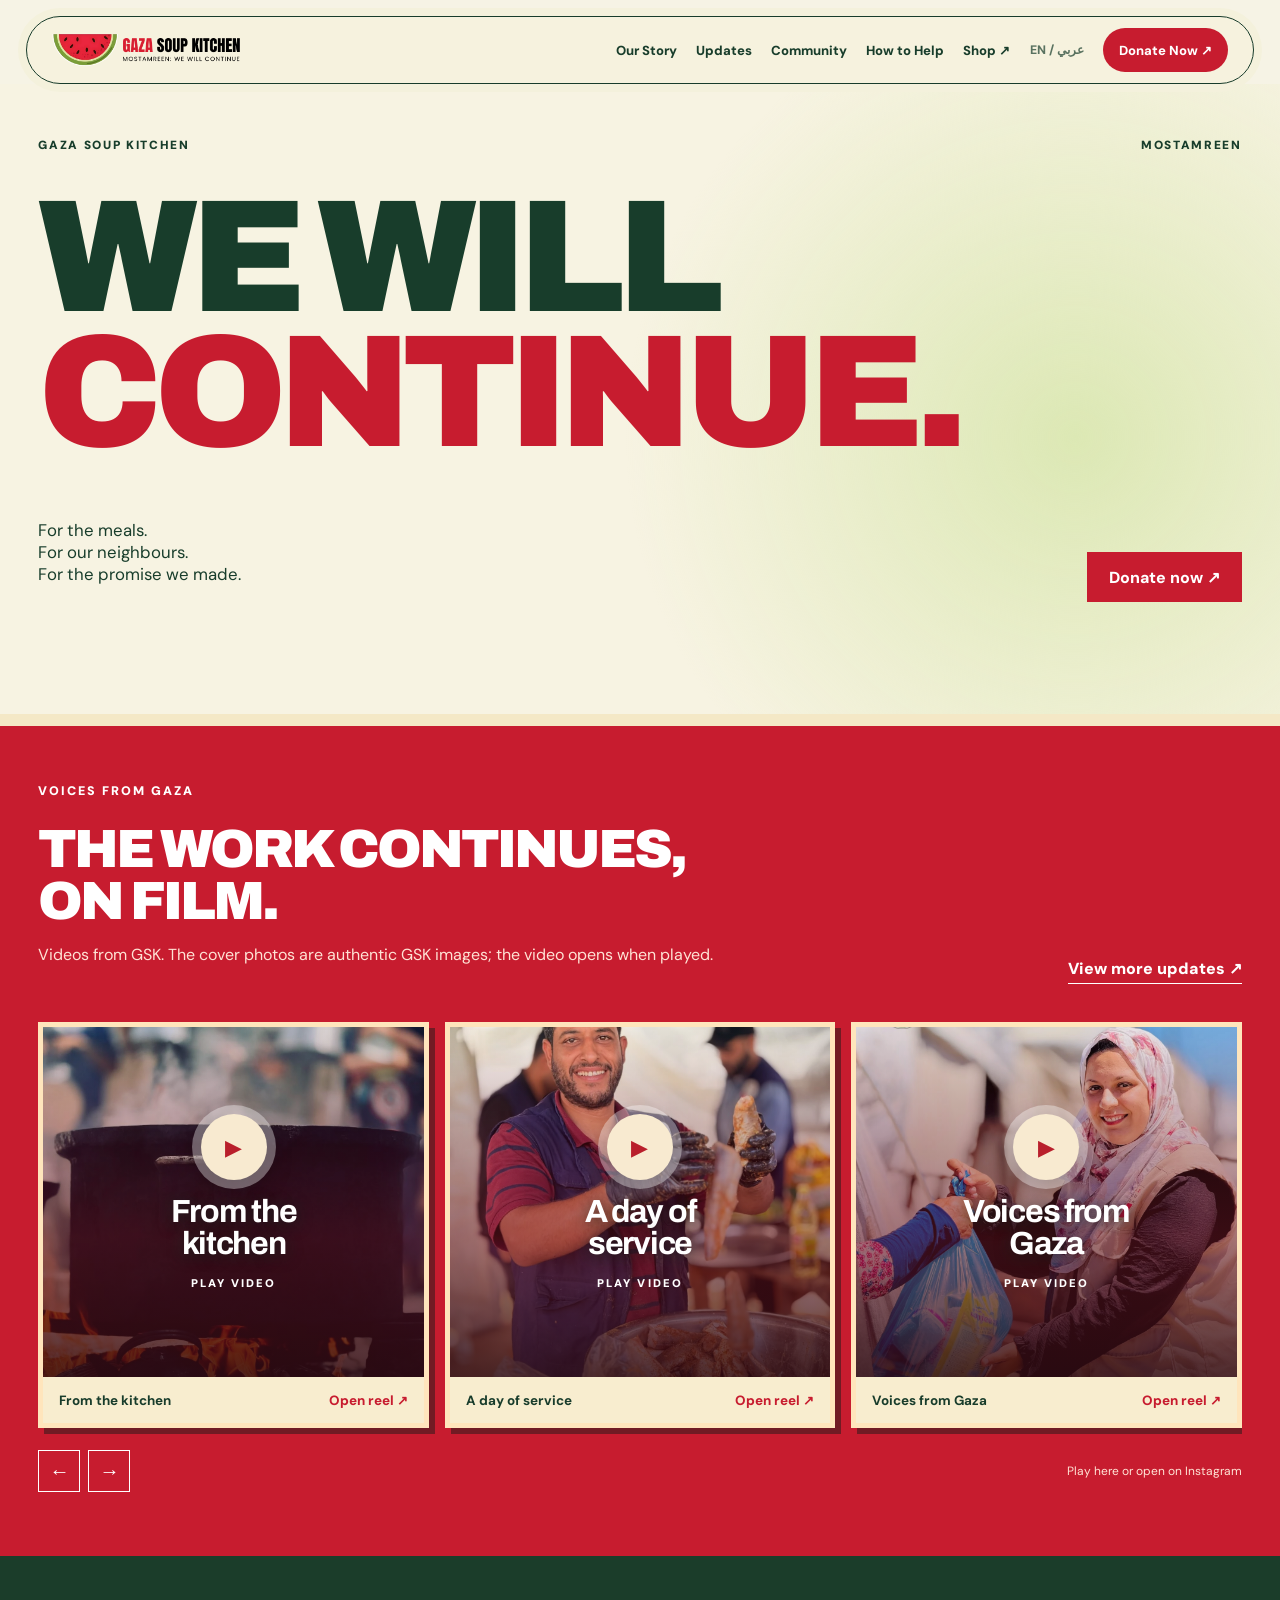
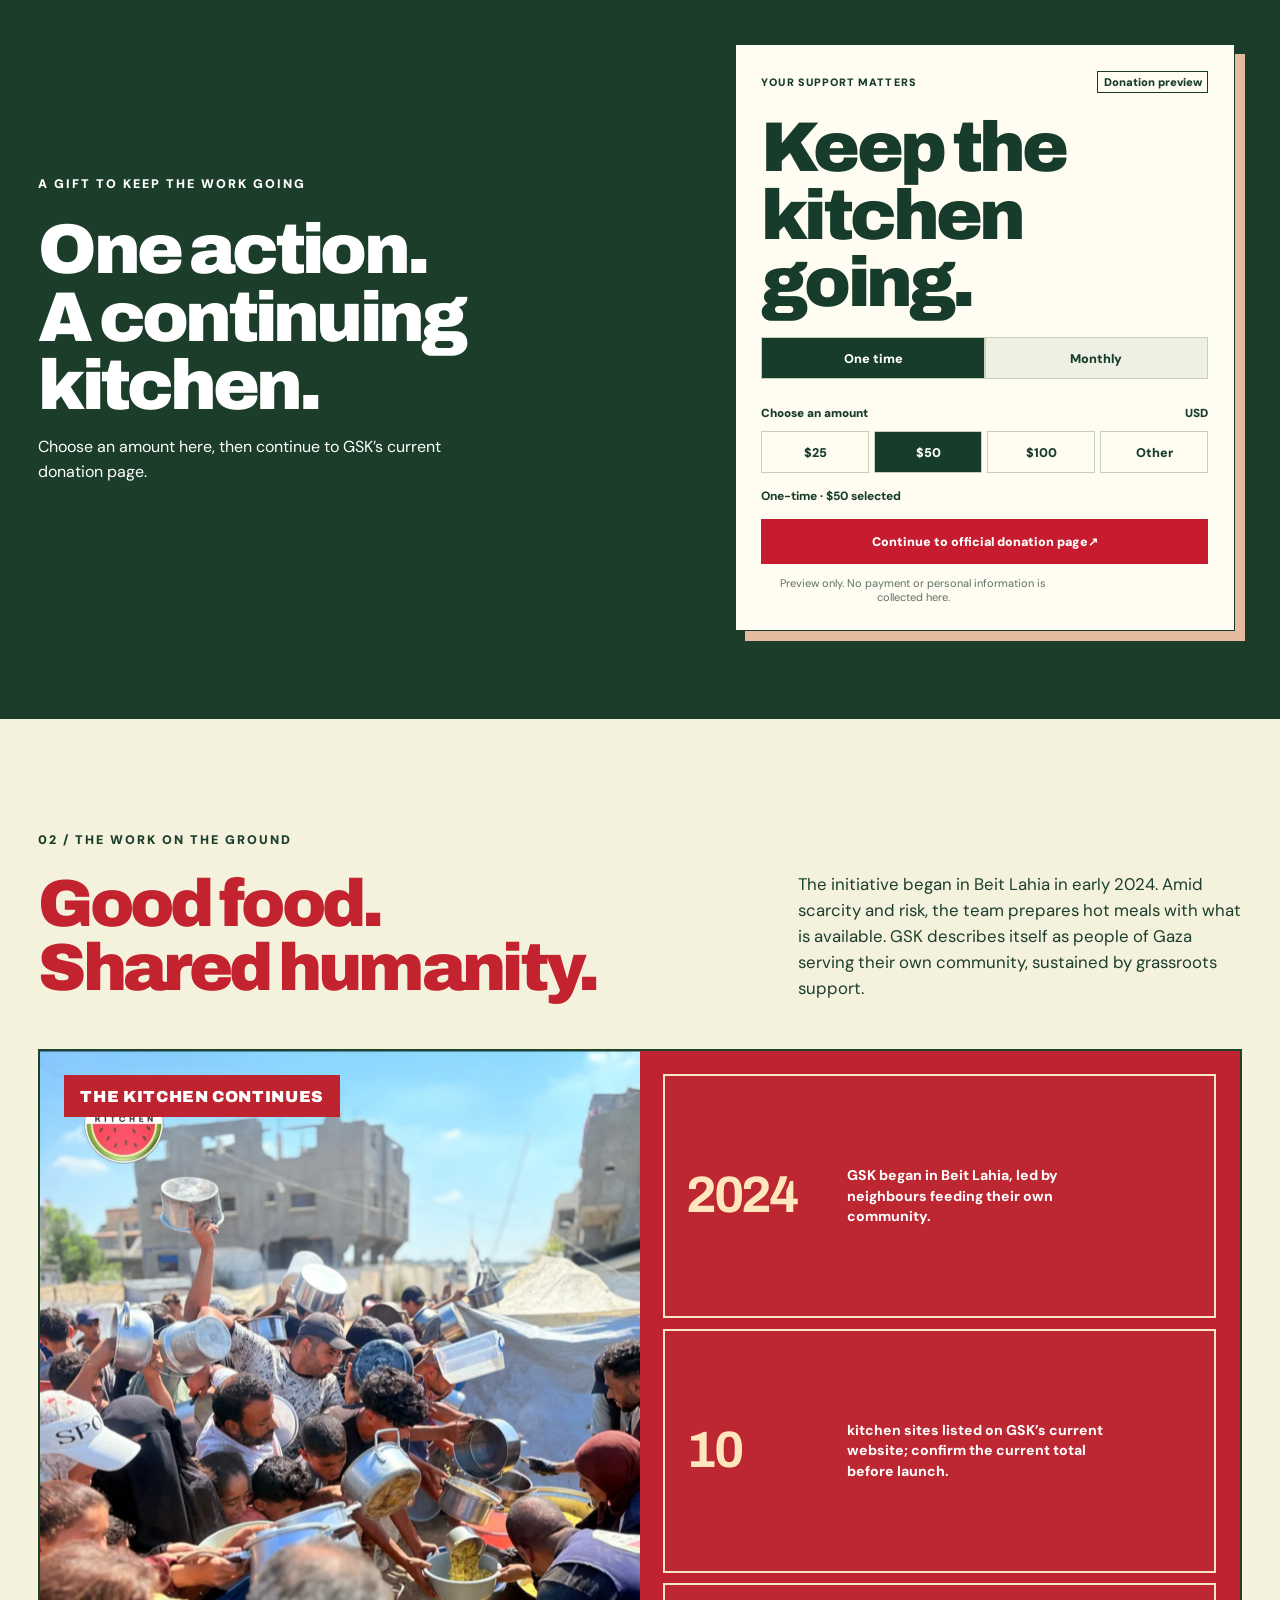
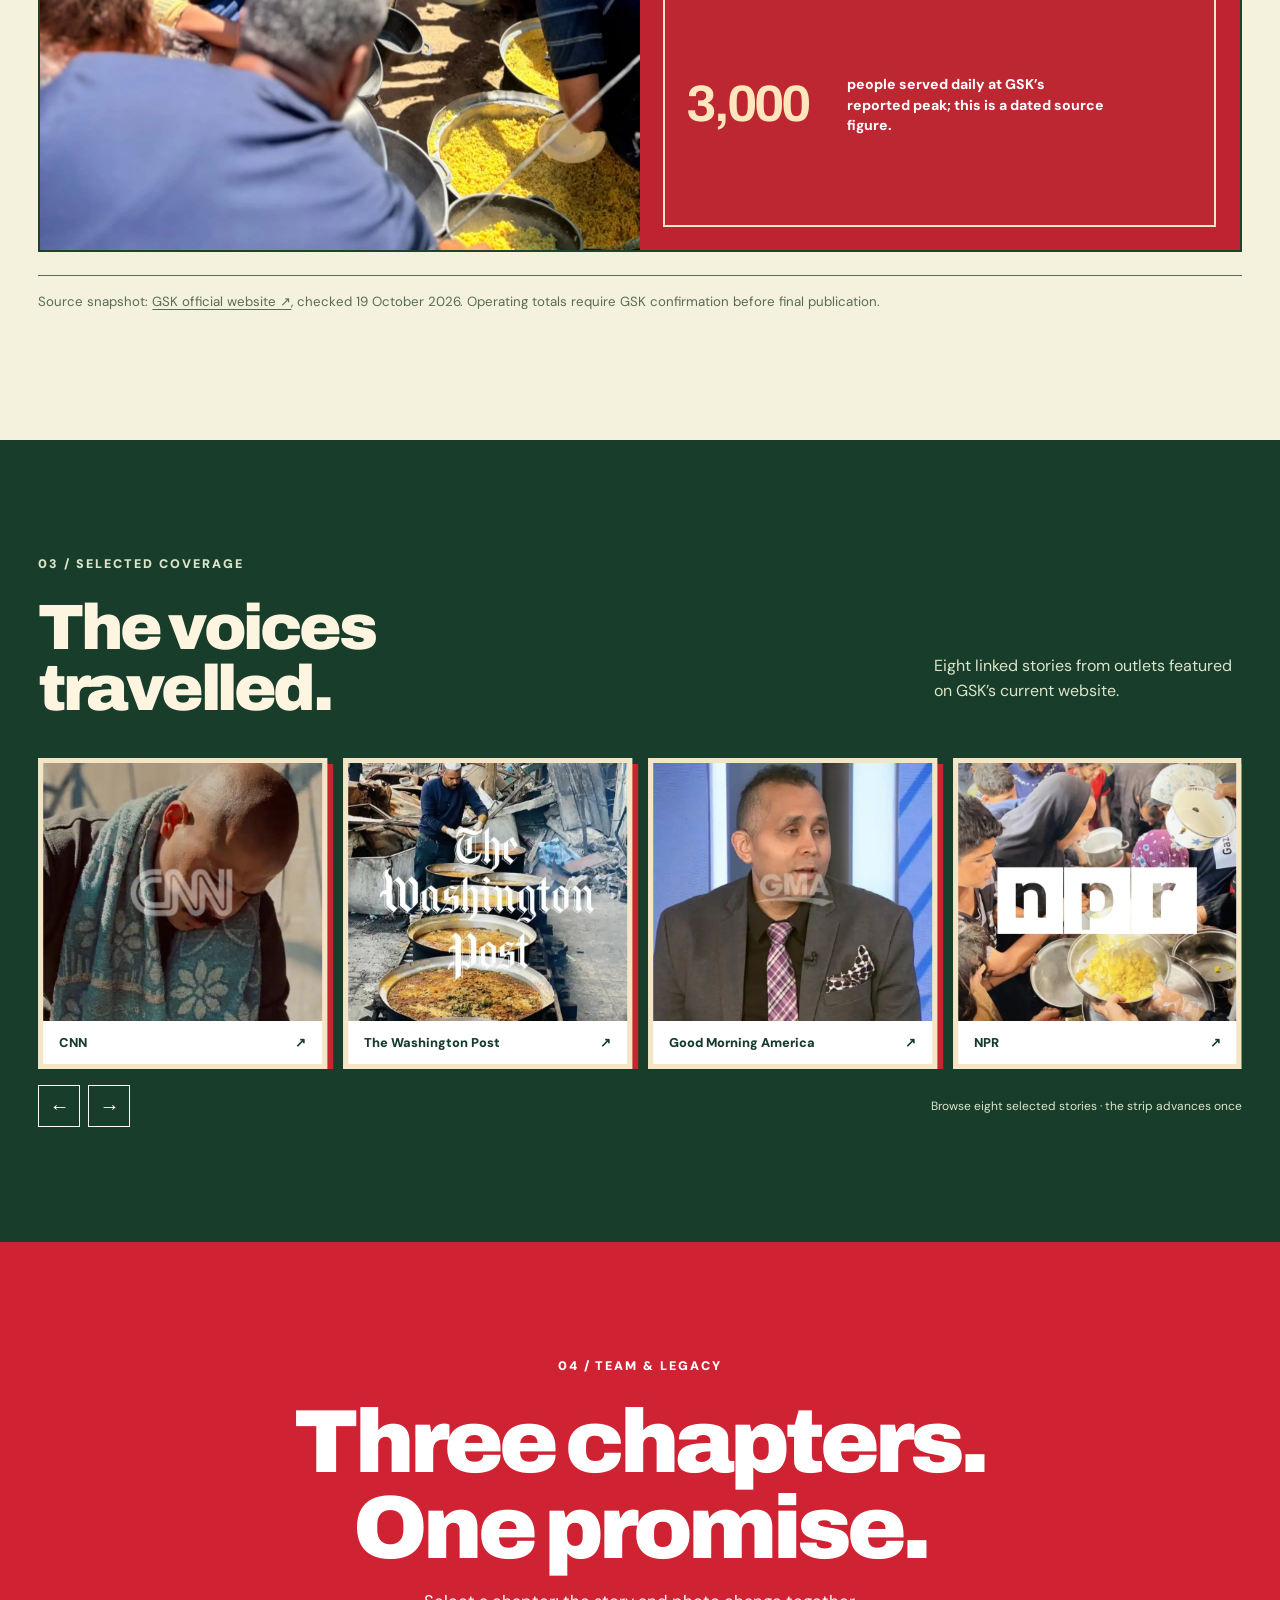
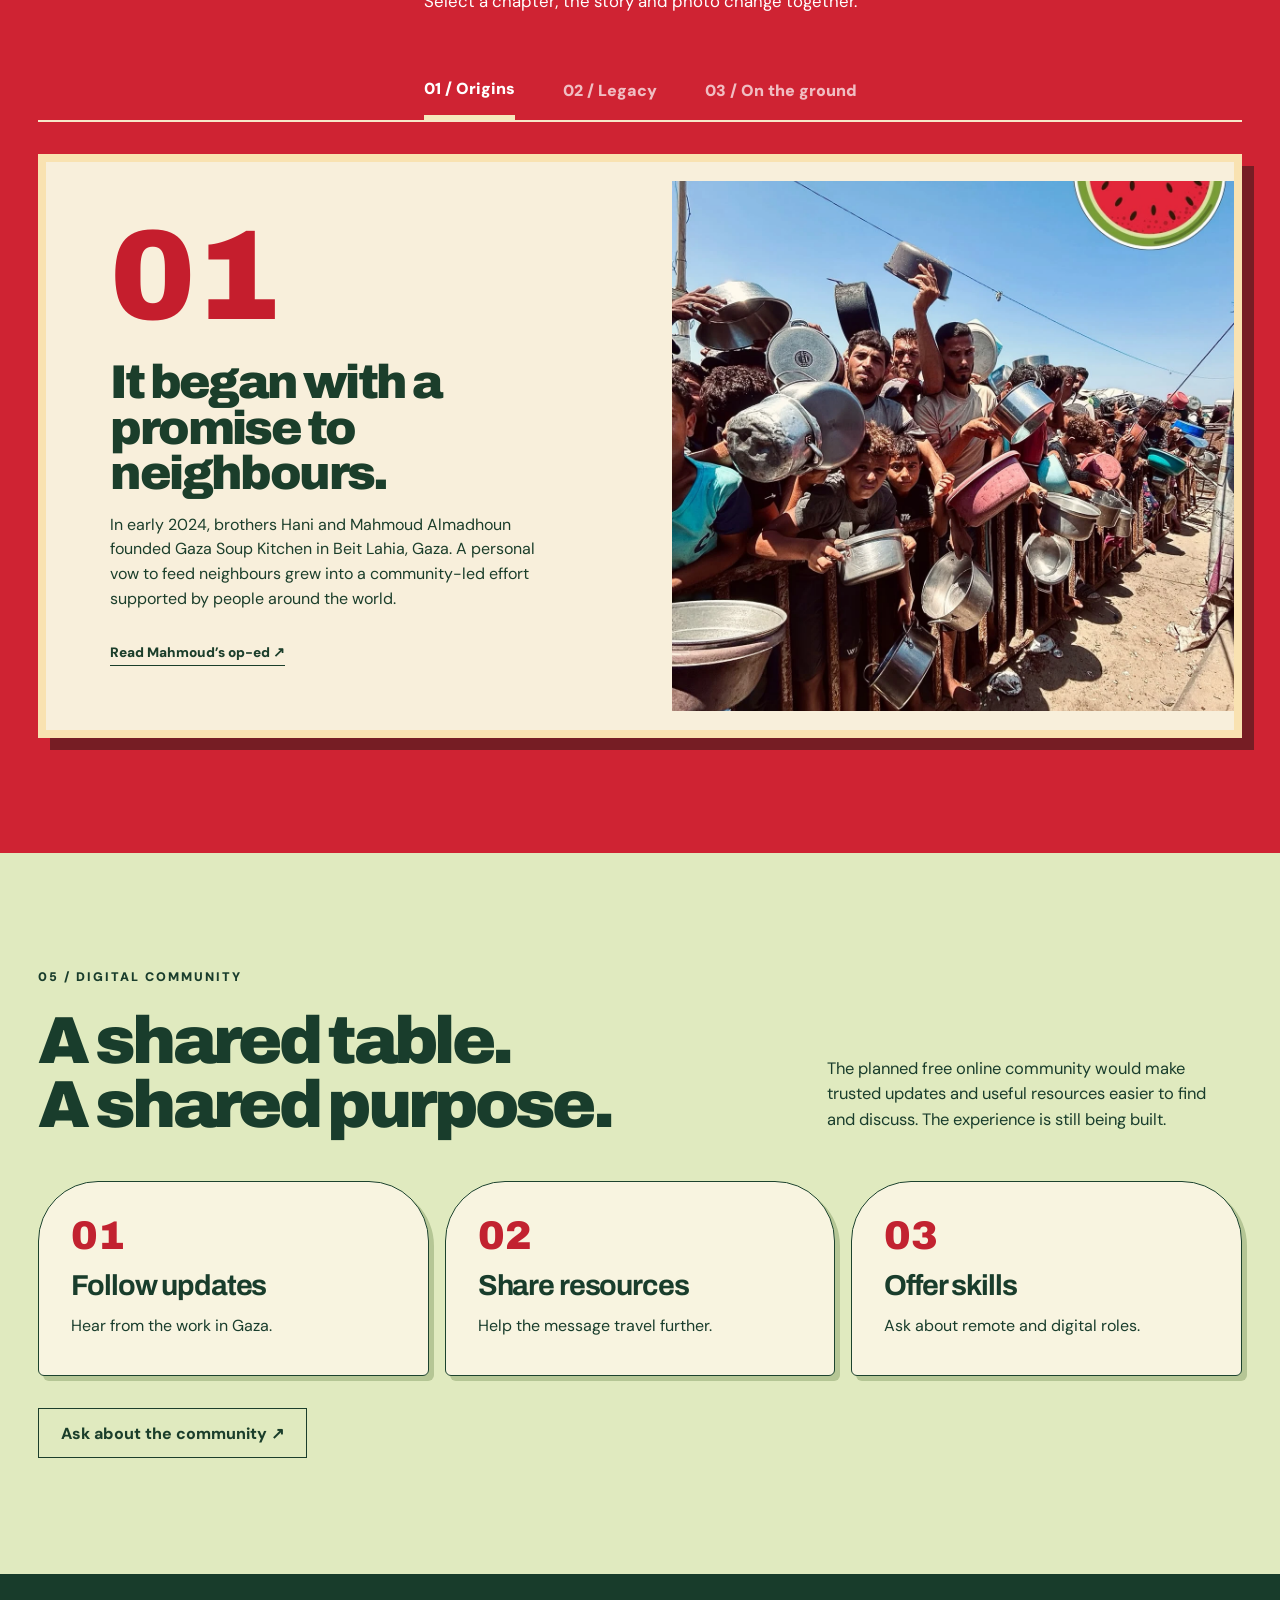
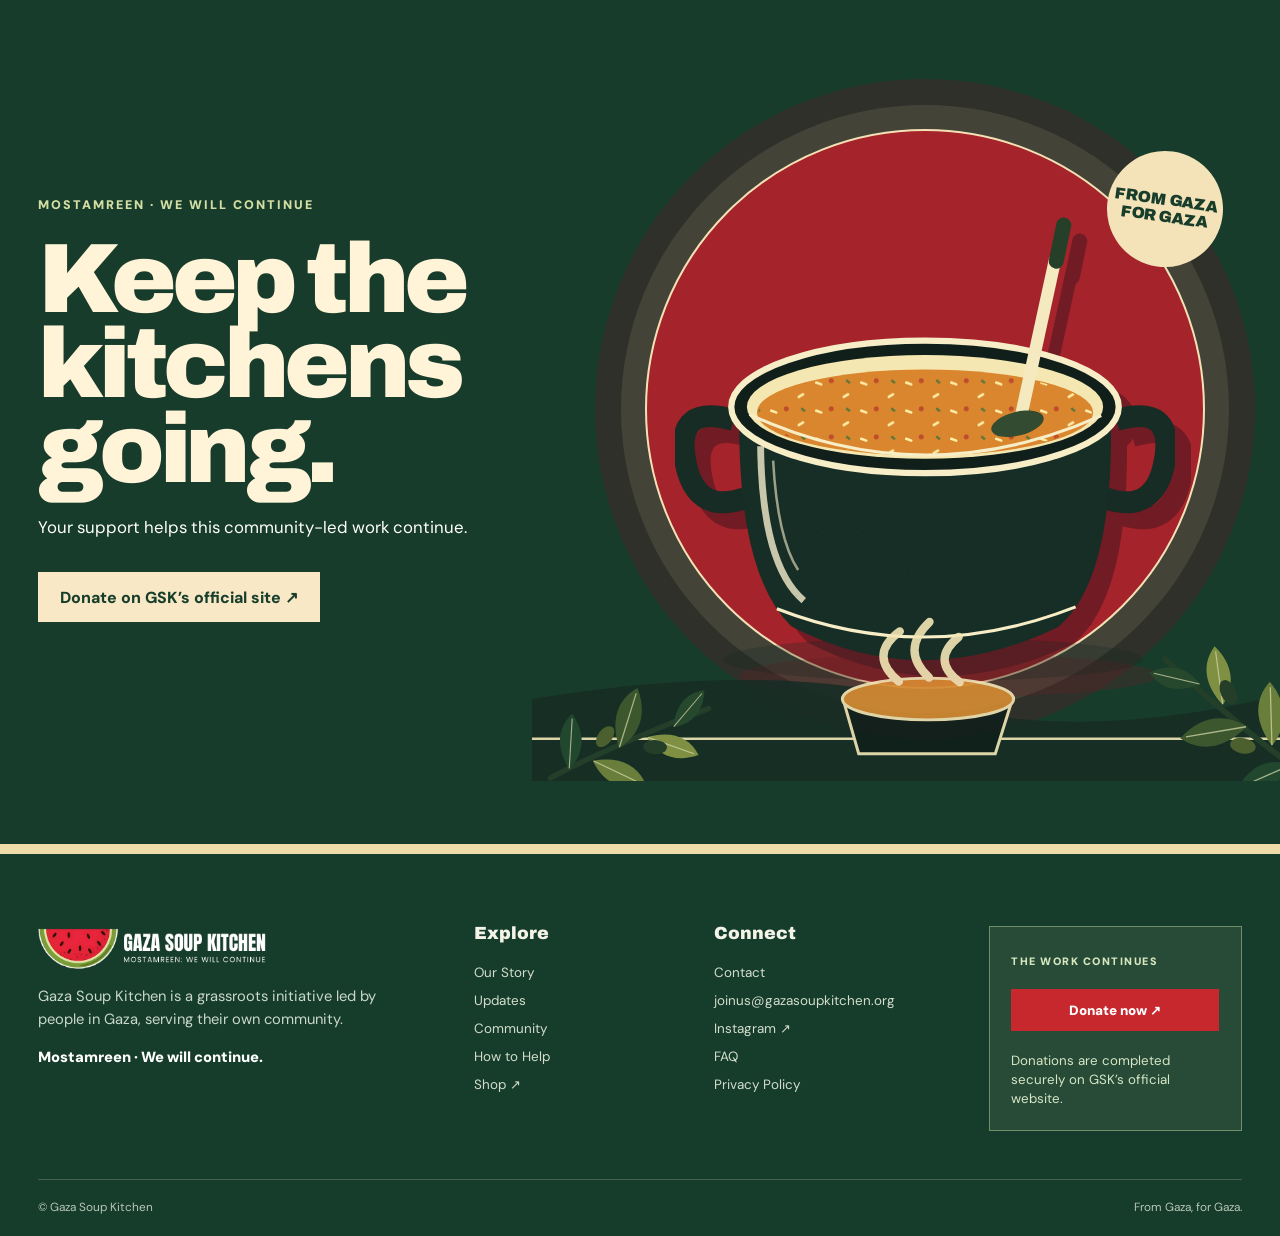
==== continue.html @ 77dda79a "Publish three standalone GSK homepage directions" ====
<!doctype html><html lang="en"><head><meta charset="utf-8"><meta name="viewport" content="width=device-width,initial-scale=1"><meta name="color-scheme" content="light"><meta name="description" content="Gaza Soup Kitchen. From Gaza, for Gaza. Mostamreen: we will continue."><title>Gaza Soup Kitchen | We Will Continue</title><link rel="icon" href="assets/logo.png"><link rel="stylesheet" href="styles.css"><link rel="stylesheet" href="v2.css"><link rel="stylesheet" href="final.css"></head><body class="theme-b"><header class="site-header"><div class="header-inner"><a class="brand" href="#top" aria-label="Gaza Soup Kitchen home"><img src="assets/logo.png" width="190" height="37" alt="Gaza Soup Kitchen"></a><button class="menu-toggle" type="button" aria-expanded="false" aria-controls="main-nav" aria-label="Open menu">Menu <span aria-hidden="true">☰</span></button><nav id="main-nav" aria-label="Main menu"><a href="#story">Our Story</a><a href="#updates">Updates</a><a href="#community">Community</a><a href="https://gazasoupkitchen.org/donate-now/" target="_blank" rel="noopener">How to Help</a><a href="https://safrapparel.com/collections/gaza-soup-kitchen-merch/Gaza" target="_blank" rel="noopener">Shop <span aria-hidden="true">↗</span></a><span class="language" title="Arabic translation is pending review">EN / عربي</span><a class="nav-donate" href="https://gazasoupkitchen.org/donate-now/" target="_blank" rel="noopener">Donate Now <span aria-hidden="true">↗</span></a></nav></div></header><section class="hero hero-b" id="top"><div class="wrap"><div class="hero-topline"><span>GAZA SOUP KITCHEN</span><span>MOSTAMREEN</span></div><h1>WE WILL<br><em>CONTINUE.</em></h1><div class="hero-bottom"><p>For the meals.<br>For our neighbours.<br>For the promise we made.</p><a class="btn red" href="https://gazasoupkitchen.org/donate-now/" target="_blank" rel="noopener">Donate now ↗</a></div></div><section class="reels-section" id="updates"><div class="wrap"><div class="section-head"><div><p class="eyebrow">VOICES FROM GAZA</p><h2>THE WORK CONTINUES, ON FILM.</h2><p>Videos from GSK. The cover photos are authentic GSK images; the video opens when played.</p></div><a class="text-link" href="https://www.instagram.com/gazasoupkitchen/" target="_blank" rel="noopener">View more updates ↗</a></div><div class="reel-window" data-carousel><div class="reel-track"><article class="reel-card"><div class="reel-frame"><iframe title="Gaza Soup Kitchen: From the kitchen" loading="lazy" data-src="https://www.instagram.com/reel/DNBiS_XgvPf/embed/" allow="autoplay; encrypted-media; picture-in-picture" referrerpolicy="strict-origin-when-cross-origin"></iframe><img class="reel-cover" src="assets/reel-cover-kitchen.webp" alt="" loading="lazy"><button class="video-trigger" type="button" aria-label="Play From the kitchen video"><span class="play-symbol">▶</span><strong>From the kitchen</strong><small>PLAY VIDEO</small></button></div><div class="reel-caption"><strong>From the kitchen</strong><a href="https://www.instagram.com/reel/DNBiS_XgvPf/" target="_blank" rel="noopener">Open reel ↗</a></div></article><article class="reel-card"><div class="reel-frame"><iframe title="Gaza Soup Kitchen: A day of service" loading="lazy" data-src="https://www.instagram.com/reel/DNBpszdyCvw/embed/" allow="autoplay; encrypted-media; picture-in-picture" referrerpolicy="strict-origin-when-cross-origin"></iframe><img class="reel-cover" src="assets/reel-cover-service.webp" alt="" loading="lazy"><button class="video-trigger" type="button" aria-label="Play A day of service video"><span class="play-symbol">▶</span><strong>A day of service</strong><small>PLAY VIDEO</small></button></div><div class="reel-caption"><strong>A day of service</strong><a href="https://www.instagram.com/reel/DNBpszdyCvw/" target="_blank" rel="noopener">Open reel ↗</a></div></article><article class="reel-card"><div class="reel-frame"><iframe title="Gaza Soup Kitchen: Voices from Gaza" loading="lazy" data-src="https://www.instagram.com/reel/DNCC_vNOEj0/embed/" allow="autoplay; encrypted-media; picture-in-picture" referrerpolicy="strict-origin-when-cross-origin"></iframe><img class="reel-cover" src="assets/reel-cover-voices.webp" alt="" loading="lazy"><button class="video-trigger" type="button" aria-label="Play Voices from Gaza video"><span class="play-symbol">▶</span><strong>Voices from Gaza</strong><small>PLAY VIDEO</small></button></div><div class="reel-caption"><strong>Voices from Gaza</strong><a href="https://www.instagram.com/reel/DNCC_vNOEj0/" target="_blank" rel="noopener">Open reel ↗</a></div></article></div></div><div class="carousel-actions"><button type="button" data-prev aria-label="Previous videos">←</button><button type="button" data-next aria-label="Next videos">→</button><span>Play here or open on Instagram</span></div></div></section></section><section class="giving-b"><div class="wrap"><div><p class="eyebrow">A GIFT TO KEEP THE WORK GOING</p><h2>One action.<br>A continuing kitchen.</h2><p>Choose an amount here, then continue to GSK’s current donation page.</p></div><div class="gift-card" aria-label="Donation design preview"><div class="gift-eyebrow"><span>YOUR SUPPORT MATTERS</span><span class="demo-chip">Donation preview</span></div><h2>Keep the<br>kitchen going.</h2><div class="frequency" role="group" aria-label="Donation frequency"><button class="selected" data-freq="One-time" type="button">One time</button><button data-freq="Monthly" type="button">Monthly</button></div><span class="amount-label">Choose an amount <small>USD</small></span><div class="amounts" role="group" aria-label="Donation amount"><button type="button" data-amount="25">$25</button><button type="button" class="selected" data-amount="50">$50</button><button type="button" data-amount="100">$100</button><button type="button" data-amount="other">Other</button></div><p class="gift-selection" aria-live="polite">One-time · $50 selected</p><a class="gift-cta" href="https://gazasoupkitchen.org/donate-now/" target="_blank" rel="noopener">Continue to official donation page <span aria-hidden="true">↗</span></a><p class="gift-note">Preview only. No payment or personal information is collected here.</p></div></div></section><section class="impact-section impact-b" id="impact"><div class="wrap"><div class="impact-b-intro"><div><p class="eyebrow">02 / THE WORK ON THE GROUND</p><h2>Good food.<br>Shared humanity.</h2></div><p>The initiative began in Beit Lahia in early 2024. Amid scarcity and risk, the team prepares hot meals with what is available. GSK describes itself as people of Gaza serving their own community, sustained by grassroots support.</p></div><div class="impact-b-stage"><div class="impact-b-photo"><img src="assets/impact-b-service.webp" alt="People gathered around a GSK meal service" loading="lazy"><span>THE KITCHEN CONTINUES</span></div><div class="impact-b-facts"><div class="fact-grid"><div><strong>2024</strong><span>GSK began in Beit Lahia, led by neighbours feeding their own community.</span></div><div><strong>10</strong><span>kitchen sites listed on GSK’s current website; confirm the current total before launch.</span></div><div><strong>3,000</strong><span>people served daily at GSK’s reported peak; this is a dated source figure.</span></div></div></div></div><p class="source-line">Source snapshot: <a href="https://gazasoupkitchen.org/" target="_blank" rel="noopener">GSK official website ↗</a>, checked 19 October 2026. Operating totals require GSK confirmation before final publication.</p></div></section><section class="media-section media-b" id="media"><div class="wrap"><div class="section-head"><div><p class="eyebrow">03 / SELECTED COVERAGE</p><h2>The voices travelled.</h2></div><p>Eight linked stories from outlets featured on GSK’s current website.</p></div><div class="media-window" data-carousel><div class="media-track"><a class="media-card" href="https://abcnews.go.com/International/video/gaza-soup-kitchens-hani-almadhoun-reflects-aid-efforts-126312441" target="_blank" rel="noopener" aria-label="Open ABC News coverage"><img src="assets/abc.webp" alt="ABC News coverage graphic" loading="lazy"><span>ABC News <b>↗</b></span></a><a class="media-card" href="https://edition.cnn.com/2024/12/04/middleeast/gaza-soup-chef-killed-israel-intl" target="_blank" rel="noopener" aria-label="Open CNN coverage"><img src="assets/cnn.webp" alt="CNN coverage graphic" loading="lazy"><span>CNN <b>↗</b></span></a><a class="media-card" href="https://www.washingtonpost.com/opinions/2024/04/03/gaza-famine-family-soupkitchen/" target="_blank" rel="noopener" aria-label="Open The Washington Post coverage"><img src="assets/wapo.webp" alt="The Washington Post coverage graphic" loading="lazy"><span>The Washington Post <b>↗</b></span></a><a class="media-card" href="https://www.goodmorningamerica.com/video/125943066" target="_blank" rel="noopener" aria-label="Open Good Morning America coverage"><img src="assets/gma.webp" alt="Good Morning America coverage graphic" loading="lazy"><span>Good Morning America <b>↗</b></span></a><a class="media-card" href="https://www.npr.org/2024/03/03/1235606468/in-north-gaza-a-local-soup-kitchen-tries-to-compensate-for-hunger-amid-dwindling" target="_blank" rel="noopener" aria-label="Open NPR coverage"><img src="assets/npr.webp" alt="NPR coverage graphic" loading="lazy"><span>NPR <b>↗</b></span></a><a class="media-card" href="https://www.pbs.org/newshour/show/gazans-struggle-with-starvation-and-displacement-this-ramadan" target="_blank" rel="noopener" aria-label="Open PBS NewsHour coverage"><img src="assets/pbs.webp" alt="PBS NewsHour coverage graphic" loading="lazy"><span>PBS NewsHour <b>↗</b></span></a><a class="media-card" href="https://www.ft.com/content/07081b5e-edbc-4e61-93f1-390e14cf6f09" target="_blank" rel="noopener" aria-label="Open Financial Times coverage"><img src="assets/ft.webp" alt="Financial Times coverage graphic" loading="lazy"><span>Financial Times <b>↗</b></span></a><a class="media-card" href="https://www.cbc.ca/listen/live-radio/1-14-day-6/clip/16051274-a-local-soup-kitchen-gaza-helps-people-facing" target="_blank" rel="noopener" aria-label="Open CBC coverage"><img src="assets/cbc.webp" alt="CBC coverage graphic" loading="lazy"><span>CBC <b>↗</b></span></a></div></div><div class="carousel-actions"><button type="button" data-prev aria-label="Previous media stories">←</button><button type="button" data-next aria-label="Next media stories">→</button><span>Browse eight selected stories · the strip advances once</span></div></div></section><section class="team-section team-b" id="story"><div class="wrap"><div class="team-b-header"><p class="eyebrow">04 / TEAM & LEGACY</p><h2>Three chapters.<br>One promise.</h2><p>Select a chapter; the story and photo change together.</p></div><div class="team-tabs" role="tablist" aria-label="Team and legacy"><button type="button" role="tab" aria-selected="true" data-tab="origins">01 / Origins</button><button type="button" role="tab" aria-selected="false" data-tab="legacy">02 / Legacy</button><button type="button" role="tab" aria-selected="false" data-tab="team">03 / On the ground</button></div><div class="team-tab-panel" id="team-panel" role="tabpanel"><div><span class="panel-numeral">01</span><h3>It began with a promise to neighbours.</h3><p>In early 2024, brothers Hani and Mahmoud Almadhoun founded Gaza Soup Kitchen in Beit Lahia, Gaza. A personal vow to feed neighbours grew into a community-led effort supported by people around the world.</p><a class="text-link" href="https://www.washingtonpost.com/opinions/2024/04/03/gaza-famine-family-soupkitchen/" target="_blank" rel="noopener">Read Mahmoud’s op-ed ↗</a></div><img src="assets/kitchen-team.webp" alt="Gaza Soup Kitchen volunteers together at a meal service site" loading="lazy"></div></div></section><section class="community-section community-b" id="community"><div class="wrap"><p class="eyebrow">05 / DIGITAL COMMUNITY</p><div class="community-b-top"><h2>A shared table.<br>A shared purpose.</h2><p>The planned free online community would make trusted updates and useful resources easier to find and discuss. The experience is still being built.</p></div><div class="community-b-grid"><div><span>01</span><strong>Follow updates</strong><p>Hear from the work in Gaza.</p></div><div><span>02</span><strong>Share resources</strong><p>Help the message travel further.</p></div><div><span>03</span><strong>Offer skills</strong><p>Ask about remote and digital roles.</p></div></div><a class="btn outline" href="mailto:joinus@gazasoupkitchen.org?subject=GSK%20digital%20community">Ask about the community ↗</a></div></section><section class="closing closing-b" id="donate"><div class="wrap"><div class="closing-b-copy"><p class="eyebrow">MOSTAMREEN · WE WILL CONTINUE</p><h2>Keep the<br>kitchens<br>going.</h2><p>Your support helps this community-led work continue.</p><a class="btn" href="https://gazasoupkitchen.org/donate-now/" target="_blank" rel="noopener">Donate on GSK’s official site ↗</a></div><div class="closing-b-art" aria-hidden="true"><span class="closing-b-halo"></span><img class="closing-b-pot" src="assets/pot.svg" alt=""><img class="closing-b-leaves" src="assets/red-footer.svg" alt=""><span class="closing-b-caption">FROM GAZA<br>FOR GAZA</span></div></div></section><footer class="site-footer"><div class="wrap footer-grid"><div><a class="brand" href="#top" aria-label="Gaza Soup Kitchen home"><img src="assets/logo-white.png" width="190" height="37" alt="Gaza Soup Kitchen"></a><p>Gaza Soup Kitchen is a grassroots initiative led by people in Gaza, serving their own community.</p><p class="motto">Mostamreen · We will continue.</p></div><div><h3>Explore</h3><a href="#story">Our Story</a><a href="#updates">Updates</a><a href="#community">Community</a><a href="https://gazasoupkitchen.org/donate-now/" target="_blank" rel="noopener">How to Help</a><a href="https://safrapparel.com/collections/gaza-soup-kitchen-merch/Gaza" target="_blank" rel="noopener">Shop ↗</a></div><div><h3>Connect</h3><a href="https://gazasoupkitchen.org/contact-us/" target="_blank" rel="noopener">Contact</a><a href="mailto:joinus@gazasoupkitchen.org">joinus@gazasoupkitchen.org</a><a href="https://www.instagram.com/gazasoupkitchen/" target="_blank" rel="noopener">Instagram ↗</a><a href="https://gazasoupkitchen.org/faqs/" target="_blank" rel="noopener">FAQ</a><a href="https://gazasoupkitchen.org/privacypolicy/" target="_blank" rel="noopener">Privacy Policy</a></div><div class="footer-donate"><span>THE WORK CONTINUES</span><a href="https://gazasoupkitchen.org/donate-now/" target="_blank" rel="noopener">Donate now ↗</a><small>Donations are completed securely on GSK’s official website.</small></div></div><div class="wrap footer-bottom"><span>© Gaza Soup Kitchen</span><span>From Gaza, for Gaza.</span></div></footer><script src="app.js" defer></script></body></html>
---- styles.css ----
@font-face{font-family:Archivo;src:url('assets/archivo.woff2') format('woff2');font-display:swap}@font-face{font-family:DM;src:url('assets/dm-sans.woff2') format('woff2');font-display:swap}
:root{--green:#183d2b;--deep:#18241b;--cream:#f6f3e5;--paper:#fcfaf1;--red:#bd2728;--olive:#cdd99b;--ink:#183d2b;--muted:#617068;--line:#d4d9c7;font-family:DM,Arial,sans-serif;color:var(--ink);background:var(--cream)}*{box-sizing:border-box}html{scroll-behavior:smooth}body{margin:0;min-width:320px}button,a{font:inherit}button{cursor:pointer}a{color:inherit;text-decoration:none}img{display:block;max-width:100%}p{line-height:1.55}h1,h2,h3{font-family:Archivo,Arial,sans-serif;letter-spacing:-.055em;line-height:.96;margin:0;font-weight:900}h1{font-size:clamp(3.4rem,6.9vw,7.8rem)}h2{font-size:clamp(2.6rem,5vw,5.6rem)}h3{font-size:clamp(1.55rem,2.6vw,2.8rem)}.wrap{width:min(1320px,calc(100% - 6vw));margin-inline:auto}.eyebrow{font-size:.78rem;font-weight:900;letter-spacing:.16em;text-transform:uppercase;margin:0 0 1.4rem}.eyebrow.light{color:#d2dcbc}.btn{display:inline-flex;justify-content:center;align-items:center;gap:1rem;min-height:50px;padding:.86rem 1.35rem;background:var(--green);color:#fff;font-weight:800;transition:transform .2s,background .2s}.btn:hover,.gift-cta:hover{transform:translateY(-2px)}.btn.red{background:var(--red);color:#fff}.btn.outline{background:transparent;color:inherit;border:1px solid currentColor}.text-link{display:inline-block;font-weight:850;border-bottom:1px solid currentColor;padding-bottom:.25rem}.text-link:hover{color:var(--red)}.review-ribbon{min-height:32px;padding:6px 3vw;display:flex;justify-content:space-between;align-items:center;gap:1rem;background:var(--red);color:#fff;font-size:.73rem;font-weight:800;letter-spacing:.06em;text-transform:uppercase}.review-ribbon a{text-decoration:underline;text-underline-offset:3px}.site-header{position:sticky;top:0;z-index:20;background:var(--paper);border-bottom:1px solid var(--line)}.header-inner{width:min(1450px,calc(100% - 4vw));margin:auto;min-height:74px;display:flex;align-items:center;justify-content:space-between;gap:2rem}.brand img{width:190px;height:auto;max-height:50px;object-fit:contain}.site-header nav{display:flex;align-items:center;gap:clamp(.8rem,1.5vw,1.8rem);font-size:.82rem;font-weight:800}.site-header nav>a:not(.nav-donate):hover{color:var(--red)}.language{white-space:nowrap;font-size:.77rem;opacity:.7}.nav-donate{background:var(--red);color:#fff;padding:.85rem 1rem;white-space:nowrap}.menu-toggle{display:none;background:none;border:1px solid var(--line);padding:.65rem 1rem;color:var(--green);font-weight:900}.version-switch{display:flex;align-items:center;justify-content:center;gap:.7rem;padding:.55rem 3vw;background:#e7ebd7;border-bottom:1px solid var(--line);font-size:.78rem;font-weight:800}.version-switch>a{padding:.4rem .65rem;border:1px solid transparent}.version-switch>a.active{background:var(--green);color:#fff;border-color:var(--green)}.version-switch span:first-child{margin-right:.4rem}.hero{overflow:hidden}.hero-a{background:#1b261e;color:var(--paper);padding:5.5rem 0 6rem}.hero-grid{display:grid;grid-template-columns:minmax(0,1.55fr) minmax(320px,.85fr);gap:4vw}.hero-a h1{font-size:clamp(3.2rem,5.4vw,6.9rem);line-height:.98}.hero-a h1 em{font-style:normal;color:#e8b7aa}.hero-photo{margin:3.2rem 0 0;position:relative}.hero-photo img{width:100%;height:clamp(330px,41vw,570px);object-fit:cover;object-position:center}.hero-photo figcaption{position:absolute;bottom:0;left:0;background:var(--red);font-size:.78rem;font-weight:900;letter-spacing:.13em;text-transform:uppercase;padding:.8rem 1.2rem}.hero-aside{padding-top:clamp(3rem,6vw,7rem)}.hero-aside>p{font-size:clamp(1rem,1.3vw,1.35rem);max-width:33ch;margin:0 0 2rem}.gift-card{background:var(--paper);color:var(--green);padding:clamp(1.35rem,2vw,2.4rem);border:1px solid var(--green);box-shadow:8px 8px 0 #e7b4a8}.gift-eyebrow{display:flex;justify-content:space-between;align-items:center;gap:.7rem;font-size:.67rem;letter-spacing:.1em;font-weight:900}.demo-chip{font-size:.7rem;letter-spacing:0;border:1px solid var(--green);padding:.2rem .35rem}.gift-card h2{font-size:clamp(2rem,3vw,3.3rem);margin:1.3rem 0}.frequency,.amounts{display:grid;grid-template-columns:repeat(2,1fr);gap:0}.frequency button,.amounts button{min-height:42px;border:1px solid #c8d0ba;background:#eef0e3;color:var(--green);font-size:.79rem;font-weight:850}.frequency button.selected,.amounts button.selected{background:var(--green);color:white}.amount-label{display:block;font-size:.73rem;font-weight:900;margin:1.6rem 0 .65rem}.amount-label small{float:right;font-size:inherit}.amounts{grid-template-columns:repeat(4,1fr);gap:.3rem}.amounts button{background:transparent}.gift-selection{font-size:.75rem;font-weight:800;margin:.85rem 0}.gift-cta{display:flex;justify-content:center;align-items:center;background:var(--red);color:#fff;padding:.9rem;font-size:.78rem;font-weight:900;transition:transform .2s}.gift-note{text-align:center;font-size:.69rem;color:var(--muted);line-height:1.3;margin:.75rem 0 0}.ticker{background:var(--red);color:var(--paper);overflow:hidden;white-space:nowrap;padding:1rem 0;font-family:Archivo,sans-serif;font-size:clamp(1.1rem,2.7vw,2.7rem);font-weight:900}.ticker div{width:max-content;animation:ticker 18s linear infinite}@keyframes ticker{to{transform:translateX(-45%)}}.section-head{display:flex;justify-content:space-between;align-items:end;gap:2rem;margin-bottom:2.4rem}.section-head h2{max-width:14ch}.section-head>p{max-width:28ch}.section-head p:not(.eyebrow){color:var(--muted)}.reels-section,.media-section,.impact-section,.team-section,.community-section,.closing{padding:clamp(5rem,9vw,9rem) 0}.reels-section{background:var(--cream)}.reel-window,.media-window{overflow:hidden}.reel-track,.media-track{display:flex;gap:1rem;transition:transform .5s ease}.reel-card{flex:0 0 calc((100% - 2rem)/3);min-width:0;background:var(--paper);border:1px solid var(--line)}.reel-frame{height:clamp(320px,32vw,460px);background:#dfe8db}.reel-frame iframe{width:100%;height:100%;border:0}.reel-caption{display:flex;justify-content:space-between;gap:1rem;align-items:center;padding:.9rem 1rem;font-size:.84rem}.reel-caption a{color:var(--red);font-weight:800}.carousel-actions{display:flex;align-items:center;gap:.5rem;margin-top:1rem}.carousel-actions button{width:42px;height:42px;background:transparent;border:1px solid var(--green);color:var(--green);font-size:1.25rem}.carousel-actions button:hover{background:var(--green);color:white}.carousel-actions span{margin-left:auto;font-size:.75rem;color:var(--muted)}.impact-section{background:#e6ebda}.impact-grid{display:grid;grid-template-columns:1fr 1fr;gap:clamp(2rem,6vw,7rem);align-items:center}.impact-photo{position:relative}.impact-photo img{height:clamp(440px,55vw,690px);width:100%;object-fit:cover}.impact-photo span{position:absolute;bottom:1rem;left:1rem;right:1rem;background:var(--paper);padding:1rem;font-size:.68rem;letter-spacing:.08em;font-weight:900}.impact-copy h2{margin:0 0 2rem}.impact-copy h2 em{font-style:normal;color:var(--red)}.impact-copy>p:not(.eyebrow){max-width:56ch;font-size:1.07rem}.impact-note{display:grid;grid-template-columns:1fr 2fr;gap:1.2rem;border-top:1px solid var(--green);border-bottom:1px solid var(--green);padding:1.25rem 0;margin:2rem 0;font-size:.9rem;line-height:1.45}.impact-note strong{font-family:Archivo;font-size:1.1rem}.media-section{background:var(--paper)}.media-card{flex:0 0 calc((100% - 3rem)/4);min-width:0;display:block;border:1px solid var(--line);background:#fff}.media-card img{width:100%;aspect-ratio:1.08;object-fit:cover}.media-card span{padding:.8rem 1rem;display:flex;justify-content:space-between;font-weight:850;font-size:.8rem}.media-card:hover b{color:var(--red)}.team-section{background:var(--green);color:var(--paper)}.team-editorial{display:grid;grid-template-columns:1.2fr 1fr .75fr;gap:2rem;align-items:start}.team-heading h2{margin:0 0 2rem}.team-heading>p:not(.eyebrow){max-width:33ch;font-size:1.05rem}.team-story-card{background:var(--paper);color:var(--green);border:1px solid var(--paper);box-shadow:8px 8px 0 var(--red)}.team-story-card img{height:300px;width:100%;object-fit:cover}.team-story-card>div{padding:1.4rem}.team-story-card span,.team-legacy-card>span{font-size:.7rem;font-weight:900;letter-spacing:.1em}.team-story-card h3,.team-legacy-card h3{margin:1rem 0;font-size:2rem}.team-story-card p,.team-legacy-card p{font-size:.92rem}.team-legacy-card{padding:1.4rem;border:1px solid #819885;min-height:330px}.team-legacy-card h3{font-size:2.4rem}.team-legacy-card a{font-size:.85rem}.community-section{background:var(--red);color:#fff}.community-grid{display:grid;grid-template-columns:1fr 1fr;gap:5vw;align-items:center}.community-grid h2{margin-bottom:2rem}.community-grid p:not(.eyebrow){font-size:1.08rem;max-width:52ch;margin-bottom:2rem}.community-art{min-height:370px;position:relative;border:1px solid #ffffff5c;border-radius:50%;background:radial-gradient(circle at center,#d65e55 0,#a91b24 70%);display:flex;align-items:center;justify-content:center}.chat-card{position:absolute;display:flex;align-items:center;gap:.6rem;background:var(--paper);color:var(--green);padding:1rem 1.2rem;box-shadow:7px 7px 0 #521b1d55;font-weight:850;white-space:nowrap}.chat-card i{width:18px;height:8px;border-radius:10px;background:var(--olive)}.chat-card i:last-child{width:28px}.chat-dot{width:25px;height:25px;background:var(--red);border-radius:50%}.card-one{top:17%;left:6%;transform:rotate(-4deg)}.card-two{top:46%;right:5%;transform:rotate(4deg)}.card-three{bottom:15%;left:14%;transform:rotate(-2deg)}.closing{text-align:center;background:var(--paper)}.closing h2{font-size:clamp(3.4rem,7vw,8rem)}.closing p:not(.eyebrow){font-size:1.05rem;margin:1.4rem 0 2rem}.site-footer{background:#18291d;color:#f4f3e8;padding:5rem 0 1.3rem}.footer-grid{display:grid;grid-template-columns:2fr repeat(3,1fr);gap:3vw}.site-footer .brand img{background:var(--paper);padding:.35rem;width:200px}.footer-grid p{max-width:32ch;color:#cbd8cc;font-size:.92rem}.motto{font-weight:900;color:#fff!important}.footer-grid h3{font-size:1.1rem;letter-spacing:0;margin-bottom:1.3rem}.footer-grid a:not(.brand){display:block;margin:.7rem 0;color:#d4ddcc;font-size:.84rem}.footer-grid a:hover{color:#fff;text-decoration:underline}.footer-grid small{display:block;margin-top:1rem;color:#9dab9c;line-height:1.4}.footer-bottom{display:flex;justify-content:space-between;border-top:1px solid #476050;padding-top:1.2rem;margin-top:3rem;font-size:.74rem;color:#b7c5b7}
.theme-b{--cream:#f7f5e7;--paper:#fffdf1;--green:#173c2b;--red:#be1e31}.theme-b .site-header{border-radius:60px;margin:1rem auto 0;width:min(1400px,calc(100% - 4vw));border:1px solid var(--green);box-shadow:0 0 0 8px var(--cream)}.theme-b .header-inner{min-height:66px}.theme-b .nav-donate{border-radius:40px}.theme-b .hero-b{background:radial-gradient(circle at 80% 35%,#e3e8bc,transparent 34%),var(--cream);padding:5.4rem 0 0;min-height:630px}.hero-topline{display:flex;justify-content:space-between;font-size:.74rem;letter-spacing:.14em;font-weight:900}.hero-b h1{font-size:clamp(5.3rem,12.5vw,12.8rem);line-height:.84;margin:3rem 0}.hero-b h1 em{font-style:normal;color:var(--red)}.hero-bottom{display:flex;justify-content:space-between;align-items:end;padding:0 0 4rem}.hero-bottom p{font-size:1.05rem;line-height:1.3}.theme-b .reels-section{background:var(--green);color:#fff;padding-top:6rem}.theme-b .reels-section .section-head p:not(.eyebrow),.theme-b .reels-section .carousel-actions span{color:#cbd8cc}.theme-b .reel-caption{color:var(--green)}.theme-b .reels-section .carousel-actions button{border-color:#fff;color:#fff}.theme-b .impact-section{background:var(--cream)}.theme-b .impact-copy h2 em{color:var(--red)}.theme-b .media-section{background:var(--red);color:#fff}.theme-b .media-section .section-head p,.theme-b .media-section .carousel-actions span{color:#ffe1df}.theme-b .media-card{color:var(--green)}.theme-b .media-section .carousel-actions button{border-color:#fff;color:#fff}.theme-b .team-section{background:var(--cream);color:var(--green)}.theme-b .team-tabs{display:flex;border-bottom:2px solid var(--green);gap:2rem;margin-top:3rem}.team-tabs button{border:0;background:none;padding:1rem 0;font-weight:900;color:var(--green);opacity:.55}.team-tabs button[aria-selected=true]{opacity:1;border-bottom:5px solid var(--red)}.team-tab-panel{display:grid;grid-template-columns:1fr 1fr;gap:5vw;align-items:center;margin-top:2rem;background:#e9ebd1}.team-tab-panel>div{padding:clamp(2rem,5vw,5rem)}.panel-numeral{font-family:Archivo;font-size:clamp(4rem,10vw,10rem);font-weight:900;line-height:.8;color:var(--red)}.team-tab-panel h3{margin:2rem 0 1rem;font-size:clamp(2rem,3.7vw,4rem)}.team-tab-panel p{max-width:52ch}.team-tab-panel img{width:100%;height:450px;object-fit:cover}.theme-b .community-section{background:#d9e4bd;color:var(--green)}.theme-b .community-art{background:radial-gradient(circle at center,#aec777,#759c53);border-color:#89a563}.theme-b .closing{background:var(--green);color:#fff}.theme-b .closing .eyebrow{color:#d3dea4}
.theme-c{--cream:#f7f5de;--paper:#fffced;--green:#133d29;--red:#c52632}.theme-c .site-header{background:#fbf9e5}.theme-c .hero-c{position:relative;min-height:640px;background:linear-gradient(#f7f5da 0%,#e9ebbf 65%,#c8d89c 100%);text-align:center}.hero-c-content{position:relative;z-index:3;padding:5rem 0 10rem}.hero-c h1{font-size:clamp(4.2rem,9.5vw,10rem);line-height:.91}.hero-c-content>p:not(.eyebrow){font-size:1.08rem}.hero-actions{display:flex;justify-content:center;align-items:center;gap:1.5rem;margin-top:2rem}.sun{position:absolute;width:150px;height:150px;border-radius:50%;background:#d1df97;top:17%;right:22%}.landscape{position:absolute;width:130%;height:220px;left:-15%;bottom:-95px;border-radius:50% 50% 0 0}.landscape-one{background:#bbd084;bottom:-50px;transform:rotate(-4deg)}.landscape-two{background:#9dbb69;left:-5%;bottom:-95px;transform:rotate(4deg)}.landscape-three{background:#648a4b;left:-28%;bottom:-150px;transform:rotate(-3deg)}.theme-c .reels-section{padding-top:7rem}.theme-c .impact-section{background:var(--paper)}.theme-c .impact-photo img{height:560px;border-radius:46% 46% 2px 2px}.theme-c .impact-photo span{border-radius:0 0 20px 20px}.theme-c .media-section{background:#e6edcf}.theme-c .team-section{background:#e5ebc7;color:var(--green)}.team-simple{display:grid;grid-template-columns:.95fr 1fr;gap:8vw;align-items:center}.team-simple h2{margin-bottom:2rem}.team-simple p:not(.eyebrow){font-size:1.1rem;max-width:50ch}.team-simple img{height:530px;width:100%;object-fit:cover;border-radius:240px 240px 0 0}.theme-c .community-section{background:#2e5b3c}.theme-c .community-art{background:radial-gradient(circle at center,#8cb770,#4c7a50)}.theme-c .closing{background:#f8f5de}.theme-c .site-footer{position:relative;background:#173d2b}.theme-c .site-footer:before{content:'';position:absolute;left:0;right:0;height:45px;top:-44px;background:#173d2b;border-radius:50% 50% 0 0}
.theme-index{background:var(--cream)}.review-header{background:var(--paper);padding:1rem 0}.review-header .wrap,.index-footer .wrap{display:flex;align-items:center;justify-content:space-between;gap:1rem}.review-header span{font-size:.73rem;letter-spacing:.13em;font-weight:900}.index-hero{background:#1b281e;color:var(--paper);padding:clamp(5rem,10vw,10rem) 0 4rem}.index-hero h1{font-size:clamp(3.8rem,8vw,9rem)}.index-hero h1 em{font-style:normal;color:#e8b7aa}.index-hero .wrap>p:not(.eyebrow){font-size:clamp(1rem,1.3vw,1.3rem);max-width:60ch;margin:2rem 0 4rem}.index-step{display:flex;gap:2rem;border-top:1px solid #839888;padding-top:1.2rem;font-size:.74rem;letter-spacing:.1em;font-weight:900}.index-choices{padding:6rem 0 8rem}.choice-grid{display:grid;grid-template-columns:repeat(3,1fr);gap:1.25rem}.choice-card{background:var(--paper);border:1px solid #ccd4c8;transition:transform .2s,box-shadow .2s}.choice-card:hover{transform:translateY(-5px);box-shadow:8px 8px 0 var(--red)}.choice-preview{height:300px;position:relative;overflow:hidden;padding:1.5rem;background:#1b281e;color:var(--paper)}.choice-preview strong{font-family:Archivo;font-size:clamp(1.8rem,3vw,3.4rem);line-height:.97;letter-spacing:-.05em;position:relative;z-index:1;display:block;margin-top:2rem}.mini-label{font-size:.7rem;font-weight:900;letter-spacing:.15em}.preview-image{position:absolute;left:1.5rem;right:1.5rem;bottom:-2rem;height:120px;background:url('assets/hero-kitchen.webp') center/cover}.choice-b .choice-preview{background:#f4f1db;color:var(--green)}.choice-b .choice-preview strong{font-size:clamp(2.7rem,4vw,4.7rem)}.choice-b .choice-preview strong::first-line{color:var(--green)}.choice-b .preview-image{background:var(--red);height:17px;bottom:0;left:0;right:0}.choice-c .choice-preview{background:linear-gradient(#f5f3d9,#dce9b2);color:var(--green);text-align:center}.choice-c .preview-image{background:#a9c474;border-radius:50% 50% 0 0;height:90px;bottom:-20px;left:-10%;right:-10%}.choice-description{padding:1.5rem}.choice-description span{font-family:Archivo;font-weight:900;font-size:1.4rem;letter-spacing:-.04em}.choice-description p{min-height:75px;font-size:.91rem}.choice-description b{color:var(--red);font-size:.82rem}.feedback-section{background:#dfe8d2;padding:6rem 0}.feedback-grid{display:grid;grid-template-columns:1fr 1fr;gap:5rem}.feedback-grid h2{font-size:clamp(3rem,5vw,6rem)}.feedback-grid p{font-size:1.06rem}.feedback-prompts{display:flex;flex-wrap:wrap;gap:.6rem;margin:2rem 0}.feedback-prompts span{padding:.65rem .85rem;border:1px solid #65816a;border-radius:50px;font-size:.77rem;font-weight:800}.feedback-grid .small-note{font-size:.82rem;border-top:1px solid #93aa96;padding-top:1rem}.index-footer{background:var(--green);color:#fff;padding:2rem 0}.index-footer .brand img{background:var(--paper);padding:.3rem}.index-footer a:not(.brand){font-weight:800;font-size:.83rem}
@media(max-width:1100px){.site-header nav{gap:.8rem;font-size:.73rem}.brand img{width:155px}.header-inner{gap:.9rem}.team-editorial{grid-template-columns:1fr 1fr}.team-heading{grid-column:1/-1}.footer-grid{grid-template-columns:2fr 1fr 1fr}.footer-grid>div:last-child{grid-column:2/-1}.choice-preview{height:260px}}@media(max-width:760px){html{scroll-behavior:auto}.wrap{width:calc(100% - 34px)}.review-ribbon{font-size:.6rem}.header-inner{min-height:64px}.menu-toggle{display:block}.site-header nav{display:none;position:absolute;top:100%;left:0;right:0;background:var(--paper);padding:1rem 17px 1.5rem;box-shadow:0 16px 20px #0002;flex-direction:column;align-items:stretch;font-size:1rem;gap:0}.site-header nav.open{display:flex}.site-header nav>a,.site-header nav .language{padding:.8rem .4rem;border-bottom:1px solid var(--line)}.site-header nav>.nav-donate{text-align:center;margin-top:.7rem}.version-switch{justify-content:start;overflow:auto;white-space:nowrap;font-size:.68rem}.version-switch>a span{display:none}.hero-a{padding:3.5rem 0}.hero-grid,.impact-grid,.community-grid,.team-simple,.feedback-grid{grid-template-columns:1fr}.hero-a h1{font-size:clamp(3.2rem,12vw,5rem)}.hero-aside{padding-top:0}.hero-aside>p{max-width:unset}.hero-photo img{height:350px}.hero-photo{margin:2rem 0 1rem}.section-head{display:block}.section-head>p{max-width:unset}.section-head .text-link{margin-top:1rem}.reels-section,.media-section,.impact-section,.team-section,.community-section,.closing{padding:5rem 0}.reel-card{flex-basis:82%}.reel-frame{height:400px}.media-card{flex-basis:60%}.impact-photo img{height:420px}.impact-copy{margin-top:1rem}.impact-note{grid-template-columns:1fr}.team-editorial{grid-template-columns:1fr}.team-heading{grid-column:auto}.community-art{min-height:320px}.chat-card{font-size:.73rem;padding:.7rem}.chat-card i{display:none}.footer-grid{grid-template-columns:1fr 1fr;gap:2rem}.footer-grid>div:first-child{grid-column:1/-1}.footer-grid>div:last-child{grid-column:1/-1}.theme-b .site-header{margin:0;width:100%;border-radius:0}.theme-b .hero-b{min-height:0;padding:3.5rem 0 1rem}.hero-b h1{font-size:clamp(4rem,14vw,7rem);margin:3rem 0}.hero-bottom{padding-bottom:3rem}.team-tabs{gap:1rem!important;overflow-x:auto}.team-tabs button{font-size:.75rem;white-space:nowrap}.team-tab-panel{grid-template-columns:1fr}.team-tab-panel img{height:300px;order:-1}.theme-c .hero-c{min-height:610px}.hero-c-content{padding-top:4rem}.hero-c h1{font-size:clamp(4.1rem,14vw,7rem)}.sun{width:100px;height:100px;right:5%}.team-simple img{height:400px}.choice-grid{grid-template-columns:1fr}.choice-preview{height:300px}.index-hero{padding:5rem 0 3rem}.index-step{gap:.8rem;flex-wrap:wrap}.review-header span{font-size:.58rem;text-align:right}.feedback-grid{gap:1rem}}@media(max-width:430px){.review-ribbon{font-size:.56rem}.brand img{width:145px}.reel-card{flex-basis:94%}.reel-frame{height:360px}.media-card{flex-basis:78%}.hero-actions{flex-direction:column}.hero-bottom{align-items:start;gap:1rem}.choice-preview strong{font-size:2.7rem}.carousel-actions span{display:none}.footer-grid{grid-template-columns:1fr 1fr}}
@media(prefers-reduced-motion:reduce){*,*:before,*:after{scroll-behavior:auto!important;animation:none!important;transition:none!important}}
.reel-frame{position:relative;background:#d7e3d2}.video-trigger{position:absolute;inset:0;width:100%;border:0;color:#fff;display:flex;flex-direction:column;align-items:center;justify-content:center;gap:1rem;background:radial-gradient(circle at 70% 20%,#6a936b 0,#26543c 42%,#153324 100%);text-align:center}.video-trigger:before,.video-trigger:after{content:'';position:absolute;width:150px;height:150px;border:1px solid #ffffff2b;border-radius:50%;transform:translate(-85px,-95px)}.video-trigger:after{width:200px;height:200px;transform:translate(95px,105px)}.video-trigger .play-symbol{display:grid;place-items:center;width:66px;height:66px;border-radius:50%;background:var(--red);font-size:1.4rem;box-shadow:0 0 0 12px #ffffff25;z-index:1}.video-trigger strong{font-family:Archivo;font-size:clamp(1.6rem,2.5vw,2.7rem);letter-spacing:-.04em;max-width:10ch;line-height:1;z-index:1}.video-trigger small{font-size:.7rem;font-weight:900;letter-spacing:.18em;z-index:1}.video-trigger:hover .play-symbol{transform:scale(1.08)}.video-trigger[hidden]{display:none}
---- v2.css ----
/* Revision 2: each page has its own section grammar, while content stays comparable. */
.source-line{font-size:.83rem!important;line-height:1.5;color:#5d705d;border-top:1px solid currentColor;padding-top:1rem;margin-top:1.4rem}.source-line a{text-decoration:underline;text-underline-offset:3px}.chapter-heading h2{max-width:18ch}.chapter-heading h2 em{font-style:normal}.fact-grid{display:grid;grid-template-columns:repeat(3,1fr);gap:.6rem}.fact-grid>div{border:1px solid currentColor;padding:1.05rem;min-height:130px;display:flex;flex-direction:column;justify-content:space-between}.fact-grid strong{font-family:Archivo,sans-serif;font-size:clamp(2rem,3.2vw,3.6rem);letter-spacing:-.06em;line-height:1}.fact-grid span{font-size:.77rem;font-weight:750;line-height:1.35;max-width:15ch}.theme-a .ticker{font-size:clamp(1.1rem,2vw,2rem);padding:.86rem 0;border-block:5px solid #f7f1e2}.theme-a .reels-section{background:#f5f0dc}.theme-a .reel-card{border:2px solid #1c432f;box-shadow:7px 7px 0 #bb3432;margin-bottom:8px}.theme-a .reels-section .section-head h2{max-width:18ch}.theme-a .impact-a{background:#f6f2e6}.impact-a .chapter-heading{display:grid;grid-template-columns:.55fr 1.45fr;border-top:2px solid #214831;padding-top:1rem;margin-bottom:3rem}.impact-a h2{font-size:clamp(3.4rem,5.7vw,6.5rem)}.impact-a h2 em{color:#ba2c2a}.impact-a-grid{display:grid;grid-template-columns:.92fr 1.08fr;gap:5vw;align-items:start}.impact-a figure{margin:0;background:#e9ede0;border:1px solid #1b432f;padding:1rem;box-shadow:10px 10px 0 #bd2a2c}.impact-a figure img{width:100%;height:clamp(420px,52vw,720px);object-fit:cover}.impact-a figcaption{font-size:.8rem;font-weight:800;margin-top:.8rem}.impact-a-copy>p:first-child{font-size:clamp(1.06rem,1.45vw,1.3rem);max-width:50ch;margin:0 0 2rem}.impact-a .fact-grid{margin:2rem 0}.impact-a .fact-grid>div:nth-child(2){background:#e0eac9}.impact-a .fact-grid>div:nth-child(3){background:#bd2b2c;color:#fff}.red-rule{background:#bc2b2b;color:#fff;font-family:Archivo,sans-serif;font-size:clamp(1rem,1.4vw,1.5rem);font-weight:900;padding:.9rem 1rem}.theme-a .media-a{background:#b9272d;color:#fff;position:relative}.theme-a .media-a:before{content:'';position:absolute;right:3vw;top:3rem;width:140px;height:140px;border-radius:50%;border:1px solid #ffffff38}.theme-a .media-a .section-head p{color:#ffe4db}.theme-a .media-a .media-card{box-shadow:5px 5px 0 #741b1e}.theme-a .media-a .carousel-actions button{border-color:#fff;color:#fff}.theme-a .media-a .carousel-actions span{color:#ffe4db}.theme-a .team-a{background:#e1eacb;color:#183d2b}.team-a-grid{display:grid;grid-template-columns:1fr 1fr;gap:4vw}.legacy-line{border-top:2px solid #183d2b}.legacy-line article{display:grid;grid-template-columns:110px 1fr;gap:0 1.5rem;border-bottom:1px solid #8da88b;padding:1.6rem 0}.legacy-line article>span{grid-row:1/4;font-weight:900;font-size:.72rem;letter-spacing:.08em;color:#b92b2a;padding-top:.3rem}.legacy-line h3{font-size:clamp(1.5rem,2.8vw,2.9rem)}.legacy-line p{max-width:51ch;margin:.65rem 0}.legacy-line a{width:max-content;font-size:.83rem}.team-a-photo{position:relative;align-self:stretch;min-height:600px}.team-a-photo img{width:100%;height:100%;min-height:600px;object-fit:cover}.team-a-photo span{position:absolute;bottom:1.2rem;left:-1rem;right:3rem;background:#b92929;color:#fff;font-family:Archivo,sans-serif;font-size:clamp(1.25rem,2.2vw,2.5rem);font-weight:900;padding:1rem;line-height:1}.community-a{background:#21422e;color:#fff}.community-a-grid{display:grid;grid-template-columns:.9fr 1.1fr;gap:6vw;align-items:center}.community-a-grid h2{font-size:clamp(3.5rem,5.7vw,6.8rem)}.community-a-grid p:not(.eyebrow){max-width:50ch;font-size:1.05rem}.community-a-card{position:relative;border:10px solid #f7f4e4;box-shadow:10px 10px 0 #ad322e;transform:rotate(1deg)}.community-a-card img{height:490px;width:100%;object-fit:cover}.community-a-card>div{position:absolute;bottom:0;left:0;right:0;background:#fbf8e9;color:#193e2c;padding:1.2rem}.community-a-card span{font-size:.69rem;letter-spacing:.12em;font-weight:900}.community-a-card strong{font-family:Archivo;font-size:clamp(1.2rem,2.1vw,2.3rem);line-height:1;letter-spacing:-.04em;display:block;margin-top:.5rem}.theme-a .closing-a{background:#f7f4e7;color:#1b402e;position:relative;padding:7rem 0}.closing-a:before{content:'';position:absolute;top:0;left:0;right:0;height:18px;background:#ba2b2a}.closing-a h2{font-size:clamp(3.5rem,6.7vw,8rem);line-height:.91;color:#b82c29}.closing-a p:not(.eyebrow){font-size:1.12rem}.theme-a .site-footer{background:#192f21}
.theme-b{--red:#c71c2f;--green:#183c2b;--cream:#f4f1dc}.theme-b .site-header{background:#f6f2de}.theme-b .hero-b{background:radial-gradient(circle at 84% 24%,#dce8b4,transparent 29%),#f7f3e2;min-height:0;padding:3.3rem 0 0}.theme-b .hero-b h1{font-size:clamp(5.4rem,12.5vw,13rem);margin:2.4rem 0 2.7rem}.theme-b .hero-b>.wrap{padding-bottom:3rem}.theme-b .hero-b .reels-section{background:#c71c2f;border-top:12px solid #f4e8c6;color:#fff;padding:3.5rem 0 4rem;margin:0}.theme-b .hero-b .reels-section h2{font-size:clamp(2.5rem,4.2vw,5rem);max-width:19ch}.theme-b .hero-b .reels-section .section-head p:not(.eyebrow),.theme-b .hero-b .reels-section .carousel-actions span{color:#ffe3d5}.theme-b .hero-b .reels-section .reel-card{background:#f8edcf;border:5px solid #ffe5bc;box-shadow:6px 6px 0 #711b24;margin-bottom:6px}.theme-b .hero-b .reels-section .reel-frame{height:350px}.theme-b .hero-b .reels-section .video-trigger{background:radial-gradient(circle at 72% 18%,#d9484a,#a01128 60%,#6f1720)}.theme-b .hero-b .reels-section .video-trigger .play-symbol{background:#f8ead0;color:#b91f2b}.giving-b{padding:5.5rem 0;background:#1b3d2a;color:#fff}.giving-b>.wrap{display:grid;grid-template-columns:1.1fr .9fr;gap:6vw;align-items:center}.giving-b h2{font-size:clamp(3.4rem,5.5vw,6.5rem)}.giving-b p:not(.eyebrow){max-width:38ch}.giving-b .gift-card{max-width:500px;box-shadow:10px 10px 0 #e6ba9f}.impact-b{background:#f6ecd7;color:#1b3e2d;padding-top:7rem}.impact-b-intro{display:grid;grid-template-columns:1fr 1fr;gap:4vw;align-items:end;margin-bottom:3rem}.impact-b-intro h2{font-size:clamp(3.5rem,6vw,7rem);color:#c2232f}.impact-b-intro>p{font-size:1.1rem;max-width:50ch}.impact-b-stage{display:grid;grid-template-columns:1fr 1fr;min-height:580px;border:2px solid #1d432c}.impact-b-photo{position:relative;background:#a62730}.impact-b-photo img{width:100%;height:100%;min-height:580px;object-fit:cover}.impact-b-photo span{position:absolute;top:1.5rem;left:1.5rem;background:#be2430;color:#fff;font-family:Archivo;font-weight:900;padding:.8rem 1rem;letter-spacing:.04em}.impact-b-facts{position:relative;background:#bf2331;color:#fff;overflow:hidden;padding:2rem}.impact-b-facts .fact-grid{position:relative;z-index:2;grid-template-columns:1fr;gap:.6rem;max-width:430px}.impact-b-facts .fact-grid>div{min-height:105px;display:grid;grid-template-columns:150px 1fr;align-items:center;border-color:#f8e4c6;padding:1rem}.impact-b-facts .fact-grid strong{color:#ffe6bd}.impact-b-facts .fact-grid span{max-width:unset}.impact-b-facts>img{position:absolute;width:330px;bottom:-120px;right:-60px;opacity:.35}.impact-b .source-line{color:#596c57}.theme-b .media-b{background:#193d2b;color:#fdf5df}.media-b .section-head p{color:#dae5c9!important}.media-b .media-card{border:5px solid #f4e5c4;box-shadow:6px 6px 0 #c6262d}.media-b .carousel-actions button{border-color:#fff!important;color:#fff!important}.media-b .carousel-actions span{color:#d9e6cc!important}.theme-b .team-b{background:#cf2333;color:#fff}.team-b-header{text-align:center;max-width:900px;margin:0 auto}.team-b-header h2{font-size:clamp(4rem,7vw,8rem)}.team-b-header p:not(.eyebrow){font-size:1.05rem}.theme-b .team-tabs{border-color:#f7e8c9;justify-content:center;gap:3rem}.theme-b .team-tabs button{color:#fff;opacity:.7;font-size:1rem}.theme-b .team-tabs button[aria-selected=true]{opacity:1;border-color:#f6e8bd}.theme-b .team-tab-panel{background:#f8efdb;color:#1b3e2b;border:8px solid #f9e2b1;box-shadow:12px 12px 0 #761d24}.theme-b .team-tab-panel>div{position:relative}.theme-b .panel-numeral{color:#c51e2d}.theme-b .team-tab-panel img{height:530px}.theme-b .team-tab-panel .text-link{font-size:.85rem;margin-top:1rem}.theme-b .community-b{background:#e0eabf;color:#193d2c}.community-b-top{display:grid;grid-template-columns:1fr 1.6fr 1fr;gap:2rem;align-items:end}.community-b-top h2{font-size:clamp(3.5rem,5.4vw,6.2rem)}.community-b-grid{display:grid;grid-template-columns:repeat(3,1fr);gap:1rem;margin:3rem 0}.community-b-grid>div{background:#f8f4e0;border:1px solid #1c432e;border-radius:60px 60px 6px 6px;padding:2rem;min-height:210px;box-shadow:5px 5px 0 #b5c695}.community-b-grid span{font-family:Archivo;font-size:2.5rem;font-weight:900;color:#c22230}.community-b-grid strong{display:block;font-family:Archivo;font-size:1.8rem;letter-spacing:-.04em;margin:.8rem 0}.community-b-grid p{margin:0}.theme-b .community-b .btn{color:#1b3e2b}.closing-b{background:#c91f30;color:#fff;text-align:left;overflow:hidden}.closing-b>.wrap{display:grid;grid-template-columns:1fr 1fr;gap:4vw;align-items:center}.closing-b h2{font-size:clamp(4.5rem,9vw,10rem);line-height:.86;color:#fff3d8}.closing-b .btn{background:#f8e8c6;color:#173d2b}.closing-b img{width:min(100%,580px);filter:drop-shadow(16px 16px 0 #711b24)}.theme-b .site-footer{background:#163d2b;border-top:18px solid #f4e5c3}
.theme-c{--cream:#f5f1d4;--paper:#fcf8e5;--green:#193d2b;--red:#cc3030}.theme-c .hero-c{height:min(780px,76vw);min-height:650px;background:#f3f0cd;isolation:isolate}.theme-c .hero-c:before{content:'';position:absolute;inset:0;background:radial-gradient(circle at 82% 33%,#d7e39d,transparent 16%),linear-gradient(#f7f3d2,#dce6b6);z-index:-2}.theme-c .hero-c-content{padding:6rem 0 0;position:relative;z-index:3}.theme-c .hero-c h1{font-size:clamp(4.6rem,9.5vw,10rem)}.theme-c .hero-c-content>p:not(.eyebrow){font-size:1.1rem;margin-top:1.5rem}.olive-hero-far,.olive-hero-near{position:absolute;left:0;width:100%;pointer-events:none}.olive-hero-far{bottom:0;z-index:0}.olive-hero-near{bottom:-3px;z-index:2}.olive-hero-near img{width:100%;height:auto}.theme-c .hero-c .sun,.theme-c .hero-c .landscape{display:none}.olive-gift-preview{position:relative;z-index:4;margin-top:-105px;padding-bottom:4rem}.olive-gift-preview>.wrap{display:flex;justify-content:center}.olive-gift-preview .gift-card{width:min(390px,100%);box-shadow:0 6px 12px #1f3e2a30;border-radius:8px;padding:1.4rem}.olive-gift-preview .gift-card h2{font-size:2.3rem}.olive-gift-preview .gift-cta{border-radius:50px}.mission-band{background:#f6f1d8;padding:2rem 0 5rem}.mission-band>.wrap{display:grid;grid-template-columns:repeat(3,1fr);border-top:1px solid #98ac78;border-bottom:1px solid #98ac78}.mission-band .wrap>div{padding:1.5rem 2rem;text-align:center;border-right:1px solid #98ac78}.mission-band .wrap>div:last-child{border-right:0}.mission-band span{display:block;font-size:.7rem;letter-spacing:.1em;font-weight:900;color:#a42d2d}.mission-band strong{font-family:Archivo;font-size:1.6rem;letter-spacing:-.04em}.mission-band p{font-size:.84rem;margin:.5rem 0 0}.theme-c .reels-section{background:#dce9b9;padding:6rem 0}.theme-c .reels-section .section-head h2{max-width:18ch}.theme-c .reel-card{border:8px solid #f9f5de;border-radius:160px 160px 8px 8px;overflow:hidden}.theme-c .reel-frame{height:390px}.theme-c .video-trigger{background:radial-gradient(circle at 50% 25%,#9bbb77 0,#467952 58%,#254e38 100%)}.impact-c{background:#f8f4dc;color:#193d2b}.impact-c-head{text-align:center;max-width:850px;margin:0 auto}.impact-c-head h2{font-size:clamp(3.8rem,6vw,7rem)}.impact-c-head>p:not(.eyebrow){font-size:1.08rem}.process-list{display:flex;align-items:center;justify-content:space-around;gap:1rem;margin:3.5rem 0 4rem}.process-list>div{display:flex;align-items:center;flex-direction:column;text-align:center;gap:.5rem;min-width:150px}.process-list img{height:110px;width:110px}.process-list strong{font-family:Archivo;font-size:1.5rem;letter-spacing:-.04em}.process-list span{font-size:.84rem}.process-list i{height:2px;flex:1;max-width:130px;background:#8da565}.impact-c-story{display:grid;grid-template-columns:.85fr 1.15fr;gap:5vw;align-items:center;background:#e8edcf;padding:2rem;border-radius:180px 12px 12px 12px}.impact-c-story>img{width:100%;height:560px;object-fit:cover;border-radius:180px 180px 4px 4px}.impact-c-story h3{font-size:clamp(2.4rem,4.3vw,5rem);margin-bottom:1.5rem}.impact-c-story>div>p:not(.source-line){font-size:1.05rem}.impact-c .fact-grid{margin:2rem 0}.impact-c .fact-grid>div{border-color:#789568;min-height:125px;background:#f9f5e5}.theme-c .media-c{background:#234d34;color:#f6f2df}.theme-c .media-c .section-head p{color:#d7e5c9}.media-c .media-card{border:5px solid #dbe8c4;border-radius:8px;overflow:hidden}.media-c .carousel-actions button{border-color:#f6f2df;color:#f6f2df}.media-c .carousel-actions span{color:#d7e5c9}.theme-c .team-c{background:#dbe7bc;color:#193d2b}.team-c-heading{display:flex;align-items:end;justify-content:space-between;gap:2rem;margin-bottom:3rem}.team-c-heading h2{font-size:clamp(3.8rem,6vw,7rem)}.team-c-layout{display:grid;grid-template-columns:1fr 1fr;gap:5vw;align-items:center}.team-c-illustration{position:relative;min-height:560px;background:#eef0c9;overflow:hidden;border-radius:260px 260px 10px 10px}.team-c-illustration>img{position:absolute;width:130%;max-width:none;left:-15%;bottom:-25px}.legacy-seal{position:absolute;top:3rem;left:50%;transform:translateX(-50%);height:180px;width:180px;border-radius:50%;display:flex;flex-direction:column;justify-content:center;align-items:center;text-align:center;background:#bd2d30;color:#fff;font-family:Archivo;font-weight:900;line-height:1;font-size:1.15rem;box-shadow:8px 8px 0 #f9f5df}.legacy-seal span{font:800 .6rem DM,Arial,sans-serif;letter-spacing:.12em;margin-top:.5rem}.team-c-timeline{border-left:3px solid #7fa15f;padding-left:2rem}.team-c-timeline article{position:relative;padding:0 0 1.5rem;margin-bottom:1.2rem;border-bottom:1px solid #91aa76}.team-c-timeline article:before{content:'';position:absolute;width:16px;height:16px;border-radius:50%;background:#bb3030;left:-41px;top:3px}.team-c-timeline b{font-size:.7rem;letter-spacing:.12em;color:#a52b2c}.team-c-timeline h3{font-size:2.3rem;margin:.4rem 0}.team-c-timeline p{max-width:50ch;margin:.5rem 0}.community-c{background:#f7f3de;color:#193d2b}.community-c-grid{display:grid;grid-template-columns:.85fr 1.15fr;gap:6vw;align-items:center}.community-c-image{position:relative}.community-c-image img{height:500px;width:100%;object-fit:cover;border-radius:250px 250px 4px 4px}.community-c-image span{position:absolute;bottom:1rem;left:1rem;right:1rem;padding:.8rem;background:#f9f6e8;font-weight:900;font-size:.7rem;letter-spacing:.1em;text-align:center}.community-c-grid h2{font-size:clamp(3.8rem,6vw,7rem)}.community-c-grid p:not(.eyebrow){font-size:1.07rem;max-width:50ch}.closing-c{background:#dce9b9;position:relative;overflow:hidden;padding-bottom:11rem}.closing-c h2{font-size:clamp(4rem,7vw,8rem)}.closing-c>.wrap>img{position:absolute;left:0;right:0;bottom:-22%;width:100%;max-width:none;pointer-events:none}.closing-c>.wrap>a{position:relative;z-index:2}.theme-c .site-footer{background:#193e2b;border-top:0}.theme-c .site-footer:before{display:none}
@media(max-width:1050px){.fact-grid{grid-template-columns:1fr 1fr}.impact-b-facts .fact-grid{grid-template-columns:1fr}.community-b-top{grid-template-columns:1fr 1fr}.community-b-top .eyebrow{grid-column:1/-1}.team-a-grid{grid-template-columns:1fr 1fr}.community-a-card img{height:390px}}
@media(max-width:760px){.chapter-heading h2{max-width:unset}.impact-a .chapter-heading{grid-template-columns:1fr;gap:0}.impact-a-grid,.impact-b-intro,.impact-b-stage,.impact-c-story,.team-a-grid,.team-c-layout,.community-a-grid,.community-b-top,.community-c-grid,.closing-b>.wrap,.giving-b>.wrap{grid-template-columns:1fr}.impact-a figure img{height:360px}.impact-a .fact-grid{grid-template-columns:repeat(3,1fr)}.fact-grid>div{padding:.7rem;min-height:120px}.fact-grid strong{font-size:clamp(1.6rem,7vw,2.5rem)}.fact-grid span{font-size:.68rem}.impact-b-intro h2{font-size:3.9rem}.impact-b-photo img{min-height:350px;height:350px}.impact-b-facts{padding:1.3rem}.impact-b-facts .fact-grid>div{grid-template-columns:110px 1fr;min-height:85px}.impact-b-facts .fact-grid span{font-size:.8rem}.theme-b .hero-b .reels-section{padding:3rem 0}.theme-b .hero-b .reels-section .reel-frame{height:340px}.giving-b{padding:4rem 0}.giving-b h2{margin-bottom:1rem}.giving-b .gift-card{max-width:unset}.theme-b .team-b .team-tabs{gap:1rem;justify-content:start}.theme-b .team-b .team-tab-panel{box-shadow:6px 6px 0 #761d24}.theme-b .team-b .team-tab-panel img{height:310px}.community-b-grid{grid-template-columns:1fr}.community-b-grid>div{min-height:0;border-radius:70px;padding:1.4rem}.community-b-grid strong{font-size:1.5rem}.closing-b>.wrap{gap:0}.closing-b img{max-width:330px;margin:2rem auto -8rem}.legacy-line article{grid-template-columns:1fr}.legacy-line article>span{grid-row:auto;margin-bottom:.5rem}.team-a-photo,.team-a-photo img{min-height:400px;height:400px}.community-a-card{transform:none;margin:1rem 0 0}.community-a-card img{height:340px}.theme-c .hero-c{height:680px;min-height:680px}.theme-c .hero-c-content{padding:4.3rem 0 0}.theme-c .hero-c h1{font-size:clamp(4.1rem,14vw,6rem)}.olive-hero-far{width:190%;max-width:none;left:-45%;bottom:0}.olive-hero-near{bottom:0}.olive-gift-preview{margin-top:-52px;padding-bottom:2rem}.mission-band{padding:1rem 0 4rem}.mission-band>.wrap{grid-template-columns:1fr 1fr}.mission-band .wrap>div{padding:1rem .5rem}.mission-band .wrap>div:last-child{grid-column:1/-1;border-top:1px solid #98ac78}.mission-band strong{font-size:1.2rem}.mission-band p{font-size:.74rem}.theme-c .reel-card{border-radius:110px 110px 6px 6px}.process-list{gap:.2rem;margin:2.5rem 0 3rem}.process-list>div{min-width:0;flex:1}.process-list img{width:66px;height:66px}.process-list strong{font-size:1.05rem}.process-list span{font-size:.68rem}.process-list i{width:15px;flex:0 0 15px}.impact-c-story{padding:1rem;border-radius:120px 8px 8px 8px}.impact-c-story>img{height:310px;border-radius:120px 120px 4px 4px}.impact-c-story>div{padding:1rem .3rem}.impact-c .fact-grid{grid-template-columns:repeat(3,1fr)}.team-c-heading{display:block}.team-c-illustration{min-height:420px}.team-c-timeline{margin-left:1rem}.community-c-image{order:2}.community-c-image img{height:360px}.closing-c{padding-bottom:8rem}.closing-c>.wrap>img{bottom:-12%;width:150%;left:-25%}}
@media(max-width:430px){.impact-a .fact-grid,.impact-c .fact-grid{grid-template-columns:1fr}.fact-grid>div{min-height:75px;display:grid;grid-template-columns:100px 1fr;align-items:center}.fact-grid span{font-size:.75rem;max-width:none}.impact-b-facts .fact-grid>div{grid-template-columns:90px 1fr}.impact-b-facts .fact-grid strong{font-size:2rem}.team-c-illustration{min-height:360px}.legacy-seal{height:140px;width:140px;top:2rem}.community-b-grid>div{border-radius:50px}.closing-b img{max-width:280px}.theme-c .hero-c{height:610px;min-height:610px}.olive-gift-preview{margin-top:-22px}}
@media(prefers-reduced-motion:reduce){.theme-a .ticker div{animation:none!important}}
body{overflow-x:clip}@media(max-width:760px){.theme-b .hero-b h1{font-size:clamp(3rem,13.1vw,7rem);line-height:.9;overflow-wrap:normal;margin:2.5rem 0 3rem}}
html{overflow-x:clip}
.theme-c .community-c{background:#f7f3de;color:#193d2b}
---- final.css ----
/* Client-facing directions: no review ribbon, option switcher, or review footer. */
.site-header{top:0}
.theme-b .site-header{margin-top:16px}

/* The photo covers show genuine supplied GSK imagery; the reel iframe loads on click. */
.reel-frame{isolation:isolate;overflow:hidden}
.reel-frame iframe{position:absolute;inset:0;z-index:1}
.reel-cover{position:absolute;inset:0;width:100%;height:100%;max-width:none;object-fit:cover;z-index:2}
.reel-cover[hidden]{display:none}
.video-trigger,.theme-b .hero-b .reels-section .video-trigger,.theme-c .video-trigger{z-index:3;background:linear-gradient(180deg,#0d231d18 0%,#0d231d7c 55%,#07130dcf 100%)}
.theme-b .hero-b .reels-section .video-trigger{background:linear-gradient(180deg,#50101811 0%,#6514218c 60%,#300b13d8 100%)}
.video-trigger:before,.video-trigger:after{display:none}
.video-trigger strong{text-shadow:0 2px 15px #10251cbd}
.video-trigger .play-symbol{box-shadow:0 0 0 9px #ffffff5a,0 8px 25px #0006}

/* A: move the impact title into the story column beside the unaltered photograph. */
.theme-a .impact-a-grid{grid-template-columns:.95fr 1.05fr;align-items:start;gap:5.5vw}
.impact-a figure img{height:620px;object-position:center}
.impact-a-copy{padding:1rem 0}
.impact-a-copy .eyebrow{margin-bottom:1.2rem}
.impact-a-lead{font:900 .8rem DM,Arial,sans-serif;letter-spacing:.13em;color:#ad302e;margin:0 0 .8rem!important}
.impact-a-copy h2{font-size:clamp(3.8rem,5.1vw,6rem);line-height:.91;margin:0 0 1.6rem;max-width:none}
.impact-a-copy>p:not(.eyebrow):not(.impact-a-lead):not(.source-line){font-size:1.04rem;max-width:58ch}
.impact-a .fact-grid{margin:1.8rem 0 1.2rem}
.impact-a .fact-grid>div{min-height:125px}

/* B: balance the two-line heading and fill the red facts panel. */
.impact-b-intro{grid-template-columns:1.23fr .77fr;align-items:end;gap:4vw}
.impact-b-intro h2{font-size:clamp(3.5rem,5.2vw,5.8rem);line-height:.96;max-width:none}
.impact-b-intro>p{font-size:1.05rem;max-width:48ch;margin:0}
.impact-b-stage{min-height:600px}
.impact-b-photo img{min-height:600px;object-position:center}
.impact-b-facts{display:flex;align-items:stretch;padding:1.45rem}
.impact-b-facts .fact-grid{width:100%;max-width:none;height:auto;grid-template-columns:1fr;grid-template-rows:repeat(3,minmax(0,1fr));gap:.65rem}
.impact-b-facts .fact-grid>div{min-height:0;grid-template-columns:minmax(120px,.42fr) 1fr;gap:1rem;padding:1.3rem;border:2px solid #f8e4c6;background:#bd2732}
.impact-b-facts .fact-grid strong{font-size:clamp(2.5rem,4vw,4.3rem)}
.impact-b-facts .fact-grid span{font-size:.88rem;line-height:1.45;max-width:26ch}
.community-b>.wrap>.eyebrow{margin-bottom:1.4rem}
.community-b-top{grid-template-columns:1.28fr .72fr;gap:4vw;align-items:end}
.community-b-top h2{font-size:clamp(3.4rem,5.2vw,5.6rem);line-height:.96;max-width:none}
.community-b-top>p{max-width:36ch;margin:0 0 .35rem;font-size:1.03rem}
.community-b-grid{margin:2.7rem 0 2rem}
.community-b-grid>div{min-height:195px}
.closing-b{background:#c91f30 url('assets/red-ground.svg') center/cover no-repeat}
.closing-b>.wrap{grid-template-columns:.9fr 1.1fr;min-height:640px}
.closing-b h2{font-size:clamp(4.6rem,7.7vw,8.5rem)}
.closing-b-art{position:relative;min-height:600px;display:grid;place-items:center}
.closing-b-halo{position:absolute;width:min(560px,95%);aspect-ratio:1;border-radius:50%;border:2px solid #f4e1b5;box-shadow:0 0 0 24px #f4e1b51b,0 0 0 50px #6b142648;background:#a5232b}
.closing-b-art .closing-b-pot{position:relative;z-index:2;width:min(500px,86%);margin:2rem 0 0;filter:drop-shadow(16px 16px 0 #711b24)}
.closing-b-art .closing-b-leaves{position:absolute;z-index:3;width:125%;max-width:none;bottom:-12%;left:-12%;pointer-events:none;opacity:.9;filter:none}
.closing-b-caption{position:absolute;z-index:4;right:3%;top:7%;display:grid;place-items:center;text-align:center;border-radius:50%;width:116px;height:116px;background:#f4e3b8;color:#183d2b;font:900 1rem/1.05 Archivo,Arial,sans-serif;transform:rotate(8deg)}

/* C: bring the giving card closer to the illustrated hero and use a real photo in the story. */
.theme-c .hero-c{height:735px;min-height:735px}
.olive-gift-preview{margin-top:-150px;padding-bottom:1.8rem;background:#f6f1d8}
.olive-gift-preview .gift-card{width:min(470px,100%);padding:1.6rem}
.olive-gift-preview .gift-card h2{font-size:2.65rem}
.team-c-illustration{background:#a8bd8d}
.team-c-illustration>img{left:0;bottom:0;width:100%;max-width:100%;height:100%;object-fit:cover;object-position:center}
.legacy-seal{z-index:2;top:auto;bottom:1.5rem;left:auto;right:1.5rem;transform:none;width:155px;height:155px}
.community-c-image img{height:410px}
.closing-c{padding-bottom:7rem}
.closing-c>.wrap>img{width:min(720px,90%);left:50%;right:auto;bottom:-90px;transform:translateX(-50%);max-width:unset}

/* A/B/C: real white transparent logo and a useful dark footer. */
.site-footer{padding:4.5rem 0 1.3rem}
.site-footer .brand img{background:none;padding:0;width:230px;max-height:none}
.footer-grid{grid-template-columns:1.7fr .85fr 1fr 1.1fr;gap:3.5vw}
.footer-grid>div:first-child p{max-width:35ch}
.footer-donate{align-self:start;background:#274b36;border:1px solid #718e6a;padding:1.35rem}
.footer-donate>span{font-size:.67rem;font-weight:900;letter-spacing:.14em;color:#d6e6bf}
.footer-donate>a{display:block!important;margin:1.2rem 0!important;padding:.8rem 1rem;background:#c7282e;color:#fff!important;font-weight:900!important;text-align:center}
.footer-donate>small{color:#d6e6c7!important;line-height:1.45}
.theme-b .site-footer{border-top:10px solid #eedda9}
.theme-a .site-footer{border-top:10px solid #be2c2b}
.theme-c .site-footer{border-top:10px solid #8da663}

@media(max-width:1050px){
  .impact-b-facts .fact-grid>div{grid-template-columns:100px 1fr}
  .impact-b-facts .fact-grid strong{font-size:2.8rem}
  .closing-b>.wrap{min-height:500px}
  .closing-b-art{min-height:500px}
  .footer-grid{grid-template-columns:1.7fr 1fr 1fr}
  .footer-donate{grid-column:1/-1}
}
@media(max-width:760px){
  .theme-b .site-header{margin-top:0}
  .theme-a .impact-a-grid,.impact-b-intro,.community-b-top,.closing-b>.wrap{grid-template-columns:1fr}
  .impact-a figure img{height:360px}
  .impact-a-copy{padding-top:2rem}
  .impact-a-copy h2{font-size:clamp(3.2rem,11vw,4.8rem)}
  .impact-b-intro h2{font-size:clamp(2.7rem,10vw,4rem)}
  .impact-b-intro>p{margin-top:1rem}
  .impact-b-stage{min-height:0}
  .impact-b-photo img{height:360px;min-height:360px}
  .impact-b-facts{min-height:400px}
  .impact-b-facts .fact-grid>div{grid-template-columns:95px 1fr;padding:1rem}
  .impact-b-facts .fact-grid strong{font-size:2.4rem}
  .impact-b-facts .fact-grid span{font-size:.79rem}
  .community-b-top h2{font-size:clamp(3rem,10vw,5rem)}
  .community-b-top>p{margin-top:1rem}
  .theme-b .team-b-header h2{font-size:clamp(2.55rem,9vw,4rem)}
  .team-c-heading h2{font-size:clamp(2.35rem,9vw,4rem)}
  .closing-b>.wrap{min-height:0}
  .closing-b-art{min-height:410px}
  .closing-b-art .closing-b-pot{max-width:310px;margin:0}
  .closing-b-art .closing-b-leaves{bottom:-20%;width:140%;left:-20%}
  .closing-b-halo{max-width:350px}
  .closing-b-caption{right:1%;top:2%;width:85px;height:85px;font-size:.75rem}
  .theme-c .hero-c{height:640px;min-height:640px}
  .olive-gift-preview{margin-top:-60px;padding-bottom:1.3rem}
  .olive-gift-preview .gift-card{width:100%}
  .community-c-image img{height:310px}
  .closing-c>.wrap>img{width:min(550px,105%);bottom:-55px}
  .footer-grid{grid-template-columns:1fr 1fr;gap:2rem}
  .footer-grid>div:first-child,.footer-donate{grid-column:1/-1}
}
@media(max-width:430px){
  .theme-c .hero-c{height:595px;min-height:595px}
  .olive-gift-preview{margin-top:-34px}
  .olive-gift-preview .gift-card h2{font-size:2.25rem}
  .impact-a-copy h2{font-size:3.35rem}
  .impact-b-intro h2{font-size:2.6rem}
  .impact-b-facts .fact-grid>div{grid-template-columns:78px 1fr;gap:.6rem}
  .impact-b-facts .fact-grid strong{font-size:2rem}
  .impact-b-facts .fact-grid span{font-size:.74rem}
  .community-b-top h2{font-size:2.25rem;line-height:1.05}
  .theme-b .team-b-header h2{font-size:2.55rem}
  .team-c-heading h2{font-size:2.35rem;line-height:1.02}
  .closing-b-art{min-height:340px}
  .closing-b-halo{max-width:285px}
  .closing-b-art .closing-b-pot{max-width:260px}
  .footer-grid{grid-template-columns:1fr 1fr}
}
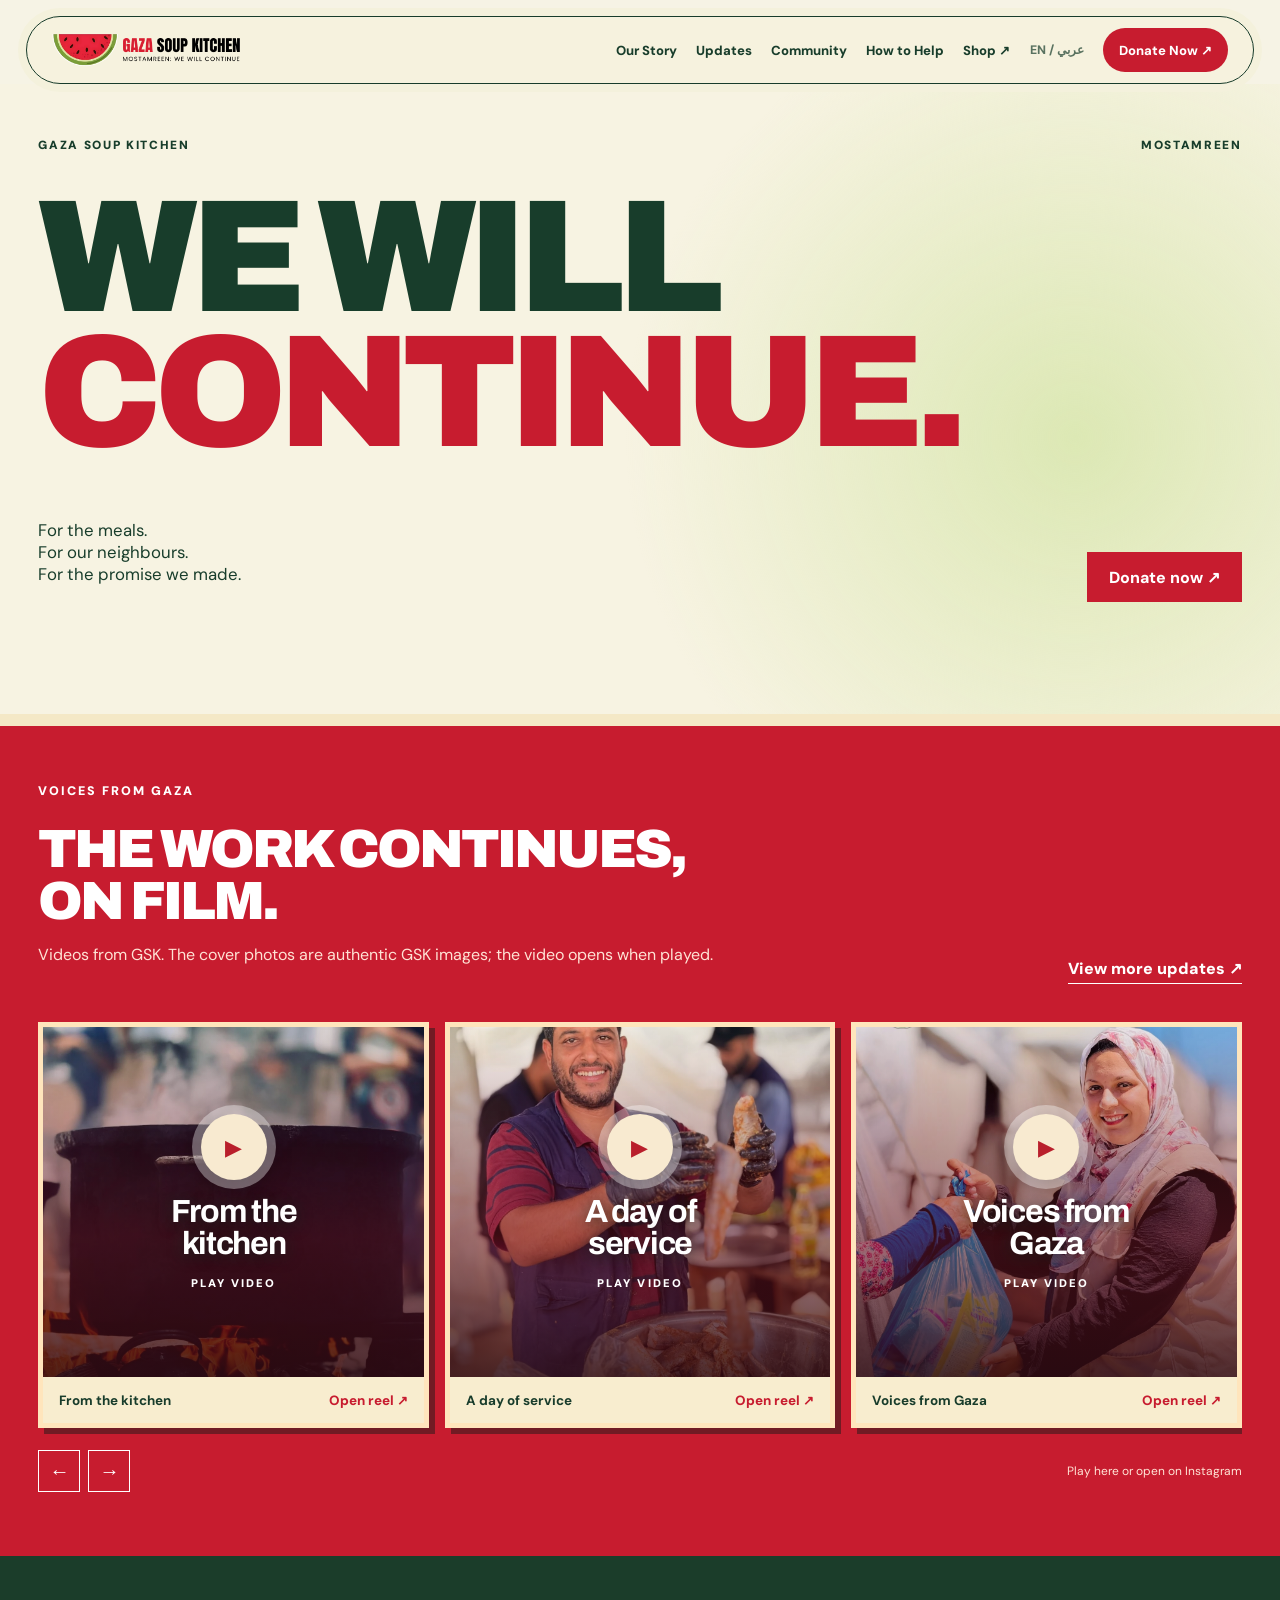
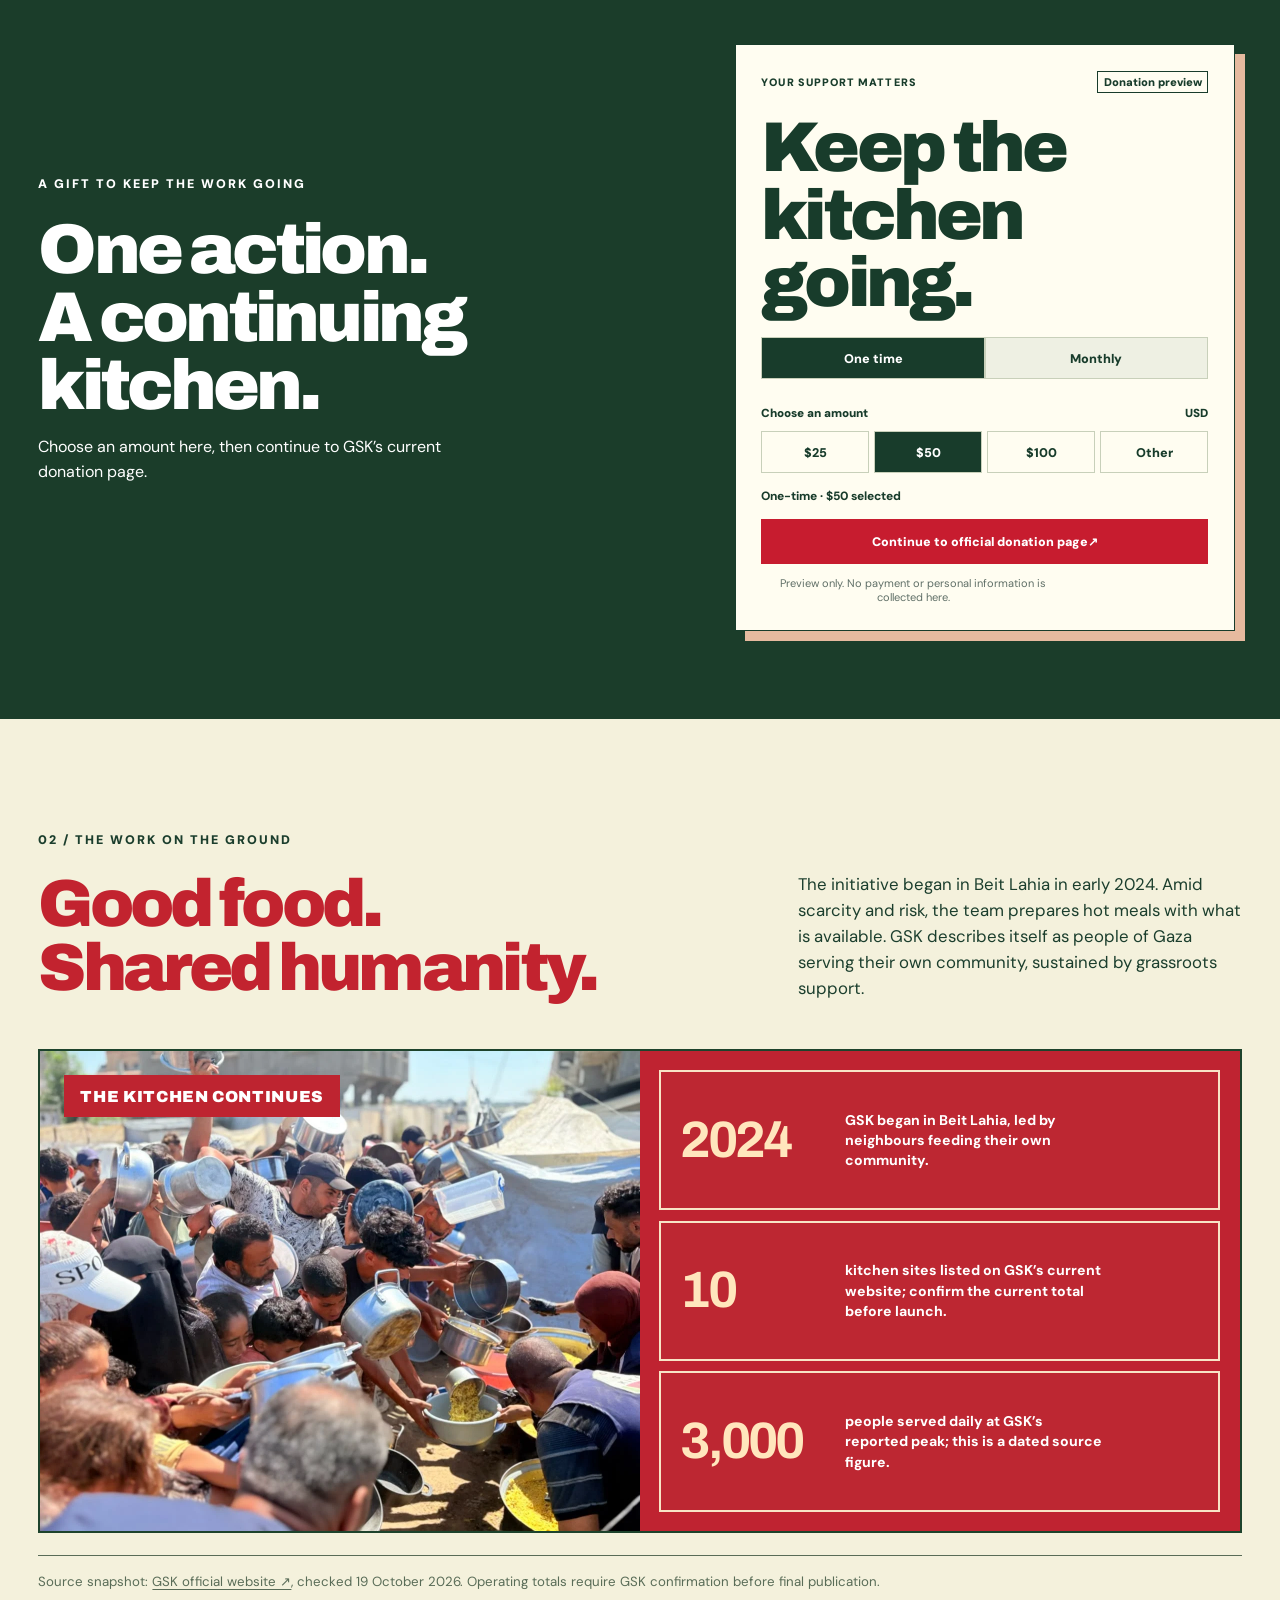
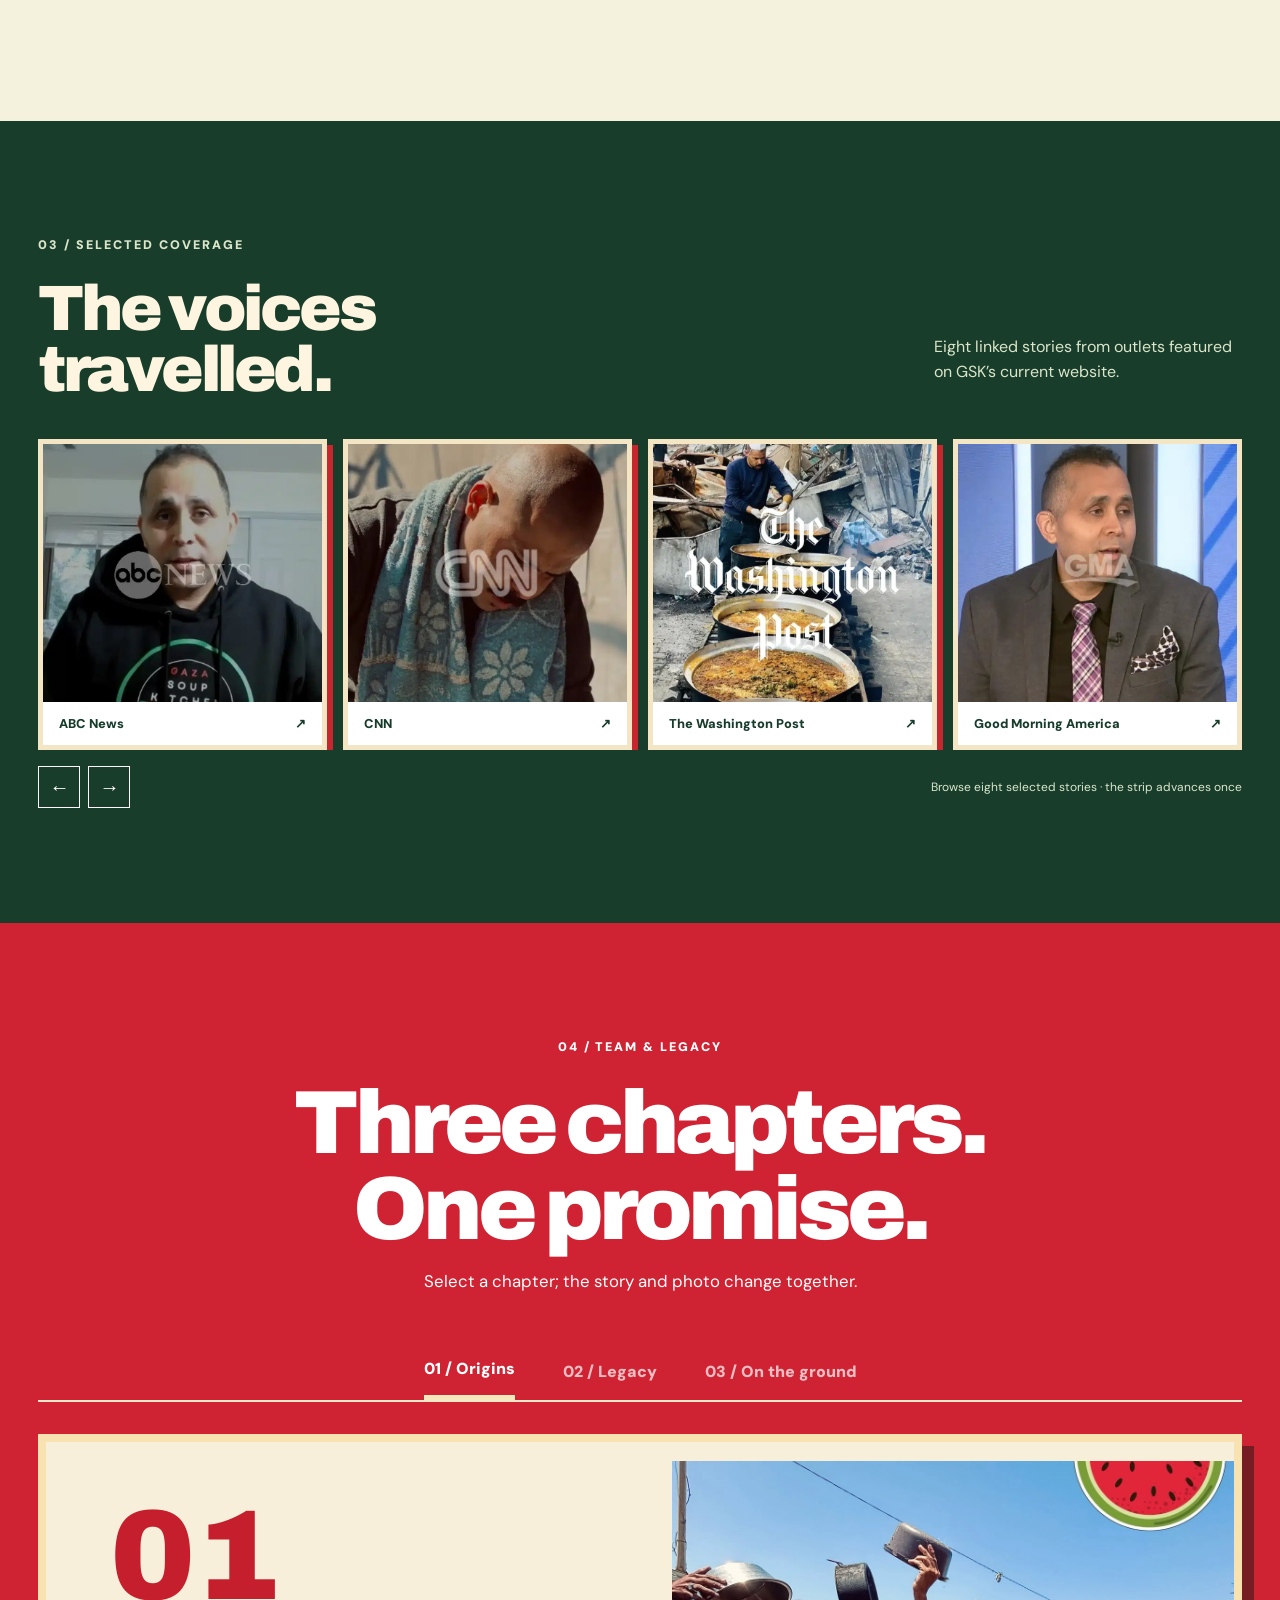
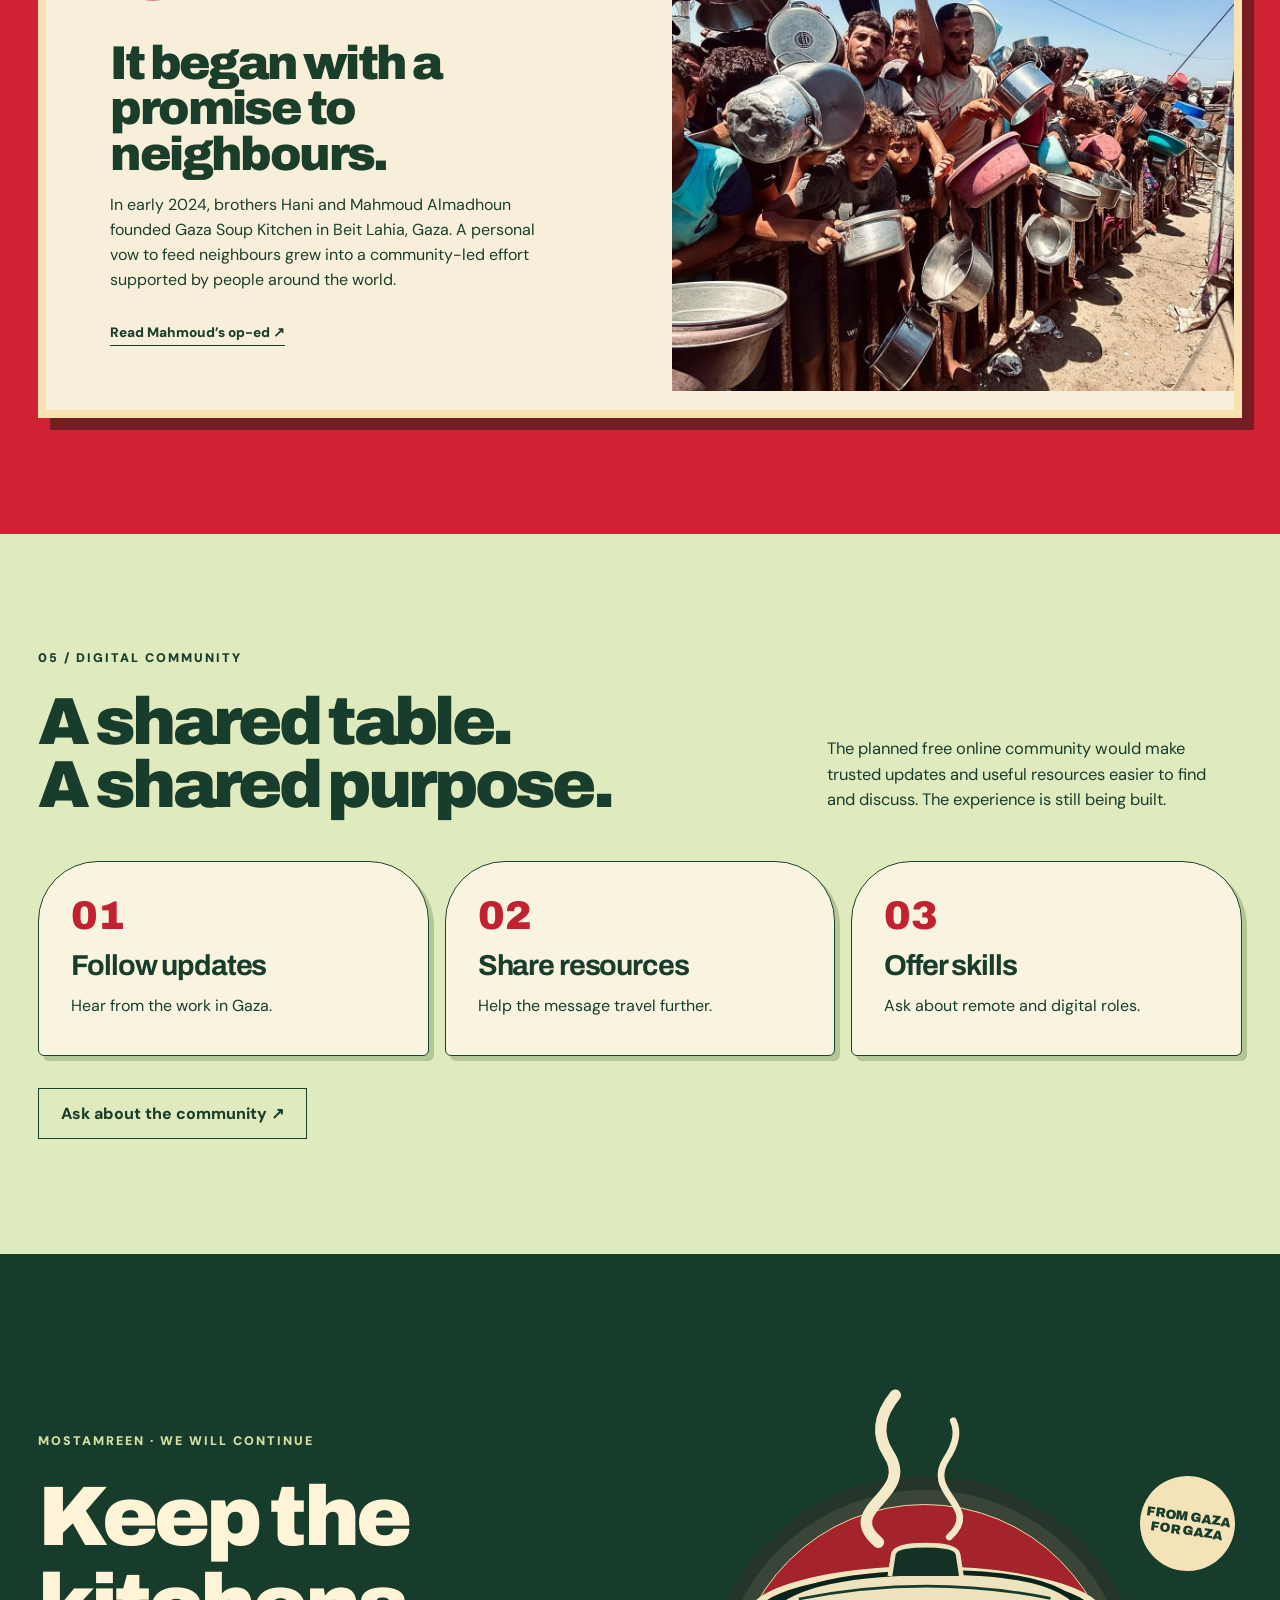
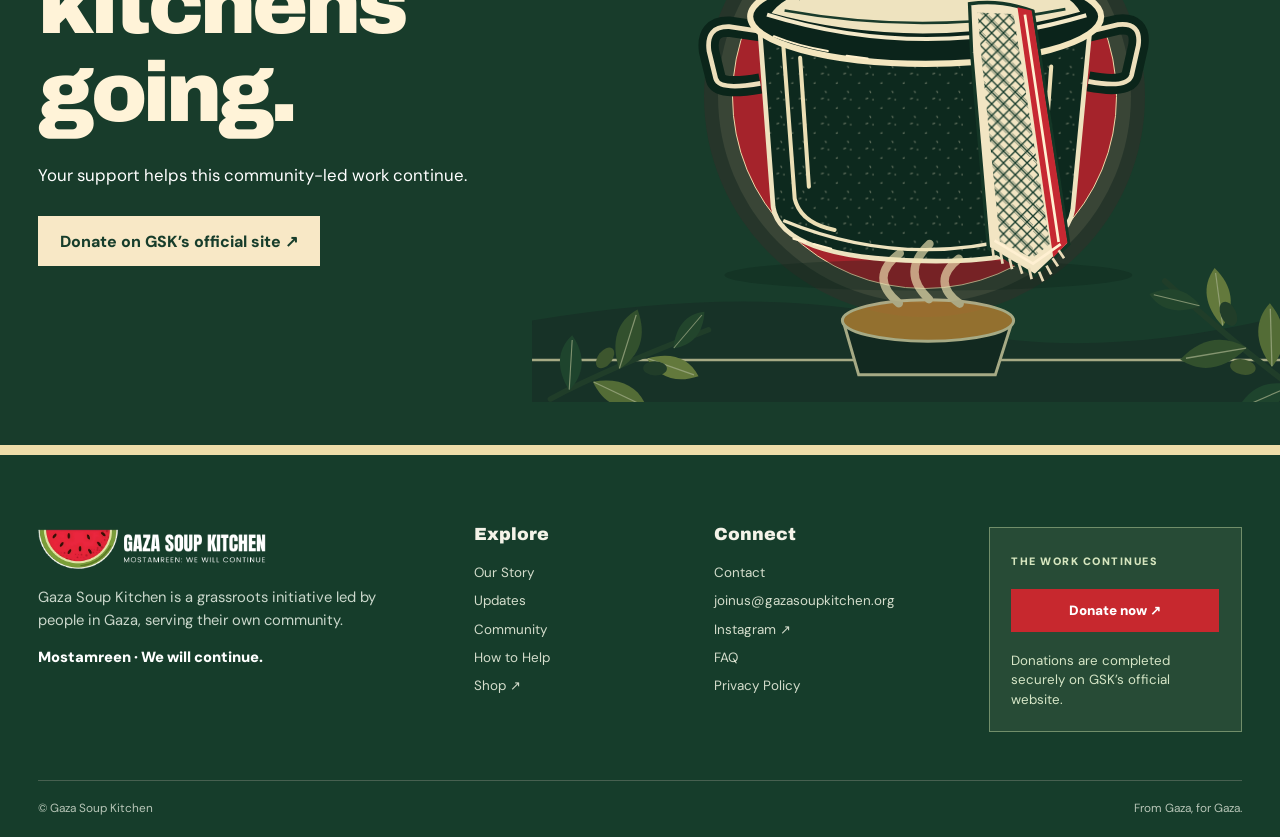
==== commit 668f72a1: "Refine three homepage layouts from final changes 2" ====
--- a/continue.html
+++ b/continue.html
@@ -1 +1 @@
-<!doctype html><html lang="en"><head><meta charset="utf-8"><meta name="viewport" content="width=device-width,initial-scale=1"><meta name="color-scheme" content="light"><meta name="description" content="Gaza Soup Kitchen. From Gaza, for Gaza. Mostamreen: we will continue."><title>Gaza Soup Kitchen | We Will Continue</title><link rel="icon" href="assets/logo.png"><link rel="stylesheet" href="styles.css"><link rel="stylesheet" href="v2.css"><link rel="stylesheet" href="final.css"></head><body class="theme-b"><header class="site-header"><div class="header-inner"><a class="brand" href="#top" aria-label="Gaza Soup Kitchen home"><img src="assets/logo.png" width="190" height="37" alt="Gaza Soup Kitchen"></a><button class="menu-toggle" type="button" aria-expanded="false" aria-controls="main-nav" aria-label="Open menu">Menu <span aria-hidden="true">☰</span></button><nav id="main-nav" aria-label="Main menu"><a href="#story">Our Story</a><a href="#updates">Updates</a><a href="#community">Community</a><a href="https://gazasoupkitchen.org/donate-now/" target="_blank" rel="noopener">How to Help</a><a href="https://safrapparel.com/collections/gaza-soup-kitchen-merch/Gaza" target="_blank" rel="noopener">Shop <span aria-hidden="true">↗</span></a><span class="language" title="Arabic translation is pending review">EN / عربي</span><a class="nav-donate" href="https://gazasoupkitchen.org/donate-now/" target="_blank" rel="noopener">Donate Now <span aria-hidden="true">↗</span></a></nav></div></header><section class="hero hero-b" id="top"><div class="wrap"><div class="hero-topline"><span>GAZA SOUP KITCHEN</span><span>MOSTAMREEN</span></div><h1>WE WILL<br><em>CONTINUE.</em></h1><div class="hero-bottom"><p>For the meals.<br>For our neighbours.<br>For the promise we made.</p><a class="btn red" href="https://gazasoupkitchen.org/donate-now/" target="_blank" rel="noopener">Donate now ↗</a></div></div><section class="reels-section" id="updates"><div class="wrap"><div class="section-head"><div><p class="eyebrow">VOICES FROM GAZA</p><h2>THE WORK CONTINUES, ON FILM.</h2><p>Videos from GSK. The cover photos are authentic GSK images; the video opens when played.</p></div><a class="text-link" href="https://www.instagram.com/gazasoupkitchen/" target="_blank" rel="noopener">View more updates ↗</a></div><div class="reel-window" data-carousel><div class="reel-track"><article class="reel-card"><div class="reel-frame"><iframe title="Gaza Soup Kitchen: From the kitchen" loading="lazy" data-src="https://www.instagram.com/reel/DNBiS_XgvPf/embed/" allow="autoplay; encrypted-media; picture-in-picture" referrerpolicy="strict-origin-when-cross-origin"></iframe><img class="reel-cover" src="assets/reel-cover-kitchen.webp" alt="" loading="lazy"><button class="video-trigger" type="button" aria-label="Play From the kitchen video"><span class="play-symbol">▶</span><strong>From the kitchen</strong><small>PLAY VIDEO</small></button></div><div class="reel-caption"><strong>From the kitchen</strong><a href="https://www.instagram.com/reel/DNBiS_XgvPf/" target="_blank" rel="noopener">Open reel ↗</a></div></article><article class="reel-card"><div class="reel-frame"><iframe title="Gaza Soup Kitchen: A day of service" loading="lazy" data-src="https://www.instagram.com/reel/DNBpszdyCvw/embed/" allow="autoplay; encrypted-media; picture-in-picture" referrerpolicy="strict-origin-when-cross-origin"></iframe><img class="reel-cover" src="assets/reel-cover-service.webp" alt="" loading="lazy"><button class="video-trigger" type="button" aria-label="Play A day of service video"><span class="play-symbol">▶</span><strong>A day of service</strong><small>PLAY VIDEO</small></button></div><div class="reel-caption"><strong>A day of service</strong><a href="https://www.instagram.com/reel/DNBpszdyCvw/" target="_blank" rel="noopener">Open reel ↗</a></div></article><article class="reel-card"><div class="reel-frame"><iframe title="Gaza Soup Kitchen: Voices from Gaza" loading="lazy" data-src="https://www.instagram.com/reel/DNCC_vNOEj0/embed/" allow="autoplay; encrypted-media; picture-in-picture" referrerpolicy="strict-origin-when-cross-origin"></iframe><img class="reel-cover" src="assets/reel-cover-voices.webp" alt="" loading="lazy"><button class="video-trigger" type="button" aria-label="Play Voices from Gaza video"><span class="play-symbol">▶</span><strong>Voices from Gaza</strong><small>PLAY VIDEO</small></button></div><div class="reel-caption"><strong>Voices from Gaza</strong><a href="https://www.instagram.com/reel/DNCC_vNOEj0/" target="_blank" rel="noopener">Open reel ↗</a></div></article></div></div><div class="carousel-actions"><button type="button" data-prev aria-label="Previous videos">←</button><button type="button" data-next aria-label="Next videos">→</button><span>Play here or open on Instagram</span></div></div></section></section><section class="giving-b"><div class="wrap"><div><p class="eyebrow">A GIFT TO KEEP THE WORK GOING</p><h2>One action.<br>A continuing kitchen.</h2><p>Choose an amount here, then continue to GSK’s current donation page.</p></div><div class="gift-card" aria-label="Donation design preview"><div class="gift-eyebrow"><span>YOUR SUPPORT MATTERS</span><span class="demo-chip">Donation preview</span></div><h2>Keep the<br>kitchen going.</h2><div class="frequency" role="group" aria-label="Donation frequency"><button class="selected" data-freq="One-time" type="button">One time</button><button data-freq="Monthly" type="button">Monthly</button></div><span class="amount-label">Choose an amount <small>USD</small></span><div class="amounts" role="group" aria-label="Donation amount"><button type="button" data-amount="25">$25</button><button type="button" class="selected" data-amount="50">$50</button><button type="button" data-amount="100">$100</button><button type="button" data-amount="other">Other</button></div><p class="gift-selection" aria-live="polite">One-time · $50 selected</p><a class="gift-cta" href="https://gazasoupkitchen.org/donate-now/" target="_blank" rel="noopener">Continue to official donation page <span aria-hidden="true">↗</span></a><p class="gift-note">Preview only. No payment or personal information is collected here.</p></div></div></section><section class="impact-section impact-b" id="impact"><div class="wrap"><div class="impact-b-intro"><div><p class="eyebrow">02 / THE WORK ON THE GROUND</p><h2>Good food.<br>Shared humanity.</h2></div><p>The initiative began in Beit Lahia in early 2024. Amid scarcity and risk, the team prepares hot meals with what is available. GSK describes itself as people of Gaza serving their own community, sustained by grassroots support.</p></div><div class="impact-b-stage"><div class="impact-b-photo"><img src="assets/impact-b-service.webp" alt="People gathered around a GSK meal service" loading="lazy"><span>THE KITCHEN CONTINUES</span></div><div class="impact-b-facts"><div class="fact-grid"><div><strong>2024</strong><span>GSK began in Beit Lahia, led by neighbours feeding their own community.</span></div><div><strong>10</strong><span>kitchen sites listed on GSK’s current website; confirm the current total before launch.</span></div><div><strong>3,000</strong><span>people served daily at GSK’s reported peak; this is a dated source figure.</span></div></div></div></div><p class="source-line">Source snapshot: <a href="https://gazasoupkitchen.org/" target="_blank" rel="noopener">GSK official website ↗</a>, checked 19 October 2026. Operating totals require GSK confirmation before final publication.</p></div></section><section class="media-section media-b" id="media"><div class="wrap"><div class="section-head"><div><p class="eyebrow">03 / SELECTED COVERAGE</p><h2>The voices travelled.</h2></div><p>Eight linked stories from outlets featured on GSK’s current website.</p></div><div class="media-window" data-carousel><div class="media-track"><a class="media-card" href="https://abcnews.go.com/International/video/gaza-soup-kitchens-hani-almadhoun-reflects-aid-efforts-126312441" target="_blank" rel="noopener" aria-label="Open ABC News coverage"><img src="assets/abc.webp" alt="ABC News coverage graphic" loading="lazy"><span>ABC News <b>↗</b></span></a><a class="media-card" href="https://edition.cnn.com/2024/12/04/middleeast/gaza-soup-chef-killed-israel-intl" target="_blank" rel="noopener" aria-label="Open CNN coverage"><img src="assets/cnn.webp" alt="CNN coverage graphic" loading="lazy"><span>CNN <b>↗</b></span></a><a class="media-card" href="https://www.washingtonpost.com/opinions/2024/04/03/gaza-famine-family-soupkitchen/" target="_blank" rel="noopener" aria-label="Open The Washington Post coverage"><img src="assets/wapo.webp" alt="The Washington Post coverage graphic" loading="lazy"><span>The Washington Post <b>↗</b></span></a><a class="media-card" href="https://www.goodmorningamerica.com/video/125943066" target="_blank" rel="noopener" aria-label="Open Good Morning America coverage"><img src="assets/gma.webp" alt="Good Morning America coverage graphic" loading="lazy"><span>Good Morning America <b>↗</b></span></a><a class="media-card" href="https://www.npr.org/2024/03/03/1235606468/in-north-gaza-a-local-soup-kitchen-tries-to-compensate-for-hunger-amid-dwindling" target="_blank" rel="noopener" aria-label="Open NPR coverage"><img src="assets/npr.webp" alt="NPR coverage graphic" loading="lazy"><span>NPR <b>↗</b></span></a><a class="media-card" href="https://www.pbs.org/newshour/show/gazans-struggle-with-starvation-and-displacement-this-ramadan" target="_blank" rel="noopener" aria-label="Open PBS NewsHour coverage"><img src="assets/pbs.webp" alt="PBS NewsHour coverage graphic" loading="lazy"><span>PBS NewsHour <b>↗</b></span></a><a class="media-card" href="https://www.ft.com/content/07081b5e-edbc-4e61-93f1-390e14cf6f09" target="_blank" rel="noopener" aria-label="Open Financial Times coverage"><img src="assets/ft.webp" alt="Financial Times coverage graphic" loading="lazy"><span>Financial Times <b>↗</b></span></a><a class="media-card" href="https://www.cbc.ca/listen/live-radio/1-14-day-6/clip/16051274-a-local-soup-kitchen-gaza-helps-people-facing" target="_blank" rel="noopener" aria-label="Open CBC coverage"><img src="assets/cbc.webp" alt="CBC coverage graphic" loading="lazy"><span>CBC <b>↗</b></span></a></div></div><div class="carousel-actions"><button type="button" data-prev aria-label="Previous media stories">←</button><button type="button" data-next aria-label="Next media stories">→</button><span>Browse eight selected stories · the strip advances once</span></div></div></section><section class="team-section team-b" id="story"><div class="wrap"><div class="team-b-header"><p class="eyebrow">04 / TEAM & LEGACY</p><h2>Three chapters.<br>One promise.</h2><p>Select a chapter; the story and photo change together.</p></div><div class="team-tabs" role="tablist" aria-label="Team and legacy"><button type="button" role="tab" aria-selected="true" data-tab="origins">01 / Origins</button><button type="button" role="tab" aria-selected="false" data-tab="legacy">02 / Legacy</button><button type="button" role="tab" aria-selected="false" data-tab="team">03 / On the ground</button></div><div class="team-tab-panel" id="team-panel" role="tabpanel"><div><span class="panel-numeral">01</span><h3>It began with a promise to neighbours.</h3><p>In early 2024, brothers Hani and Mahmoud Almadhoun founded Gaza Soup Kitchen in Beit Lahia, Gaza. A personal vow to feed neighbours grew into a community-led effort supported by people around the world.</p><a class="text-link" href="https://www.washingtonpost.com/opinions/2024/04/03/gaza-famine-family-soupkitchen/" target="_blank" rel="noopener">Read Mahmoud’s op-ed ↗</a></div><img src="assets/kitchen-team.webp" alt="Gaza Soup Kitchen volunteers together at a meal service site" loading="lazy"></div></div></section><section class="community-section community-b" id="community"><div class="wrap"><p class="eyebrow">05 / DIGITAL COMMUNITY</p><div class="community-b-top"><h2>A shared table.<br>A shared purpose.</h2><p>The planned free online community would make trusted updates and useful resources easier to find and discuss. The experience is still being built.</p></div><div class="community-b-grid"><div><span>01</span><strong>Follow updates</strong><p>Hear from the work in Gaza.</p></div><div><span>02</span><strong>Share resources</strong><p>Help the message travel further.</p></div><div><span>03</span><strong>Offer skills</strong><p>Ask about remote and digital roles.</p></div></div><a class="btn outline" href="mailto:joinus@gazasoupkitchen.org?subject=GSK%20digital%20community">Ask about the community ↗</a></div></section><section class="closing closing-b" id="donate"><div class="wrap"><div class="closing-b-copy"><p class="eyebrow">MOSTAMREEN · WE WILL CONTINUE</p><h2>Keep the<br>kitchens<br>going.</h2><p>Your support helps this community-led work continue.</p><a class="btn" href="https://gazasoupkitchen.org/donate-now/" target="_blank" rel="noopener">Donate on GSK’s official site ↗</a></div><div class="closing-b-art" aria-hidden="true"><span class="closing-b-halo"></span><img class="closing-b-pot" src="assets/pot.svg" alt=""><img class="closing-b-leaves" src="assets/red-footer.svg" alt=""><span class="closing-b-caption">FROM GAZA<br>FOR GAZA</span></div></div></section><footer class="site-footer"><div class="wrap footer-grid"><div><a class="brand" href="#top" aria-label="Gaza Soup Kitchen home"><img src="assets/logo-white.png" width="190" height="37" alt="Gaza Soup Kitchen"></a><p>Gaza Soup Kitchen is a grassroots initiative led by people in Gaza, serving their own community.</p><p class="motto">Mostamreen · We will continue.</p></div><div><h3>Explore</h3><a href="#story">Our Story</a><a href="#updates">Updates</a><a href="#community">Community</a><a href="https://gazasoupkitchen.org/donate-now/" target="_blank" rel="noopener">How to Help</a><a href="https://safrapparel.com/collections/gaza-soup-kitchen-merch/Gaza" target="_blank" rel="noopener">Shop ↗</a></div><div><h3>Connect</h3><a href="https://gazasoupkitchen.org/contact-us/" target="_blank" rel="noopener">Contact</a><a href="mailto:joinus@gazasoupkitchen.org">joinus@gazasoupkitchen.org</a><a href="https://www.instagram.com/gazasoupkitchen/" target="_blank" rel="noopener">Instagram ↗</a><a href="https://gazasoupkitchen.org/faqs/" target="_blank" rel="noopener">FAQ</a><a href="https://gazasoupkitchen.org/privacypolicy/" target="_blank" rel="noopener">Privacy Policy</a></div><div class="footer-donate"><span>THE WORK CONTINUES</span><a href="https://gazasoupkitchen.org/donate-now/" target="_blank" rel="noopener">Donate now ↗</a><small>Donations are completed securely on GSK’s official website.</small></div></div><div class="wrap footer-bottom"><span>© Gaza Soup Kitchen</span><span>From Gaza, for Gaza.</span></div></footer><script src="app.js" defer></script></body></html>+<!doctype html><html lang="en"><head><meta charset="utf-8"><meta name="viewport" content="width=device-width,initial-scale=1"><meta name="color-scheme" content="light"><meta name="description" content="Gaza Soup Kitchen. From Gaza, for Gaza. Mostamreen: we will continue."><title>Gaza Soup Kitchen | We Will Continue</title><link rel="icon" href="assets/logo.png"><link rel="stylesheet" href="styles.css"><link rel="stylesheet" href="v2.css"><link rel="stylesheet" href="final.css?v=20261020r2"></head><body class="theme-b"><header class="site-header"><div class="header-inner"><a class="brand" href="#top" aria-label="Gaza Soup Kitchen home"><img src="assets/logo.png" width="190" height="37" alt="Gaza Soup Kitchen"></a><button class="menu-toggle" type="button" aria-expanded="false" aria-controls="main-nav" aria-label="Open menu">Menu <span aria-hidden="true">☰</span></button><nav id="main-nav" aria-label="Main menu"><a href="#story">Our Story</a><a href="#updates">Updates</a><a href="#community">Community</a><a href="https://gazasoupkitchen.org/donate-now/" target="_blank" rel="noopener">How to Help</a><a href="https://safrapparel.com/collections/gaza-soup-kitchen-merch/Gaza" target="_blank" rel="noopener">Shop <span aria-hidden="true">↗</span></a><span class="language" title="Arabic translation is pending review">EN / عربي</span><a class="nav-donate" href="https://gazasoupkitchen.org/donate-now/" target="_blank" rel="noopener">Donate Now <span aria-hidden="true">↗</span></a></nav></div></header><section class="hero hero-b" id="top"><div class="wrap"><div class="hero-topline"><span>GAZA SOUP KITCHEN</span><span>MOSTAMREEN</span></div><h1>WE WILL<br><em>CONTINUE.</em></h1><div class="hero-bottom"><p>For the meals.<br>For our neighbours.<br>For the promise we made.</p><a class="btn red" href="https://gazasoupkitchen.org/donate-now/" target="_blank" rel="noopener">Donate now ↗</a></div></div><section class="reels-section" id="updates"><div class="wrap"><div class="section-head"><div><p class="eyebrow">VOICES FROM GAZA</p><h2>THE WORK CONTINUES, ON FILM.</h2><p>Videos from GSK. The cover photos are authentic GSK images; the video opens when played.</p></div><a class="text-link" href="https://www.instagram.com/gazasoupkitchen/" target="_blank" rel="noopener">View more updates ↗</a></div><div class="reel-window" data-carousel><div class="reel-track"><article class="reel-card"><div class="reel-frame"><iframe title="Gaza Soup Kitchen: From the kitchen" loading="lazy" data-src="https://www.instagram.com/reel/DNBiS_XgvPf/embed/" allow="autoplay; encrypted-media; picture-in-picture" referrerpolicy="strict-origin-when-cross-origin"></iframe><img class="reel-cover" src="assets/reel-cover-kitchen.webp" alt="" loading="lazy"><button class="video-trigger" type="button" aria-label="Play From the kitchen video"><span class="play-symbol">▶</span><strong>From the kitchen</strong><small>PLAY VIDEO</small></button></div><div class="reel-caption"><strong>From the kitchen</strong><a href="https://www.instagram.com/reel/DNBiS_XgvPf/" target="_blank" rel="noopener">Open reel ↗</a></div></article><article class="reel-card"><div class="reel-frame"><iframe title="Gaza Soup Kitchen: A day of service" loading="lazy" data-src="https://www.instagram.com/reel/DNBpszdyCvw/embed/" allow="autoplay; encrypted-media; picture-in-picture" referrerpolicy="strict-origin-when-cross-origin"></iframe><img class="reel-cover" src="assets/reel-cover-service.webp" alt="" loading="lazy"><button class="video-trigger" type="button" aria-label="Play A day of service video"><span class="play-symbol">▶</span><strong>A day of service</strong><small>PLAY VIDEO</small></button></div><div class="reel-caption"><strong>A day of service</strong><a href="https://www.instagram.com/reel/DNBpszdyCvw/" target="_blank" rel="noopener">Open reel ↗</a></div></article><article class="reel-card"><div class="reel-frame"><iframe title="Gaza Soup Kitchen: Voices from Gaza" loading="lazy" data-src="https://www.instagram.com/reel/DNCC_vNOEj0/embed/" allow="autoplay; encrypted-media; picture-in-picture" referrerpolicy="strict-origin-when-cross-origin"></iframe><img class="reel-cover" src="assets/reel-cover-voices.webp" alt="" loading="lazy"><button class="video-trigger" type="button" aria-label="Play Voices from Gaza video"><span class="play-symbol">▶</span><strong>Voices from Gaza</strong><small>PLAY VIDEO</small></button></div><div class="reel-caption"><strong>Voices from Gaza</strong><a href="https://www.instagram.com/reel/DNCC_vNOEj0/" target="_blank" rel="noopener">Open reel ↗</a></div></article></div></div><div class="carousel-actions"><button type="button" data-prev aria-label="Previous videos">←</button><button type="button" data-next aria-label="Next videos">→</button><span>Play here or open on Instagram</span></div></div></section></section><section class="giving-b"><div class="wrap"><div><p class="eyebrow">A GIFT TO KEEP THE WORK GOING</p><h2>One action.<br>A continuing kitchen.</h2><p>Choose an amount here, then continue to GSK’s current donation page.</p></div><div class="gift-card" aria-label="Donation design preview"><div class="gift-eyebrow"><span>YOUR SUPPORT MATTERS</span><span class="demo-chip">Donation preview</span></div><h2>Keep the<br>kitchen going.</h2><div class="frequency" role="group" aria-label="Donation frequency"><button class="selected" data-freq="One-time" type="button">One time</button><button data-freq="Monthly" type="button">Monthly</button></div><span class="amount-label">Choose an amount <small>USD</small></span><div class="amounts" role="group" aria-label="Donation amount"><button type="button" data-amount="25">$25</button><button type="button" class="selected" data-amount="50">$50</button><button type="button" data-amount="100">$100</button><button type="button" data-amount="other">Other</button></div><p class="gift-selection" aria-live="polite">One-time · $50 selected</p><a class="gift-cta" href="https://gazasoupkitchen.org/donate-now/" target="_blank" rel="noopener">Continue to official donation page <span aria-hidden="true">↗</span></a><p class="gift-note">Preview only. No payment or personal information is collected here.</p></div></div></section><section class="impact-section impact-b" id="impact"><div class="wrap"><div class="impact-b-intro"><div><p class="eyebrow">02 / THE WORK ON THE GROUND</p><h2>Good food.<br>Shared humanity.</h2></div><p>The initiative began in Beit Lahia in early 2024. Amid scarcity and risk, the team prepares hot meals with what is available. GSK describes itself as people of Gaza serving their own community, sustained by grassroots support.</p></div><div class="impact-b-stage"><div class="impact-b-photo"><img src="assets/impact-b-service.webp" alt="People gathered around a GSK meal service" loading="lazy"><span>THE KITCHEN CONTINUES</span></div><div class="impact-b-facts"><div class="fact-grid"><div><strong>2024</strong><span>GSK began in Beit Lahia, led by neighbours feeding their own community.</span></div><div><strong>10</strong><span>kitchen sites listed on GSK’s current website; confirm the current total before launch.</span></div><div><strong>3,000</strong><span>people served daily at GSK’s reported peak; this is a dated source figure.</span></div></div></div></div><p class="source-line">Source snapshot: <a href="https://gazasoupkitchen.org/" target="_blank" rel="noopener">GSK official website ↗</a>, checked 19 October 2026. Operating totals require GSK confirmation before final publication.</p></div></section><section class="media-section media-b" id="media"><div class="wrap"><div class="section-head"><div><p class="eyebrow">03 / SELECTED COVERAGE</p><h2>The voices travelled.</h2></div><p>Eight linked stories from outlets featured on GSK’s current website.</p></div><div class="media-window" data-carousel><div class="media-track"><a class="media-card" href="https://abcnews.go.com/International/video/gaza-soup-kitchens-hani-almadhoun-reflects-aid-efforts-126312441" target="_blank" rel="noopener" aria-label="Open ABC News coverage"><img src="assets/abc.webp" alt="ABC News coverage graphic" loading="lazy"><span>ABC News <b>↗</b></span></a><a class="media-card" href="https://edition.cnn.com/2024/12/04/middleeast/gaza-soup-chef-killed-israel-intl" target="_blank" rel="noopener" aria-label="Open CNN coverage"><img src="assets/cnn.webp" alt="CNN coverage graphic" loading="lazy"><span>CNN <b>↗</b></span></a><a class="media-card" href="https://www.washingtonpost.com/opinions/2024/04/03/gaza-famine-family-soupkitchen/" target="_blank" rel="noopener" aria-label="Open The Washington Post coverage"><img src="assets/wapo.webp" alt="The Washington Post coverage graphic" loading="lazy"><span>The Washington Post <b>↗</b></span></a><a class="media-card" href="https://www.goodmorningamerica.com/video/125943066" target="_blank" rel="noopener" aria-label="Open Good Morning America coverage"><img src="assets/gma.webp" alt="Good Morning America coverage graphic" loading="lazy"><span>Good Morning America <b>↗</b></span></a><a class="media-card" href="https://www.npr.org/2024/03/03/1235606468/in-north-gaza-a-local-soup-kitchen-tries-to-compensate-for-hunger-amid-dwindling" target="_blank" rel="noopener" aria-label="Open NPR coverage"><img src="assets/npr.webp" alt="NPR coverage graphic" loading="lazy"><span>NPR <b>↗</b></span></a><a class="media-card" href="https://www.pbs.org/newshour/show/gazans-struggle-with-starvation-and-displacement-this-ramadan" target="_blank" rel="noopener" aria-label="Open PBS NewsHour coverage"><img src="assets/pbs.webp" alt="PBS NewsHour coverage graphic" loading="lazy"><span>PBS NewsHour <b>↗</b></span></a><a class="media-card" href="https://www.ft.com/content/07081b5e-edbc-4e61-93f1-390e14cf6f09" target="_blank" rel="noopener" aria-label="Open Financial Times coverage"><img src="assets/ft.webp" alt="Financial Times coverage graphic" loading="lazy"><span>Financial Times <b>↗</b></span></a><a class="media-card" href="https://www.cbc.ca/listen/live-radio/1-14-day-6/clip/16051274-a-local-soup-kitchen-gaza-helps-people-facing" target="_blank" rel="noopener" aria-label="Open CBC coverage"><img src="assets/cbc.webp" alt="CBC coverage graphic" loading="lazy"><span>CBC <b>↗</b></span></a></div></div><div class="carousel-actions"><button type="button" data-prev aria-label="Previous media stories">←</button><button type="button" data-next aria-label="Next media stories">→</button><span>Browse eight selected stories · the strip advances once</span></div></div></section><section class="team-section team-b" id="story"><div class="wrap"><div class="team-b-header"><p class="eyebrow">04 / TEAM & LEGACY</p><h2>Three chapters.<br>One promise.</h2><p>Select a chapter; the story and photo change together.</p></div><div class="team-tabs" role="tablist" aria-label="Team and legacy"><button type="button" role="tab" aria-selected="true" data-tab="origins">01 / Origins</button><button type="button" role="tab" aria-selected="false" data-tab="legacy">02 / Legacy</button><button type="button" role="tab" aria-selected="false" data-tab="team">03 / On the ground</button></div><div class="team-tab-panel" id="team-panel" role="tabpanel"><div><span class="panel-numeral">01</span><h3>It began with a promise to neighbours.</h3><p>In early 2024, brothers Hani and Mahmoud Almadhoun founded Gaza Soup Kitchen in Beit Lahia, Gaza. A personal vow to feed neighbours grew into a community-led effort supported by people around the world.</p><a class="text-link" href="https://www.washingtonpost.com/opinions/2024/04/03/gaza-famine-family-soupkitchen/" target="_blank" rel="noopener">Read Mahmoud’s op-ed ↗</a></div><img src="assets/kitchen-team.webp" alt="Gaza Soup Kitchen volunteers together at a meal service site" loading="lazy"></div></div></section><section class="community-section community-b" id="community"><div class="wrap"><p class="eyebrow">05 / DIGITAL COMMUNITY</p><div class="community-b-top"><h2>A shared table.<br>A shared purpose.</h2><p>The planned free online community would make trusted updates and useful resources easier to find and discuss. The experience is still being built.</p></div><div class="community-b-grid"><div><span>01</span><strong>Follow updates</strong><p>Hear from the work in Gaza.</p></div><div><span>02</span><strong>Share resources</strong><p>Help the message travel further.</p></div><div><span>03</span><strong>Offer skills</strong><p>Ask about remote and digital roles.</p></div></div><a class="btn outline" href="mailto:joinus@gazasoupkitchen.org?subject=GSK%20digital%20community">Ask about the community ↗</a></div></section><section class="closing closing-b" id="donate"><div class="wrap"><div class="closing-b-copy"><p class="eyebrow">MOSTAMREEN · WE WILL CONTINUE</p><h2>Keep the<br>kitchens<br>going.</h2><p>Your support helps this community-led work continue.</p><a class="btn" href="https://gazasoupkitchen.org/donate-now/" target="_blank" rel="noopener">Donate on GSK’s official site ↗</a></div><div class="closing-b-art" aria-hidden="true"><span class="closing-b-halo"></span><img class="closing-b-pot" src="assets/pot-print.svg" alt=""><img class="closing-b-leaves" src="assets/red-footer.svg" alt=""><span class="closing-b-caption">FROM GAZA<br>FOR GAZA</span></div></div></section><footer class="site-footer"><div class="wrap footer-grid"><div><a class="brand" href="#top" aria-label="Gaza Soup Kitchen home"><img src="assets/logo-white.png" width="190" height="37" alt="Gaza Soup Kitchen"></a><p>Gaza Soup Kitchen is a grassroots initiative led by people in Gaza, serving their own community.</p><p class="motto">Mostamreen · We will continue.</p></div><div><h3>Explore</h3><a href="#story">Our Story</a><a href="#updates">Updates</a><a href="#community">Community</a><a href="https://gazasoupkitchen.org/donate-now/" target="_blank" rel="noopener">How to Help</a><a href="https://safrapparel.com/collections/gaza-soup-kitchen-merch/Gaza" target="_blank" rel="noopener">Shop ↗</a></div><div><h3>Connect</h3><a href="https://gazasoupkitchen.org/contact-us/" target="_blank" rel="noopener">Contact</a><a href="mailto:joinus@gazasoupkitchen.org">joinus@gazasoupkitchen.org</a><a href="https://www.instagram.com/gazasoupkitchen/" target="_blank" rel="noopener">Instagram ↗</a><a href="https://gazasoupkitchen.org/faqs/" target="_blank" rel="noopener">FAQ</a><a href="https://gazasoupkitchen.org/privacypolicy/" target="_blank" rel="noopener">Privacy Policy</a></div><div class="footer-donate"><span>THE WORK CONTINUES</span><a href="https://gazasoupkitchen.org/donate-now/" target="_blank" rel="noopener">Donate now ↗</a><small>Donations are completed securely on GSK’s official website.</small></div></div><div class="wrap footer-bottom"><span>© Gaza Soup Kitchen</span><span>From Gaza, for Gaza.</span></div></footer><script src="app.js" defer></script></body></html>
--- a/final.css
+++ b/final.css
@@ -1,134 +1,204 @@
-/* Client-facing directions: no review ribbon, option switcher, or review footer. */
-.site-header{top:0}
-.theme-b .site-header{margin-top:16px}
-
-/* The photo covers show genuine supplied GSK imagery; the reel iframe loads on click. */
-.reel-frame{isolation:isolate;overflow:hidden}
-.reel-frame iframe{position:absolute;inset:0;z-index:1}
-.reel-cover{position:absolute;inset:0;width:100%;height:100%;max-width:none;object-fit:cover;z-index:2}
-.reel-cover[hidden]{display:none}
-.video-trigger,.theme-b .hero-b .reels-section .video-trigger,.theme-c .video-trigger{z-index:3;background:linear-gradient(180deg,#0d231d18 0%,#0d231d7c 55%,#07130dcf 100%)}
-.theme-b .hero-b .reels-section .video-trigger{background:linear-gradient(180deg,#50101811 0%,#6514218c 60%,#300b13d8 100%)}
-.video-trigger:before,.video-trigger:after{display:none}
-.video-trigger strong{text-shadow:0 2px 15px #10251cbd}
-.video-trigger .play-symbol{box-shadow:0 0 0 9px #ffffff5a,0 8px 25px #0006}
-
-/* A: move the impact title into the story column beside the unaltered photograph. */
-.theme-a .impact-a-grid{grid-template-columns:.95fr 1.05fr;align-items:start;gap:5.5vw}
-.impact-a figure img{height:620px;object-position:center}
-.impact-a-copy{padding:1rem 0}
-.impact-a-copy .eyebrow{margin-bottom:1.2rem}
-.impact-a-lead{font:900 .8rem DM,Arial,sans-serif;letter-spacing:.13em;color:#ad302e;margin:0 0 .8rem!important}
-.impact-a-copy h2{font-size:clamp(3.8rem,5.1vw,6rem);line-height:.91;margin:0 0 1.6rem;max-width:none}
-.impact-a-copy>p:not(.eyebrow):not(.impact-a-lead):not(.source-line){font-size:1.04rem;max-width:58ch}
-.impact-a .fact-grid{margin:1.8rem 0 1.2rem}
-.impact-a .fact-grid>div{min-height:125px}
-
-/* B: balance the two-line heading and fill the red facts panel. */
-.impact-b-intro{grid-template-columns:1.23fr .77fr;align-items:end;gap:4vw}
-.impact-b-intro h2{font-size:clamp(3.5rem,5.2vw,5.8rem);line-height:.96;max-width:none}
-.impact-b-intro>p{font-size:1.05rem;max-width:48ch;margin:0}
-.impact-b-stage{min-height:600px}
-.impact-b-photo img{min-height:600px;object-position:center}
-.impact-b-facts{display:flex;align-items:stretch;padding:1.45rem}
-.impact-b-facts .fact-grid{width:100%;max-width:none;height:auto;grid-template-columns:1fr;grid-template-rows:repeat(3,minmax(0,1fr));gap:.65rem}
-.impact-b-facts .fact-grid>div{min-height:0;grid-template-columns:minmax(120px,.42fr) 1fr;gap:1rem;padding:1.3rem;border:2px solid #f8e4c6;background:#bd2732}
-.impact-b-facts .fact-grid strong{font-size:clamp(2.5rem,4vw,4.3rem)}
-.impact-b-facts .fact-grid span{font-size:.88rem;line-height:1.45;max-width:26ch}
-.community-b>.wrap>.eyebrow{margin-bottom:1.4rem}
-.community-b-top{grid-template-columns:1.28fr .72fr;gap:4vw;align-items:end}
-.community-b-top h2{font-size:clamp(3.4rem,5.2vw,5.6rem);line-height:.96;max-width:none}
-.community-b-top>p{max-width:36ch;margin:0 0 .35rem;font-size:1.03rem}
-.community-b-grid{margin:2.7rem 0 2rem}
-.community-b-grid>div{min-height:195px}
-.closing-b{background:#c91f30 url('assets/red-ground.svg') center/cover no-repeat}
-.closing-b>.wrap{grid-template-columns:.9fr 1.1fr;min-height:640px}
-.closing-b h2{font-size:clamp(4.6rem,7.7vw,8.5rem)}
-.closing-b-art{position:relative;min-height:600px;display:grid;place-items:center}
-.closing-b-halo{position:absolute;width:min(560px,95%);aspect-ratio:1;border-radius:50%;border:2px solid #f4e1b5;box-shadow:0 0 0 24px #f4e1b51b,0 0 0 50px #6b142648;background:#a5232b}
-.closing-b-art .closing-b-pot{position:relative;z-index:2;width:min(500px,86%);margin:2rem 0 0;filter:drop-shadow(16px 16px 0 #711b24)}
-.closing-b-art .closing-b-leaves{position:absolute;z-index:3;width:125%;max-width:none;bottom:-12%;left:-12%;pointer-events:none;opacity:.9;filter:none}
-.closing-b-caption{position:absolute;z-index:4;right:3%;top:7%;display:grid;place-items:center;text-align:center;border-radius:50%;width:116px;height:116px;background:#f4e3b8;color:#183d2b;font:900 1rem/1.05 Archivo,Arial,sans-serif;transform:rotate(8deg)}
-
-/* C: bring the giving card closer to the illustrated hero and use a real photo in the story. */
-.theme-c .hero-c{height:735px;min-height:735px}
-.olive-gift-preview{margin-top:-150px;padding-bottom:1.8rem;background:#f6f1d8}
-.olive-gift-preview .gift-card{width:min(470px,100%);padding:1.6rem}
-.olive-gift-preview .gift-card h2{font-size:2.65rem}
-.team-c-illustration{background:#a8bd8d}
-.team-c-illustration>img{left:0;bottom:0;width:100%;max-width:100%;height:100%;object-fit:cover;object-position:center}
-.legacy-seal{z-index:2;top:auto;bottom:1.5rem;left:auto;right:1.5rem;transform:none;width:155px;height:155px}
-.community-c-image img{height:410px}
-.closing-c{padding-bottom:7rem}
-.closing-c>.wrap>img{width:min(720px,90%);left:50%;right:auto;bottom:-90px;transform:translateX(-50%);max-width:unset}
-
-/* A/B/C: real white transparent logo and a useful dark footer. */
-.site-footer{padding:4.5rem 0 1.3rem}
-.site-footer .brand img{background:none;padding:0;width:230px;max-height:none}
-.footer-grid{grid-template-columns:1.7fr .85fr 1fr 1.1fr;gap:3.5vw}
-.footer-grid>div:first-child p{max-width:35ch}
-.footer-donate{align-self:start;background:#274b36;border:1px solid #718e6a;padding:1.35rem}
-.footer-donate>span{font-size:.67rem;font-weight:900;letter-spacing:.14em;color:#d6e6bf}
-.footer-donate>a{display:block!important;margin:1.2rem 0!important;padding:.8rem 1rem;background:#c7282e;color:#fff!important;font-weight:900!important;text-align:center}
-.footer-donate>small{color:#d6e6c7!important;line-height:1.45}
-.theme-b .site-footer{border-top:10px solid #eedda9}
-.theme-a .site-footer{border-top:10px solid #be2c2b}
-.theme-c .site-footer{border-top:10px solid #8da663}
-
-@media(max-width:1050px){
-  .impact-b-facts .fact-grid>div{grid-template-columns:100px 1fr}
-  .impact-b-facts .fact-grid strong{font-size:2.8rem}
-  .closing-b>.wrap{min-height:500px}
-  .closing-b-art{min-height:500px}
-  .footer-grid{grid-template-columns:1.7fr 1fr 1fr}
-  .footer-donate{grid-column:1/-1}
-}
-@media(max-width:760px){
-  .theme-b .site-header{margin-top:0}
-  .theme-a .impact-a-grid,.impact-b-intro,.community-b-top,.closing-b>.wrap{grid-template-columns:1fr}
-  .impact-a figure img{height:360px}
-  .impact-a-copy{padding-top:2rem}
-  .impact-a-copy h2{font-size:clamp(3.2rem,11vw,4.8rem)}
-  .impact-b-intro h2{font-size:clamp(2.7rem,10vw,4rem)}
-  .impact-b-intro>p{margin-top:1rem}
-  .impact-b-stage{min-height:0}
-  .impact-b-photo img{height:360px;min-height:360px}
-  .impact-b-facts{min-height:400px}
-  .impact-b-facts .fact-grid>div{grid-template-columns:95px 1fr;padding:1rem}
-  .impact-b-facts .fact-grid strong{font-size:2.4rem}
-  .impact-b-facts .fact-grid span{font-size:.79rem}
-  .community-b-top h2{font-size:clamp(3rem,10vw,5rem)}
-  .community-b-top>p{margin-top:1rem}
-  .theme-b .team-b-header h2{font-size:clamp(2.55rem,9vw,4rem)}
-  .team-c-heading h2{font-size:clamp(2.35rem,9vw,4rem)}
-  .closing-b>.wrap{min-height:0}
-  .closing-b-art{min-height:410px}
-  .closing-b-art .closing-b-pot{max-width:310px;margin:0}
-  .closing-b-art .closing-b-leaves{bottom:-20%;width:140%;left:-20%}
-  .closing-b-halo{max-width:350px}
-  .closing-b-caption{right:1%;top:2%;width:85px;height:85px;font-size:.75rem}
-  .theme-c .hero-c{height:640px;min-height:640px}
-  .olive-gift-preview{margin-top:-60px;padding-bottom:1.3rem}
-  .olive-gift-preview .gift-card{width:100%}
-  .community-c-image img{height:310px}
-  .closing-c>.wrap>img{width:min(550px,105%);bottom:-55px}
-  .footer-grid{grid-template-columns:1fr 1fr;gap:2rem}
-  .footer-grid>div:first-child,.footer-donate{grid-column:1/-1}
-}
-@media(max-width:430px){
-  .theme-c .hero-c{height:595px;min-height:595px}
-  .olive-gift-preview{margin-top:-34px}
-  .olive-gift-preview .gift-card h2{font-size:2.25rem}
-  .impact-a-copy h2{font-size:3.35rem}
-  .impact-b-intro h2{font-size:2.6rem}
-  .impact-b-facts .fact-grid>div{grid-template-columns:78px 1fr;gap:.6rem}
-  .impact-b-facts .fact-grid strong{font-size:2rem}
-  .impact-b-facts .fact-grid span{font-size:.74rem}
-  .community-b-top h2{font-size:2.25rem;line-height:1.05}
-  .theme-b .team-b-header h2{font-size:2.55rem}
-  .team-c-heading h2{font-size:2.35rem;line-height:1.02}
-  .closing-b-art{min-height:340px}
-  .closing-b-halo{max-width:285px}
-  .closing-b-art .closing-b-pot{max-width:260px}
-  .footer-grid{grid-template-columns:1fr 1fr}
-}
+/* Client-facing directions: no review ribbon, option switcher, or review footer. */
+.site-header{top:0}
+.theme-b .site-header{margin-top:16px}
+
+/* The photo covers show genuine supplied GSK imagery; the reel iframe loads on click. */
+.reel-frame{isolation:isolate;overflow:hidden}
+.reel-frame iframe{position:absolute;inset:0;z-index:1}
+.reel-cover{position:absolute;inset:0;width:100%;height:100%;max-width:none;object-fit:cover;z-index:2}
+.reel-cover[hidden]{display:none}
+.video-trigger,.theme-b .hero-b .reels-section .video-trigger,.theme-c .video-trigger{z-index:3;background:linear-gradient(180deg,#0d231d18 0%,#0d231d7c 55%,#07130dcf 100%)}
+.theme-b .hero-b .reels-section .video-trigger{background:linear-gradient(180deg,#50101811 0%,#6514218c 60%,#300b13d8 100%)}
+.video-trigger:before,.video-trigger:after{display:none}
+.video-trigger strong{text-shadow:0 2px 15px #10251cbd}
+.video-trigger .play-symbol{box-shadow:0 0 0 9px #ffffff5a,0 8px 25px #0006}
+
+/* A: move the impact title into the story column beside the unaltered photograph. */
+.theme-a .impact-a-grid{grid-template-columns:.95fr 1.05fr;align-items:start;gap:5.5vw}
+.impact-a figure img{height:620px;object-position:center}
+.impact-a-copy{padding:1rem 0}
+.impact-a-copy .eyebrow{margin-bottom:1.2rem}
+.impact-a-lead{font:900 .8rem DM,Arial,sans-serif;letter-spacing:.13em;color:#ad302e;margin:0 0 .8rem!important}
+.impact-a-copy h2{font-size:clamp(3.8rem,5.1vw,6rem);line-height:.91;margin:0 0 1.6rem;max-width:none}
+.impact-a-copy>p:not(.eyebrow):not(.impact-a-lead):not(.source-line){font-size:1.04rem;max-width:58ch}
+.impact-a .fact-grid{margin:1.8rem 0 1.2rem}
+.impact-a .fact-grid>div{min-height:125px}
+
+/* B: balance the two-line heading and fill the red facts panel. */
+.impact-b-intro{grid-template-columns:1.23fr .77fr;align-items:end;gap:4vw}
+.impact-b-intro h2{font-size:clamp(3.5rem,5.2vw,5.8rem);line-height:.96;max-width:none}
+.impact-b-intro>p{font-size:1.05rem;max-width:48ch;margin:0}
+.impact-b-stage{min-height:600px}
+.impact-b-photo img{min-height:600px;object-position:center}
+.impact-b-facts{display:flex;align-items:stretch;padding:1.45rem}
+.impact-b-facts .fact-grid{width:100%;max-width:none;height:auto;grid-template-columns:1fr;grid-template-rows:repeat(3,minmax(0,1fr));gap:.65rem}
+.impact-b-facts .fact-grid>div{min-height:0;grid-template-columns:minmax(120px,.42fr) 1fr;gap:1rem;padding:1.3rem;border:2px solid #f8e4c6;background:#bd2732}
+.impact-b-facts .fact-grid strong{font-size:clamp(2.5rem,4vw,4.3rem)}
+.impact-b-facts .fact-grid span{font-size:.88rem;line-height:1.45;max-width:26ch}
+.community-b>.wrap>.eyebrow{margin-bottom:1.4rem}
+.community-b-top{grid-template-columns:1.28fr .72fr;gap:4vw;align-items:end}
+.community-b-top h2{font-size:clamp(3.4rem,5.2vw,5.6rem);line-height:.96;max-width:none}
+.community-b-top>p{max-width:36ch;margin:0 0 .35rem;font-size:1.03rem}
+.community-b-grid{margin:2.7rem 0 2rem}
+.community-b-grid>div{min-height:195px}
+.closing-b{background:#c91f30 url('assets/red-ground.svg') center/cover no-repeat}
+.closing-b>.wrap{grid-template-columns:.9fr 1.1fr;min-height:640px}
+.closing-b h2{font-size:clamp(4.6rem,7.7vw,8.5rem)}
+.closing-b-art{position:relative;min-height:600px;display:grid;place-items:center}
+.closing-b-halo{position:absolute;width:min(560px,95%);aspect-ratio:1;border-radius:50%;border:2px solid #f4e1b5;box-shadow:0 0 0 24px #f4e1b51b,0 0 0 50px #6b142648;background:#a5232b}
+.closing-b-art .closing-b-pot{position:relative;z-index:2;width:min(500px,86%);margin:2rem 0 0;filter:drop-shadow(16px 16px 0 #711b24)}
+.closing-b-art .closing-b-leaves{position:absolute;z-index:3;width:125%;max-width:none;bottom:-12%;left:-12%;pointer-events:none;opacity:.9;filter:none}
+.closing-b-caption{position:absolute;z-index:4;right:3%;top:7%;display:grid;place-items:center;text-align:center;border-radius:50%;width:116px;height:116px;background:#f4e3b8;color:#183d2b;font:900 1rem/1.05 Archivo,Arial,sans-serif;transform:rotate(8deg)}
+
+/* C: bring the giving card closer to the illustrated hero and use a real photo in the story. */
+.theme-c .hero-c{height:735px;min-height:735px}
+.olive-gift-preview{margin-top:-150px;padding-bottom:1.8rem;background:#f6f1d8}
+.olive-gift-preview .gift-card{width:min(470px,100%);padding:1.6rem}
+.olive-gift-preview .gift-card h2{font-size:2.65rem}
+.team-c-illustration{background:#a8bd8d}
+.team-c-illustration>img{left:0;bottom:0;width:100%;max-width:100%;height:100%;object-fit:cover;object-position:center}
+.legacy-seal{z-index:2;top:auto;bottom:1.5rem;left:auto;right:1.5rem;transform:none;width:155px;height:155px}
+.community-c-image img{height:410px}
+.closing-c{padding-bottom:7rem}
+.closing-c>.wrap>img{width:min(720px,90%);left:50%;right:auto;bottom:-90px;transform:translateX(-50%);max-width:unset}
+
+/* A/B/C: real white transparent logo and a useful dark footer. */
+.site-footer{padding:4.5rem 0 1.3rem}
+.site-footer .brand img{background:none;padding:0;width:230px;max-height:none}
+.footer-grid{grid-template-columns:1.7fr .85fr 1fr 1.1fr;gap:3.5vw}
+.footer-grid>div:first-child p{max-width:35ch}
+.footer-donate{align-self:start;background:#274b36;border:1px solid #718e6a;padding:1.35rem}
+.footer-donate>span{font-size:.67rem;font-weight:900;letter-spacing:.14em;color:#d6e6bf}
+.footer-donate>a{display:block!important;margin:1.2rem 0!important;padding:.8rem 1rem;background:#c7282e;color:#fff!important;font-weight:900!important;text-align:center}
+.footer-donate>small{color:#d6e6c7!important;line-height:1.45}
+.theme-b .site-footer{border-top:10px solid #eedda9}
+.theme-a .site-footer{border-top:10px solid #be2c2b}
+.theme-c .site-footer{border-top:10px solid #8da663}
+
+@media(max-width:1050px){
+  .impact-b-facts .fact-grid>div{grid-template-columns:100px 1fr}
+  .impact-b-facts .fact-grid strong{font-size:2.8rem}
+  .closing-b>.wrap{min-height:500px}
+  .closing-b-art{min-height:500px}
+  .footer-grid{grid-template-columns:1.7fr 1fr 1fr}
+  .footer-donate{grid-column:1/-1}
+}
+
+@media(max-width:760px){
+  .theme-b .site-header{margin-top:0}
+  .theme-a .impact-a-grid,.impact-b-intro,.community-b-top,.closing-b>.wrap{grid-template-columns:1fr}
+  .impact-a figure img{height:360px}
+  .impact-a-copy{padding-top:2rem}
+  .impact-a-copy h2{font-size:clamp(3.2rem,11vw,4.8rem)}
+  .impact-b-intro h2{font-size:clamp(2.7rem,10vw,4rem)}
+  .impact-b-intro>p{margin-top:1rem}
+  .impact-b-stage{min-height:0}
+  .impact-b-photo img{height:360px;min-height:360px}
+  .impact-b-facts{min-height:400px}
+  .impact-b-facts .fact-grid>div{grid-template-columns:95px 1fr;padding:1rem}
+  .impact-b-facts .fact-grid strong{font-size:2.4rem}
+  .impact-b-facts .fact-grid span{font-size:.79rem}
+  .community-b-top h2{font-size:clamp(3rem,10vw,5rem)}
+  .community-b-top>p{margin-top:1rem}
+  .theme-b .team-b-header h2{font-size:clamp(2.55rem,9vw,4rem)}
+  .team-c-heading h2{font-size:clamp(2.35rem,9vw,4rem)}
+  .closing-b>.wrap{min-height:0}
+  .closing-b-art{min-height:410px}
+  .closing-b-art .closing-b-pot{max-width:310px;margin:0}
+  .closing-b-art .closing-b-leaves{bottom:-20%;width:140%;left:-20%}
+  .closing-b-halo{max-width:350px}
+  .closing-b-caption{right:1%;top:2%;width:85px;height:85px;font-size:.75rem}
+  .theme-c .hero-c{height:640px;min-height:640px}
+  .olive-gift-preview{margin-top:-60px;padding-bottom:1.3rem}
+  .olive-gift-preview .gift-card{width:100%}
+  .community-c-image img{height:310px}
+  .closing-c>.wrap>img{width:min(550px,105%);bottom:-55px}
+  .footer-grid{grid-template-columns:1fr 1fr;gap:2rem}
+  .footer-grid>div:first-child,.footer-donate{grid-column:1/-1}
+}
+@media(max-width:430px){
+  .theme-c .hero-c{height:595px;min-height:595px}
+  .olive-gift-preview{margin-top:-34px}
+  .olive-gift-preview .gift-card h2{font-size:2.25rem}
+  .impact-a-copy h2{font-size:3.35rem}
+  .impact-b-intro h2{font-size:2.6rem}
+  .impact-b-facts .fact-grid>div{grid-template-columns:78px 1fr;gap:.6rem}
+  .impact-b-facts .fact-grid strong{font-size:2rem}
+  .impact-b-facts .fact-grid span{font-size:.74rem}
+  .community-b-top h2{font-size:2.25rem;line-height:1.05}
+  .theme-b .team-b-header h2{font-size:2.55rem}
+  .team-c-heading h2{font-size:2.35rem;line-height:1.02}
+  .closing-b-art{min-height:340px}
+  .closing-b-halo{max-width:285px}
+  .closing-b-art .closing-b-pot{max-width:260px}
+  .footer-grid{grid-template-columns:1fr 1fr}
+}
+
+/* Final changes 2. Keep the established pages; correct the marked proportions. */
+.impact-a-copy h2 em{font-style:normal}
+.team-a-columns{display:grid;grid-template-columns:1fr 1fr;gap:4vw;align-items:stretch}
+.team-a-copy{display:flex;flex-direction:column;justify-content:space-between}
+.team-a-heading{margin-bottom:2.1rem}
+.team-a-heading h2{max-width:14ch}
+.team-a-copy .legacy-line{flex:1;display:flex;flex-direction:column}
+.team-a-copy .legacy-line article{flex:1;align-content:center}
+.team-a-copy .legacy-line article:last-child{padding-bottom:0;border-bottom:0}
+.team-a-visual{display:flex;flex-direction:column;gap:2rem}
+.team-a-intro{margin:0;max-width:31ch;color:var(--muted)}
+.team-a-visual .team-a-photo{flex:1;min-height:600px}
+.team-a-visual .team-a-photo img{position:absolute;inset:0;height:100%;min-height:0}
+.impact-b-stage{min-height:480px}
+.impact-b-photo img{height:480px;min-height:480px}
+.impact-b-facts{padding:1.2rem}
+.impact-b-facts .fact-grid>div{padding:1rem 1.2rem}
+.closing-b>.wrap{min-height:560px}
+.closing-b h2{font-size:clamp(4rem,6.6vw,6.9rem);line-height:1.04;letter-spacing:-.045em}
+.closing-b-copy>p:not(.eyebrow){margin:1.5rem 0 1.8rem}
+.closing-b-art{min-height:560px}
+.closing-b-halo{width:min(385px,72%);border:1px solid #ebd8a8;box-shadow:0 0 0 14px #f4e1b517,0 0 0 28px #6b14262b;top:24%}
+.closing-b-art .closing-b-pot{width:min(540px,96%);max-width:none;margin:0;filter:none}
+.closing-b-art .closing-b-leaves{bottom:-13%;opacity:.65}
+.closing-b-caption{top:19%;right:1%;width:95px;height:95px;font-size:.82rem}
+.theme-c .hero-c{height:800px;min-height:800px}
+.theme-c .hero-c-content{padding-top:4.2rem}
+.theme-c .hero-c h1{font-size:clamp(4.4rem,8.3vw,8.5rem);line-height:.98}
+.olive-gift-preview{margin-top:-310px;padding-bottom:2.5rem;background:transparent}
+.olive-gift-preview .gift-card{width:min(560px,100%);padding:1.8rem 2rem}
+.olive-gift-preview .gift-card h2{font-size:2.65rem;line-height:1.02}
+.theme-c .community-c{padding-bottom:3rem}
+.theme-c .closing-c{padding-top:3rem;padding-bottom:11rem}
+.closing-c>.wrap>img{width:100%;bottom:-15px}
+
+@media(min-width:761px) and (max-width:1050px){
+  .team-a-copy .legacy-line article{grid-template-columns:1fr;gap:.55rem;padding:1.2rem 0}
+  .team-a-copy .legacy-line article>span{grid-row:auto}
+  .theme-c .hero-c{height:740px;min-height:740px}
+  .olive-gift-preview{margin-top:-300px}
+}
+@media(max-width:760px){
+  .team-a-columns{grid-template-columns:1fr;gap:2.5rem}
+  .team-a-copy .legacy-line article:last-child{padding-bottom:1.4rem}
+  .team-a-visual .team-a-photo{min-height:400px;height:400px}
+  .impact-b-stage{min-height:0}
+  .impact-b-photo img{height:288px;min-height:288px}
+  .impact-b-facts{min-height:360px}
+  .impact-b-facts .fact-grid>div{padding:.8rem}
+  .closing-b>.wrap{min-height:0}
+  .closing-b h2{font-size:clamp(3.4rem,12vw,5rem);line-height:1.06}
+  .closing-b-art{min-height:380px}
+  .closing-b-art .closing-b-pot{width:365px;max-width:100%;margin:1.5rem auto 0}
+  .closing-b-halo{width:255px;max-width:75%;top:25%}
+  .closing-b-caption{width:78px;height:78px;top:17%;right:4%;font-size:.7rem}
+  .closing-b-art .closing-b-leaves{bottom:-20%}
+  .theme-c .hero-c{height:660px;min-height:660px}
+  .theme-c .hero-c-content{padding-top:3rem}
+  .theme-c .hero-c h1{font-size:clamp(3.1rem,12.4vw,5.4rem);line-height:1.02}
+  .theme-c .hero-c-content>p:not(.eyebrow){margin-top:1.2rem}
+  .olive-gift-preview{margin-top:-305px;padding-bottom:2rem}
+  .olive-gift-preview .gift-card{width:min(560px,100%);padding:1.4rem}
+  .olive-gift-preview .gift-card h2{font-size:2.25rem}
+  .theme-c .community-c{padding-bottom:2rem}
+  .theme-c .closing-c{padding-top:2.5rem;padding-bottom:8rem}
+  .closing-c>.wrap>img{width:150%;bottom:-5px}
+}
+.team-a-visual .team-a-photo img{object-position:center top}
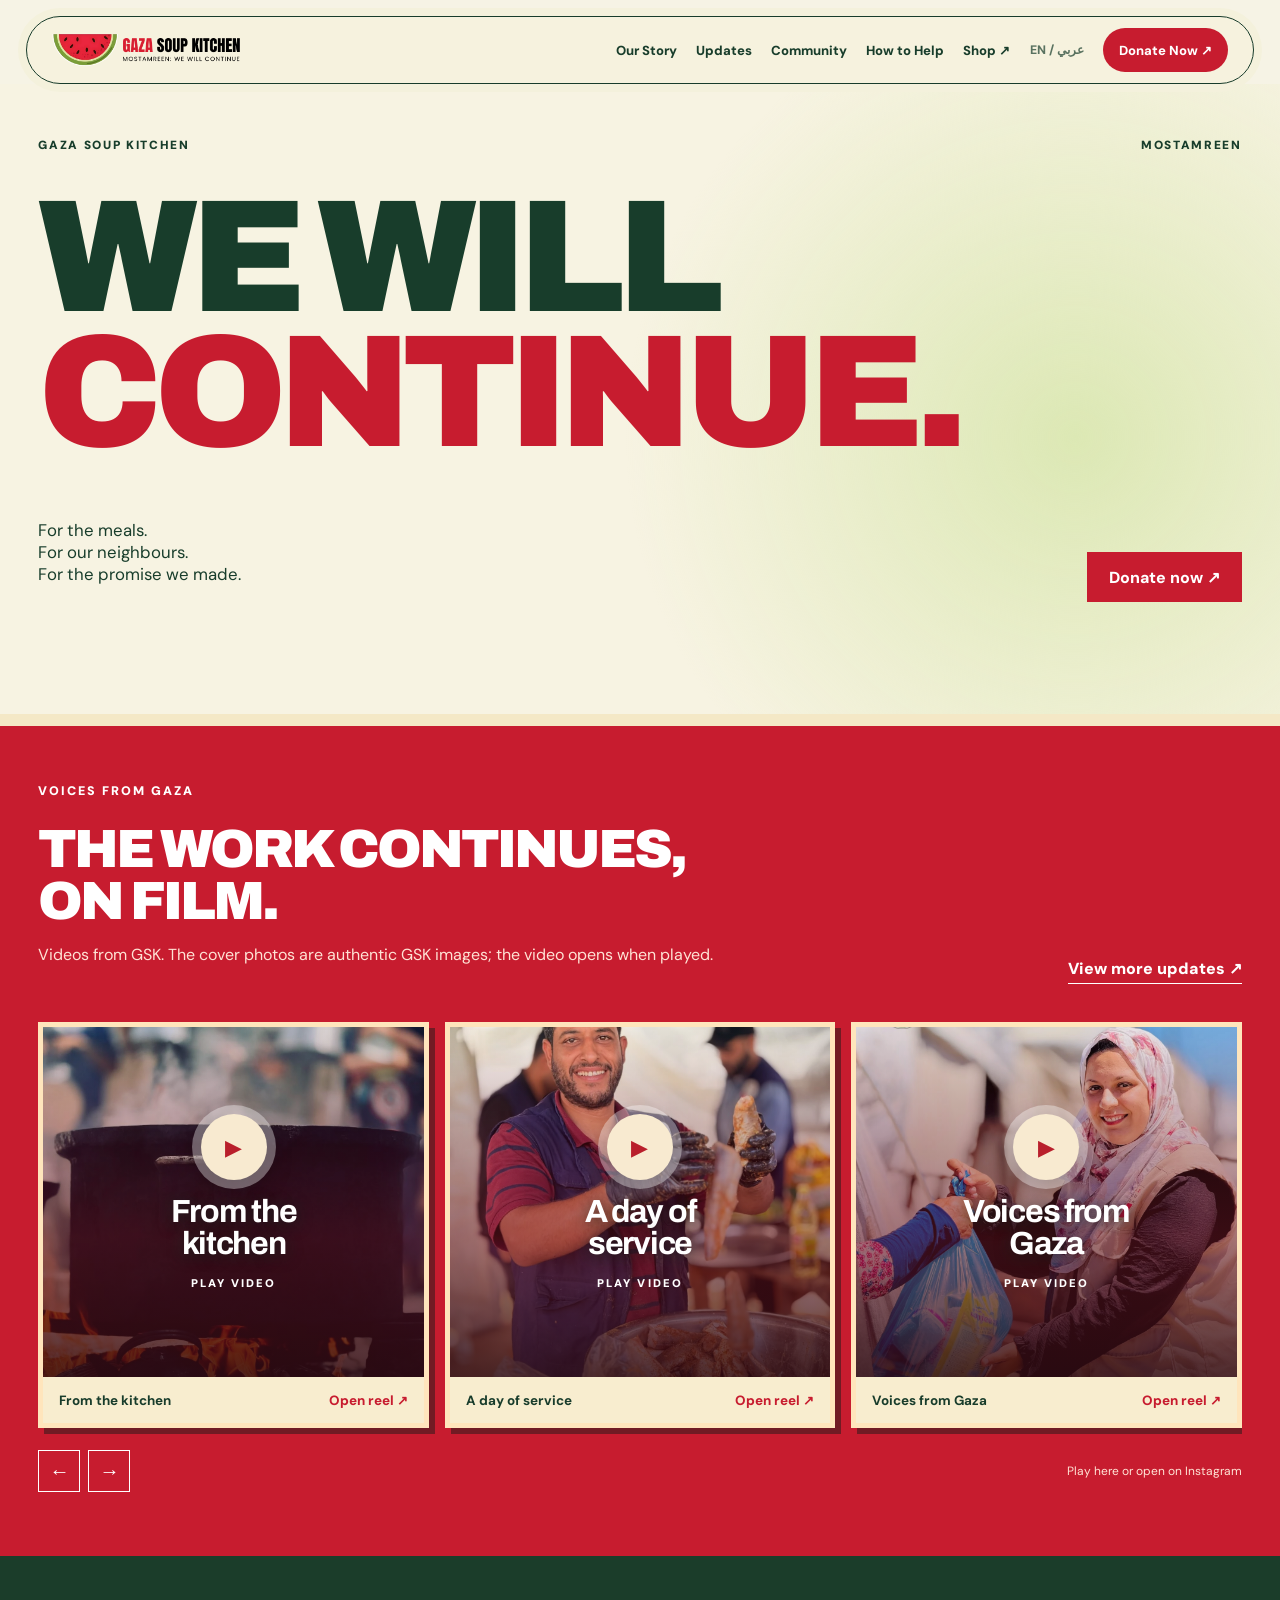
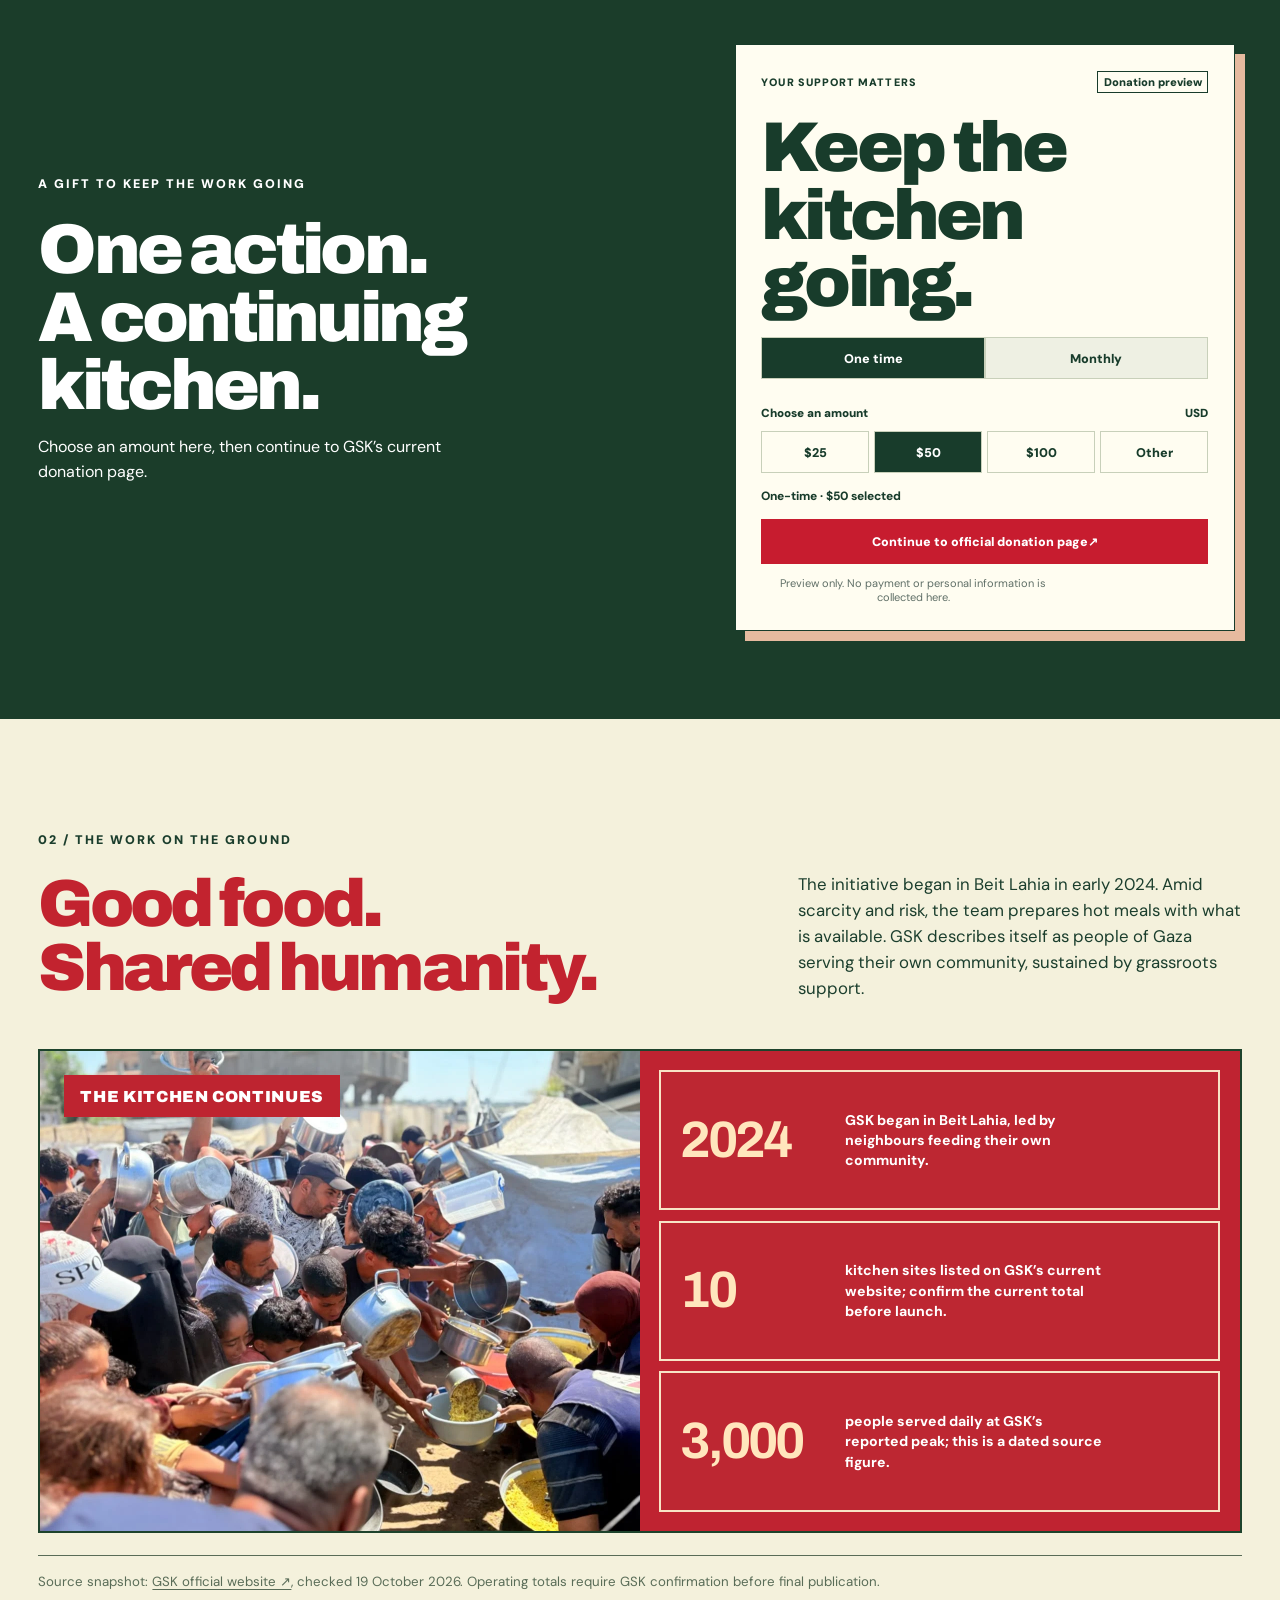
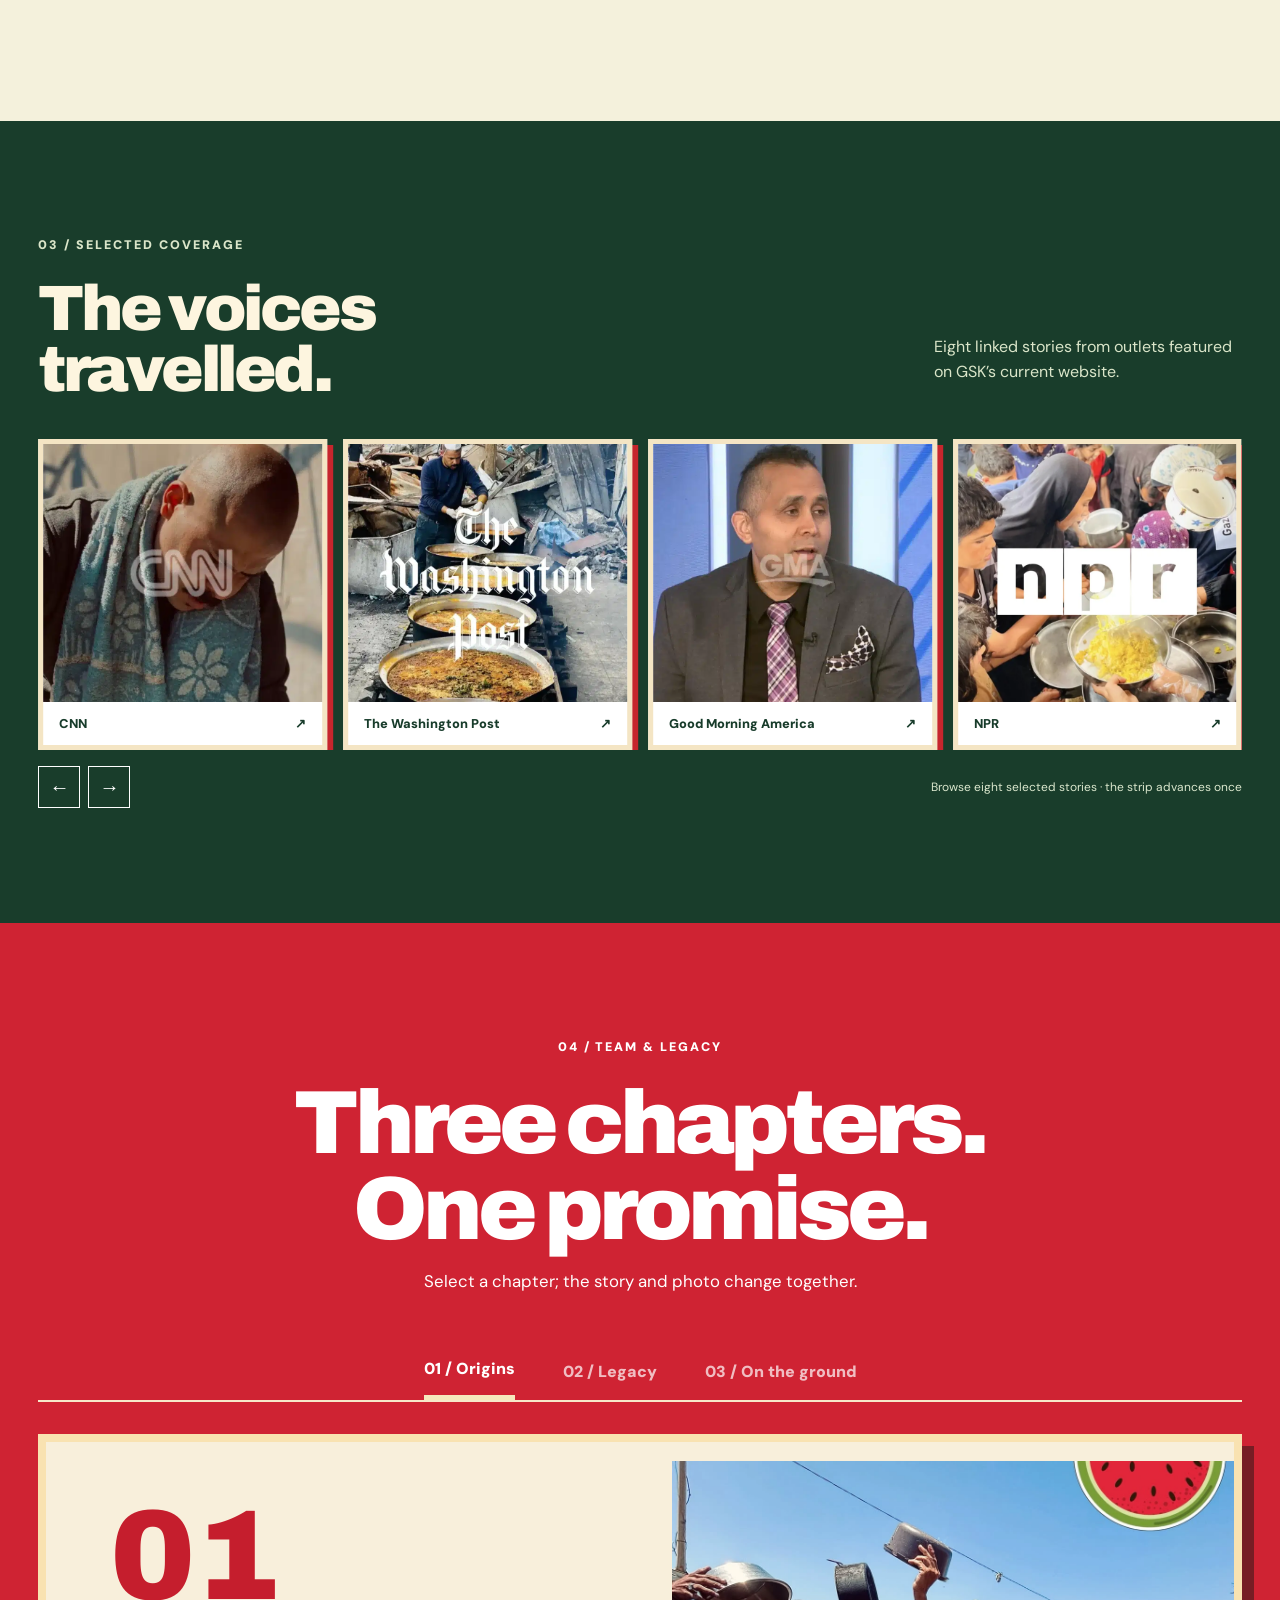
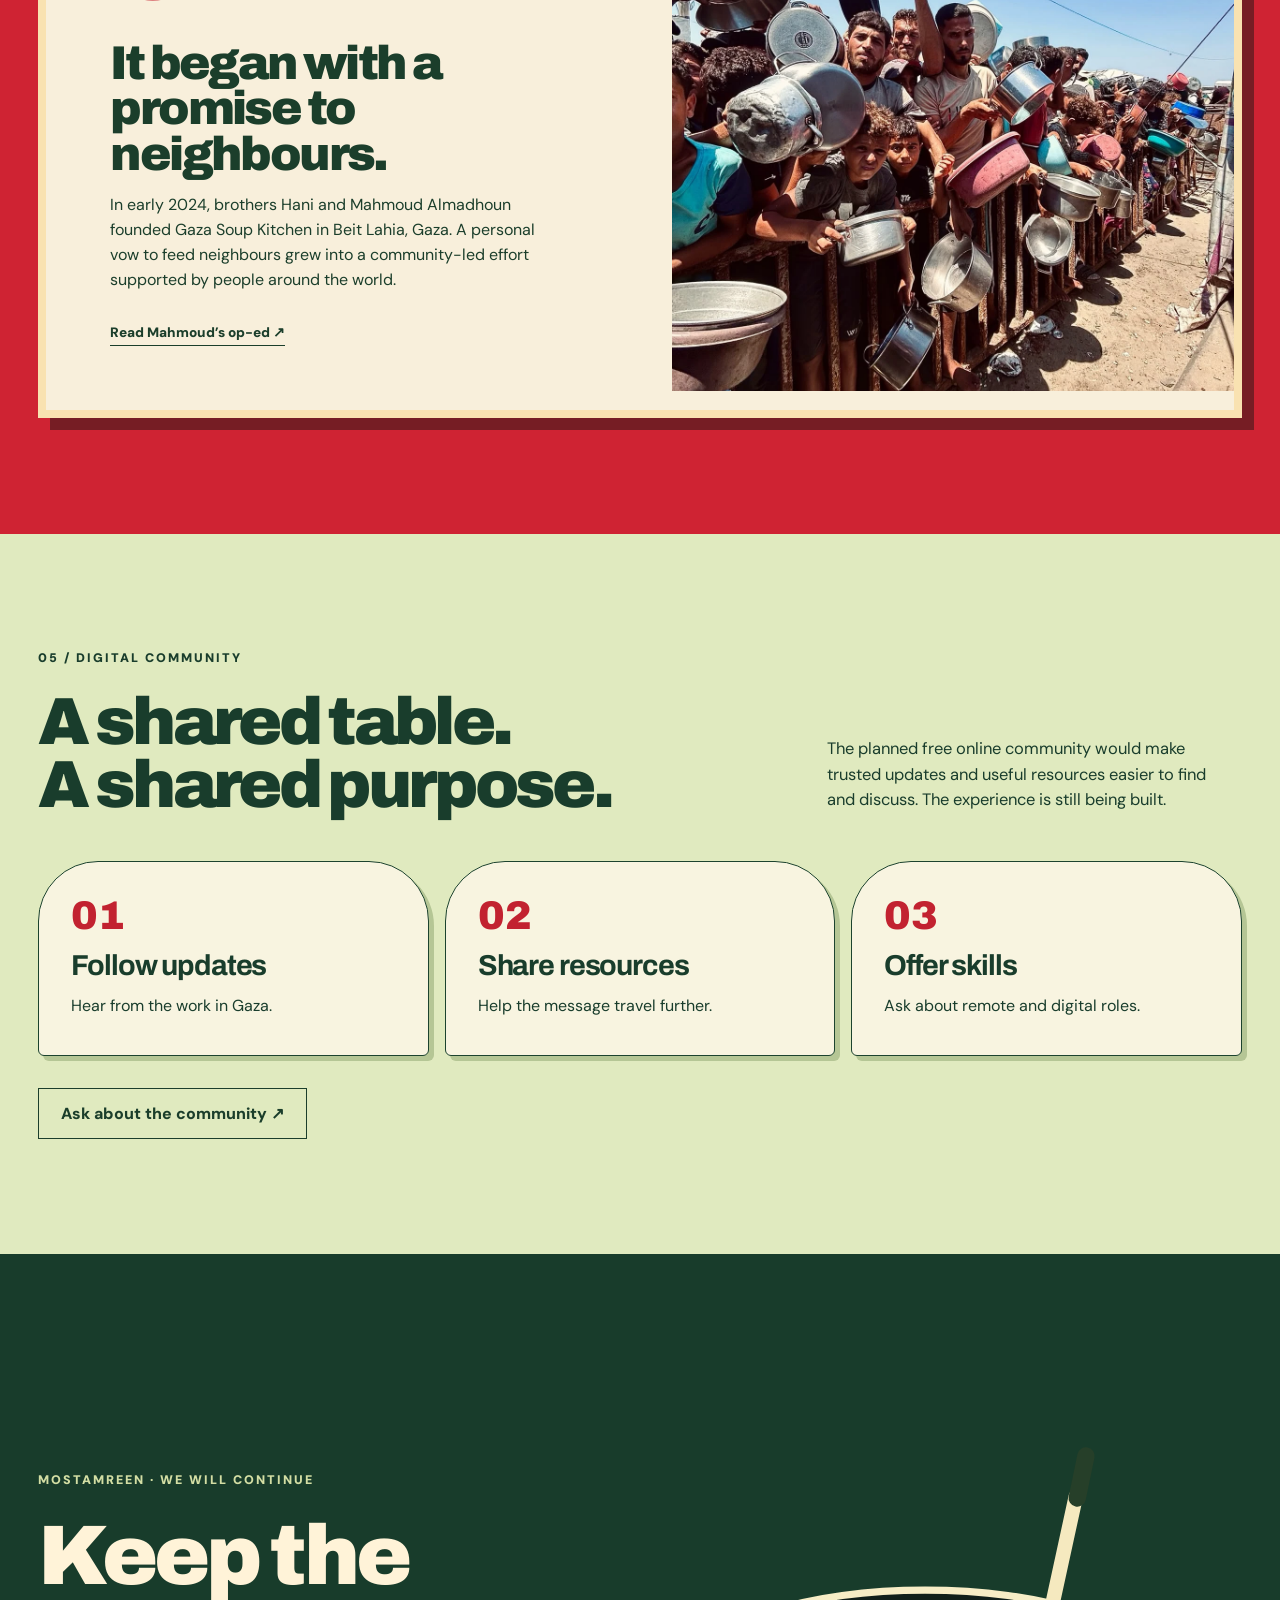
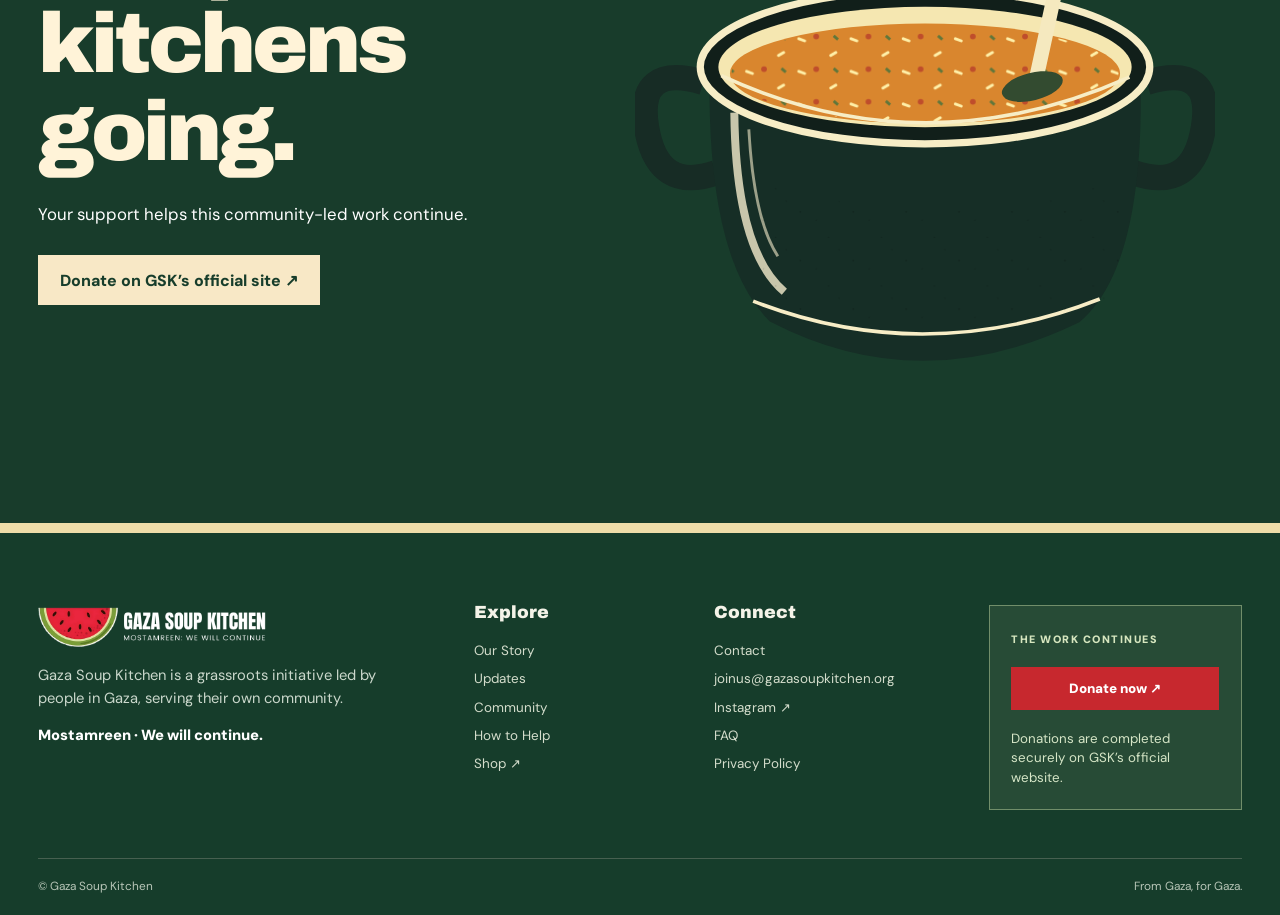
==== commit 45aed698: "Simplify closing artwork to one larger original pot without shadows" ====
--- a/continue.html
+++ b/continue.html
@@ -1 +1 @@
-<!doctype html><html lang="en"><head><meta charset="utf-8"><meta name="viewport" content="width=device-width,initial-scale=1"><meta name="color-scheme" content="light"><meta name="description" content="Gaza Soup Kitchen. From Gaza, for Gaza. Mostamreen: we will continue."><title>Gaza Soup Kitchen | We Will Continue</title><link rel="icon" href="assets/logo.png"><link rel="stylesheet" href="styles.css"><link rel="stylesheet" href="v2.css"><link rel="stylesheet" href="final.css?v=20261020r2"></head><body class="theme-b"><header class="site-header"><div class="header-inner"><a class="brand" href="#top" aria-label="Gaza Soup Kitchen home"><img src="assets/logo.png" width="190" height="37" alt="Gaza Soup Kitchen"></a><button class="menu-toggle" type="button" aria-expanded="false" aria-controls="main-nav" aria-label="Open menu">Menu <span aria-hidden="true">☰</span></button><nav id="main-nav" aria-label="Main menu"><a href="#story">Our Story</a><a href="#updates">Updates</a><a href="#community">Community</a><a href="https://gazasoupkitchen.org/donate-now/" target="_blank" rel="noopener">How to Help</a><a href="https://safrapparel.com/collections/gaza-soup-kitchen-merch/Gaza" target="_blank" rel="noopener">Shop <span aria-hidden="true">↗</span></a><span class="language" title="Arabic translation is pending review">EN / عربي</span><a class="nav-donate" href="https://gazasoupkitchen.org/donate-now/" target="_blank" rel="noopener">Donate Now <span aria-hidden="true">↗</span></a></nav></div></header><section class="hero hero-b" id="top"><div class="wrap"><div class="hero-topline"><span>GAZA SOUP KITCHEN</span><span>MOSTAMREEN</span></div><h1>WE WILL<br><em>CONTINUE.</em></h1><div class="hero-bottom"><p>For the meals.<br>For our neighbours.<br>For the promise we made.</p><a class="btn red" href="https://gazasoupkitchen.org/donate-now/" target="_blank" rel="noopener">Donate now ↗</a></div></div><section class="reels-section" id="updates"><div class="wrap"><div class="section-head"><div><p class="eyebrow">VOICES FROM GAZA</p><h2>THE WORK CONTINUES, ON FILM.</h2><p>Videos from GSK. The cover photos are authentic GSK images; the video opens when played.</p></div><a class="text-link" href="https://www.instagram.com/gazasoupkitchen/" target="_blank" rel="noopener">View more updates ↗</a></div><div class="reel-window" data-carousel><div class="reel-track"><article class="reel-card"><div class="reel-frame"><iframe title="Gaza Soup Kitchen: From the kitchen" loading="lazy" data-src="https://www.instagram.com/reel/DNBiS_XgvPf/embed/" allow="autoplay; encrypted-media; picture-in-picture" referrerpolicy="strict-origin-when-cross-origin"></iframe><img class="reel-cover" src="assets/reel-cover-kitchen.webp" alt="" loading="lazy"><button class="video-trigger" type="button" aria-label="Play From the kitchen video"><span class="play-symbol">▶</span><strong>From the kitchen</strong><small>PLAY VIDEO</small></button></div><div class="reel-caption"><strong>From the kitchen</strong><a href="https://www.instagram.com/reel/DNBiS_XgvPf/" target="_blank" rel="noopener">Open reel ↗</a></div></article><article class="reel-card"><div class="reel-frame"><iframe title="Gaza Soup Kitchen: A day of service" loading="lazy" data-src="https://www.instagram.com/reel/DNBpszdyCvw/embed/" allow="autoplay; encrypted-media; picture-in-picture" referrerpolicy="strict-origin-when-cross-origin"></iframe><img class="reel-cover" src="assets/reel-cover-service.webp" alt="" loading="lazy"><button class="video-trigger" type="button" aria-label="Play A day of service video"><span class="play-symbol">▶</span><strong>A day of service</strong><small>PLAY VIDEO</small></button></div><div class="reel-caption"><strong>A day of service</strong><a href="https://www.instagram.com/reel/DNBpszdyCvw/" target="_blank" rel="noopener">Open reel ↗</a></div></article><article class="reel-card"><div class="reel-frame"><iframe title="Gaza Soup Kitchen: Voices from Gaza" loading="lazy" data-src="https://www.instagram.com/reel/DNCC_vNOEj0/embed/" allow="autoplay; encrypted-media; picture-in-picture" referrerpolicy="strict-origin-when-cross-origin"></iframe><img class="reel-cover" src="assets/reel-cover-voices.webp" alt="" loading="lazy"><button class="video-trigger" type="button" aria-label="Play Voices from Gaza video"><span class="play-symbol">▶</span><strong>Voices from Gaza</strong><small>PLAY VIDEO</small></button></div><div class="reel-caption"><strong>Voices from Gaza</strong><a href="https://www.instagram.com/reel/DNCC_vNOEj0/" target="_blank" rel="noopener">Open reel ↗</a></div></article></div></div><div class="carousel-actions"><button type="button" data-prev aria-label="Previous videos">←</button><button type="button" data-next aria-label="Next videos">→</button><span>Play here or open on Instagram</span></div></div></section></section><section class="giving-b"><div class="wrap"><div><p class="eyebrow">A GIFT TO KEEP THE WORK GOING</p><h2>One action.<br>A continuing kitchen.</h2><p>Choose an amount here, then continue to GSK’s current donation page.</p></div><div class="gift-card" aria-label="Donation design preview"><div class="gift-eyebrow"><span>YOUR SUPPORT MATTERS</span><span class="demo-chip">Donation preview</span></div><h2>Keep the<br>kitchen going.</h2><div class="frequency" role="group" aria-label="Donation frequency"><button class="selected" data-freq="One-time" type="button">One time</button><button data-freq="Monthly" type="button">Monthly</button></div><span class="amount-label">Choose an amount <small>USD</small></span><div class="amounts" role="group" aria-label="Donation amount"><button type="button" data-amount="25">$25</button><button type="button" class="selected" data-amount="50">$50</button><button type="button" data-amount="100">$100</button><button type="button" data-amount="other">Other</button></div><p class="gift-selection" aria-live="polite">One-time · $50 selected</p><a class="gift-cta" href="https://gazasoupkitchen.org/donate-now/" target="_blank" rel="noopener">Continue to official donation page <span aria-hidden="true">↗</span></a><p class="gift-note">Preview only. No payment or personal information is collected here.</p></div></div></section><section class="impact-section impact-b" id="impact"><div class="wrap"><div class="impact-b-intro"><div><p class="eyebrow">02 / THE WORK ON THE GROUND</p><h2>Good food.<br>Shared humanity.</h2></div><p>The initiative began in Beit Lahia in early 2024. Amid scarcity and risk, the team prepares hot meals with what is available. GSK describes itself as people of Gaza serving their own community, sustained by grassroots support.</p></div><div class="impact-b-stage"><div class="impact-b-photo"><img src="assets/impact-b-service.webp" alt="People gathered around a GSK meal service" loading="lazy"><span>THE KITCHEN CONTINUES</span></div><div class="impact-b-facts"><div class="fact-grid"><div><strong>2024</strong><span>GSK began in Beit Lahia, led by neighbours feeding their own community.</span></div><div><strong>10</strong><span>kitchen sites listed on GSK’s current website; confirm the current total before launch.</span></div><div><strong>3,000</strong><span>people served daily at GSK’s reported peak; this is a dated source figure.</span></div></div></div></div><p class="source-line">Source snapshot: <a href="https://gazasoupkitchen.org/" target="_blank" rel="noopener">GSK official website ↗</a>, checked 19 October 2026. Operating totals require GSK confirmation before final publication.</p></div></section><section class="media-section media-b" id="media"><div class="wrap"><div class="section-head"><div><p class="eyebrow">03 / SELECTED COVERAGE</p><h2>The voices travelled.</h2></div><p>Eight linked stories from outlets featured on GSK’s current website.</p></div><div class="media-window" data-carousel><div class="media-track"><a class="media-card" href="https://abcnews.go.com/International/video/gaza-soup-kitchens-hani-almadhoun-reflects-aid-efforts-126312441" target="_blank" rel="noopener" aria-label="Open ABC News coverage"><img src="assets/abc.webp" alt="ABC News coverage graphic" loading="lazy"><span>ABC News <b>↗</b></span></a><a class="media-card" href="https://edition.cnn.com/2024/12/04/middleeast/gaza-soup-chef-killed-israel-intl" target="_blank" rel="noopener" aria-label="Open CNN coverage"><img src="assets/cnn.webp" alt="CNN coverage graphic" loading="lazy"><span>CNN <b>↗</b></span></a><a class="media-card" href="https://www.washingtonpost.com/opinions/2024/04/03/gaza-famine-family-soupkitchen/" target="_blank" rel="noopener" aria-label="Open The Washington Post coverage"><img src="assets/wapo.webp" alt="The Washington Post coverage graphic" loading="lazy"><span>The Washington Post <b>↗</b></span></a><a class="media-card" href="https://www.goodmorningamerica.com/video/125943066" target="_blank" rel="noopener" aria-label="Open Good Morning America coverage"><img src="assets/gma.webp" alt="Good Morning America coverage graphic" loading="lazy"><span>Good Morning America <b>↗</b></span></a><a class="media-card" href="https://www.npr.org/2024/03/03/1235606468/in-north-gaza-a-local-soup-kitchen-tries-to-compensate-for-hunger-amid-dwindling" target="_blank" rel="noopener" aria-label="Open NPR coverage"><img src="assets/npr.webp" alt="NPR coverage graphic" loading="lazy"><span>NPR <b>↗</b></span></a><a class="media-card" href="https://www.pbs.org/newshour/show/gazans-struggle-with-starvation-and-displacement-this-ramadan" target="_blank" rel="noopener" aria-label="Open PBS NewsHour coverage"><img src="assets/pbs.webp" alt="PBS NewsHour coverage graphic" loading="lazy"><span>PBS NewsHour <b>↗</b></span></a><a class="media-card" href="https://www.ft.com/content/07081b5e-edbc-4e61-93f1-390e14cf6f09" target="_blank" rel="noopener" aria-label="Open Financial Times coverage"><img src="assets/ft.webp" alt="Financial Times coverage graphic" loading="lazy"><span>Financial Times <b>↗</b></span></a><a class="media-card" href="https://www.cbc.ca/listen/live-radio/1-14-day-6/clip/16051274-a-local-soup-kitchen-gaza-helps-people-facing" target="_blank" rel="noopener" aria-label="Open CBC coverage"><img src="assets/cbc.webp" alt="CBC coverage graphic" loading="lazy"><span>CBC <b>↗</b></span></a></div></div><div class="carousel-actions"><button type="button" data-prev aria-label="Previous media stories">←</button><button type="button" data-next aria-label="Next media stories">→</button><span>Browse eight selected stories · the strip advances once</span></div></div></section><section class="team-section team-b" id="story"><div class="wrap"><div class="team-b-header"><p class="eyebrow">04 / TEAM & LEGACY</p><h2>Three chapters.<br>One promise.</h2><p>Select a chapter; the story and photo change together.</p></div><div class="team-tabs" role="tablist" aria-label="Team and legacy"><button type="button" role="tab" aria-selected="true" data-tab="origins">01 / Origins</button><button type="button" role="tab" aria-selected="false" data-tab="legacy">02 / Legacy</button><button type="button" role="tab" aria-selected="false" data-tab="team">03 / On the ground</button></div><div class="team-tab-panel" id="team-panel" role="tabpanel"><div><span class="panel-numeral">01</span><h3>It began with a promise to neighbours.</h3><p>In early 2024, brothers Hani and Mahmoud Almadhoun founded Gaza Soup Kitchen in Beit Lahia, Gaza. A personal vow to feed neighbours grew into a community-led effort supported by people around the world.</p><a class="text-link" href="https://www.washingtonpost.com/opinions/2024/04/03/gaza-famine-family-soupkitchen/" target="_blank" rel="noopener">Read Mahmoud’s op-ed ↗</a></div><img src="assets/kitchen-team.webp" alt="Gaza Soup Kitchen volunteers together at a meal service site" loading="lazy"></div></div></section><section class="community-section community-b" id="community"><div class="wrap"><p class="eyebrow">05 / DIGITAL COMMUNITY</p><div class="community-b-top"><h2>A shared table.<br>A shared purpose.</h2><p>The planned free online community would make trusted updates and useful resources easier to find and discuss. The experience is still being built.</p></div><div class="community-b-grid"><div><span>01</span><strong>Follow updates</strong><p>Hear from the work in Gaza.</p></div><div><span>02</span><strong>Share resources</strong><p>Help the message travel further.</p></div><div><span>03</span><strong>Offer skills</strong><p>Ask about remote and digital roles.</p></div></div><a class="btn outline" href="mailto:joinus@gazasoupkitchen.org?subject=GSK%20digital%20community">Ask about the community ↗</a></div></section><section class="closing closing-b" id="donate"><div class="wrap"><div class="closing-b-copy"><p class="eyebrow">MOSTAMREEN · WE WILL CONTINUE</p><h2>Keep the<br>kitchens<br>going.</h2><p>Your support helps this community-led work continue.</p><a class="btn" href="https://gazasoupkitchen.org/donate-now/" target="_blank" rel="noopener">Donate on GSK’s official site ↗</a></div><div class="closing-b-art" aria-hidden="true"><span class="closing-b-halo"></span><img class="closing-b-pot" src="assets/pot-print.svg" alt=""><img class="closing-b-leaves" src="assets/red-footer.svg" alt=""><span class="closing-b-caption">FROM GAZA<br>FOR GAZA</span></div></div></section><footer class="site-footer"><div class="wrap footer-grid"><div><a class="brand" href="#top" aria-label="Gaza Soup Kitchen home"><img src="assets/logo-white.png" width="190" height="37" alt="Gaza Soup Kitchen"></a><p>Gaza Soup Kitchen is a grassroots initiative led by people in Gaza, serving their own community.</p><p class="motto">Mostamreen · We will continue.</p></div><div><h3>Explore</h3><a href="#story">Our Story</a><a href="#updates">Updates</a><a href="#community">Community</a><a href="https://gazasoupkitchen.org/donate-now/" target="_blank" rel="noopener">How to Help</a><a href="https://safrapparel.com/collections/gaza-soup-kitchen-merch/Gaza" target="_blank" rel="noopener">Shop ↗</a></div><div><h3>Connect</h3><a href="https://gazasoupkitchen.org/contact-us/" target="_blank" rel="noopener">Contact</a><a href="mailto:joinus@gazasoupkitchen.org">joinus@gazasoupkitchen.org</a><a href="https://www.instagram.com/gazasoupkitchen/" target="_blank" rel="noopener">Instagram ↗</a><a href="https://gazasoupkitchen.org/faqs/" target="_blank" rel="noopener">FAQ</a><a href="https://gazasoupkitchen.org/privacypolicy/" target="_blank" rel="noopener">Privacy Policy</a></div><div class="footer-donate"><span>THE WORK CONTINUES</span><a href="https://gazasoupkitchen.org/donate-now/" target="_blank" rel="noopener">Donate now ↗</a><small>Donations are completed securely on GSK’s official website.</small></div></div><div class="wrap footer-bottom"><span>© Gaza Soup Kitchen</span><span>From Gaza, for Gaza.</span></div></footer><script src="app.js" defer></script></body></html>+<!doctype html><html lang="en"><head><meta charset="utf-8"><meta name="viewport" content="width=device-width,initial-scale=1"><meta name="color-scheme" content="light"><meta name="description" content="Gaza Soup Kitchen. From Gaza, for Gaza. Mostamreen: we will continue."><title>Gaza Soup Kitchen | We Will Continue</title><link rel="icon" href="assets/logo.png"><link rel="stylesheet" href="styles.css"><link rel="stylesheet" href="v2.css"><link rel="stylesheet" href="final.css?v=20261020r3"></head><body class="theme-b"><header class="site-header"><div class="header-inner"><a class="brand" href="#top" aria-label="Gaza Soup Kitchen home"><img src="assets/logo.png" width="190" height="37" alt="Gaza Soup Kitchen"></a><button class="menu-toggle" type="button" aria-expanded="false" aria-controls="main-nav" aria-label="Open menu">Menu <span aria-hidden="true">☰</span></button><nav id="main-nav" aria-label="Main menu"><a href="#story">Our Story</a><a href="#updates">Updates</a><a href="#community">Community</a><a href="https://gazasoupkitchen.org/donate-now/" target="_blank" rel="noopener">How to Help</a><a href="https://safrapparel.com/collections/gaza-soup-kitchen-merch/Gaza" target="_blank" rel="noopener">Shop <span aria-hidden="true">↗</span></a><span class="language" title="Arabic translation is pending review">EN / عربي</span><a class="nav-donate" href="https://gazasoupkitchen.org/donate-now/" target="_blank" rel="noopener">Donate Now <span aria-hidden="true">↗</span></a></nav></div></header><section class="hero hero-b" id="top"><div class="wrap"><div class="hero-topline"><span>GAZA SOUP KITCHEN</span><span>MOSTAMREEN</span></div><h1>WE WILL<br><em>CONTINUE.</em></h1><div class="hero-bottom"><p>For the meals.<br>For our neighbours.<br>For the promise we made.</p><a class="btn red" href="https://gazasoupkitchen.org/donate-now/" target="_blank" rel="noopener">Donate now ↗</a></div></div><section class="reels-section" id="updates"><div class="wrap"><div class="section-head"><div><p class="eyebrow">VOICES FROM GAZA</p><h2>THE WORK CONTINUES, ON FILM.</h2><p>Videos from GSK. The cover photos are authentic GSK images; the video opens when played.</p></div><a class="text-link" href="https://www.instagram.com/gazasoupkitchen/" target="_blank" rel="noopener">View more updates ↗</a></div><div class="reel-window" data-carousel><div class="reel-track"><article class="reel-card"><div class="reel-frame"><iframe title="Gaza Soup Kitchen: From the kitchen" loading="lazy" data-src="https://www.instagram.com/reel/DNBiS_XgvPf/embed/" allow="autoplay; encrypted-media; picture-in-picture" referrerpolicy="strict-origin-when-cross-origin"></iframe><img class="reel-cover" src="assets/reel-cover-kitchen.webp" alt="" loading="lazy"><button class="video-trigger" type="button" aria-label="Play From the kitchen video"><span class="play-symbol">▶</span><strong>From the kitchen</strong><small>PLAY VIDEO</small></button></div><div class="reel-caption"><strong>From the kitchen</strong><a href="https://www.instagram.com/reel/DNBiS_XgvPf/" target="_blank" rel="noopener">Open reel ↗</a></div></article><article class="reel-card"><div class="reel-frame"><iframe title="Gaza Soup Kitchen: A day of service" loading="lazy" data-src="https://www.instagram.com/reel/DNBpszdyCvw/embed/" allow="autoplay; encrypted-media; picture-in-picture" referrerpolicy="strict-origin-when-cross-origin"></iframe><img class="reel-cover" src="assets/reel-cover-service.webp" alt="" loading="lazy"><button class="video-trigger" type="button" aria-label="Play A day of service video"><span class="play-symbol">▶</span><strong>A day of service</strong><small>PLAY VIDEO</small></button></div><div class="reel-caption"><strong>A day of service</strong><a href="https://www.instagram.com/reel/DNBpszdyCvw/" target="_blank" rel="noopener">Open reel ↗</a></div></article><article class="reel-card"><div class="reel-frame"><iframe title="Gaza Soup Kitchen: Voices from Gaza" loading="lazy" data-src="https://www.instagram.com/reel/DNCC_vNOEj0/embed/" allow="autoplay; encrypted-media; picture-in-picture" referrerpolicy="strict-origin-when-cross-origin"></iframe><img class="reel-cover" src="assets/reel-cover-voices.webp" alt="" loading="lazy"><button class="video-trigger" type="button" aria-label="Play Voices from Gaza video"><span class="play-symbol">▶</span><strong>Voices from Gaza</strong><small>PLAY VIDEO</small></button></div><div class="reel-caption"><strong>Voices from Gaza</strong><a href="https://www.instagram.com/reel/DNCC_vNOEj0/" target="_blank" rel="noopener">Open reel ↗</a></div></article></div></div><div class="carousel-actions"><button type="button" data-prev aria-label="Previous videos">←</button><button type="button" data-next aria-label="Next videos">→</button><span>Play here or open on Instagram</span></div></div></section></section><section class="giving-b"><div class="wrap"><div><p class="eyebrow">A GIFT TO KEEP THE WORK GOING</p><h2>One action.<br>A continuing kitchen.</h2><p>Choose an amount here, then continue to GSK’s current donation page.</p></div><div class="gift-card" aria-label="Donation design preview"><div class="gift-eyebrow"><span>YOUR SUPPORT MATTERS</span><span class="demo-chip">Donation preview</span></div><h2>Keep the<br>kitchen going.</h2><div class="frequency" role="group" aria-label="Donation frequency"><button class="selected" data-freq="One-time" type="button">One time</button><button data-freq="Monthly" type="button">Monthly</button></div><span class="amount-label">Choose an amount <small>USD</small></span><div class="amounts" role="group" aria-label="Donation amount"><button type="button" data-amount="25">$25</button><button type="button" class="selected" data-amount="50">$50</button><button type="button" data-amount="100">$100</button><button type="button" data-amount="other">Other</button></div><p class="gift-selection" aria-live="polite">One-time · $50 selected</p><a class="gift-cta" href="https://gazasoupkitchen.org/donate-now/" target="_blank" rel="noopener">Continue to official donation page <span aria-hidden="true">↗</span></a><p class="gift-note">Preview only. No payment or personal information is collected here.</p></div></div></section><section class="impact-section impact-b" id="impact"><div class="wrap"><div class="impact-b-intro"><div><p class="eyebrow">02 / THE WORK ON THE GROUND</p><h2>Good food.<br>Shared humanity.</h2></div><p>The initiative began in Beit Lahia in early 2024. Amid scarcity and risk, the team prepares hot meals with what is available. GSK describes itself as people of Gaza serving their own community, sustained by grassroots support.</p></div><div class="impact-b-stage"><div class="impact-b-photo"><img src="assets/impact-b-service.webp" alt="People gathered around a GSK meal service" loading="lazy"><span>THE KITCHEN CONTINUES</span></div><div class="impact-b-facts"><div class="fact-grid"><div><strong>2024</strong><span>GSK began in Beit Lahia, led by neighbours feeding their own community.</span></div><div><strong>10</strong><span>kitchen sites listed on GSK’s current website; confirm the current total before launch.</span></div><div><strong>3,000</strong><span>people served daily at GSK’s reported peak; this is a dated source figure.</span></div></div></div></div><p class="source-line">Source snapshot: <a href="https://gazasoupkitchen.org/" target="_blank" rel="noopener">GSK official website ↗</a>, checked 19 October 2026. Operating totals require GSK confirmation before final publication.</p></div></section><section class="media-section media-b" id="media"><div class="wrap"><div class="section-head"><div><p class="eyebrow">03 / SELECTED COVERAGE</p><h2>The voices travelled.</h2></div><p>Eight linked stories from outlets featured on GSK’s current website.</p></div><div class="media-window" data-carousel><div class="media-track"><a class="media-card" href="https://abcnews.go.com/International/video/gaza-soup-kitchens-hani-almadhoun-reflects-aid-efforts-126312441" target="_blank" rel="noopener" aria-label="Open ABC News coverage"><img src="assets/abc.webp" alt="ABC News coverage graphic" loading="lazy"><span>ABC News <b>↗</b></span></a><a class="media-card" href="https://edition.cnn.com/2024/12/04/middleeast/gaza-soup-chef-killed-israel-intl" target="_blank" rel="noopener" aria-label="Open CNN coverage"><img src="assets/cnn.webp" alt="CNN coverage graphic" loading="lazy"><span>CNN <b>↗</b></span></a><a class="media-card" href="https://www.washingtonpost.com/opinions/2024/04/03/gaza-famine-family-soupkitchen/" target="_blank" rel="noopener" aria-label="Open The Washington Post coverage"><img src="assets/wapo.webp" alt="The Washington Post coverage graphic" loading="lazy"><span>The Washington Post <b>↗</b></span></a><a class="media-card" href="https://www.goodmorningamerica.com/video/125943066" target="_blank" rel="noopener" aria-label="Open Good Morning America coverage"><img src="assets/gma.webp" alt="Good Morning America coverage graphic" loading="lazy"><span>Good Morning America <b>↗</b></span></a><a class="media-card" href="https://www.npr.org/2024/03/03/1235606468/in-north-gaza-a-local-soup-kitchen-tries-to-compensate-for-hunger-amid-dwindling" target="_blank" rel="noopener" aria-label="Open NPR coverage"><img src="assets/npr.webp" alt="NPR coverage graphic" loading="lazy"><span>NPR <b>↗</b></span></a><a class="media-card" href="https://www.pbs.org/newshour/show/gazans-struggle-with-starvation-and-displacement-this-ramadan" target="_blank" rel="noopener" aria-label="Open PBS NewsHour coverage"><img src="assets/pbs.webp" alt="PBS NewsHour coverage graphic" loading="lazy"><span>PBS NewsHour <b>↗</b></span></a><a class="media-card" href="https://www.ft.com/content/07081b5e-edbc-4e61-93f1-390e14cf6f09" target="_blank" rel="noopener" aria-label="Open Financial Times coverage"><img src="assets/ft.webp" alt="Financial Times coverage graphic" loading="lazy"><span>Financial Times <b>↗</b></span></a><a class="media-card" href="https://www.cbc.ca/listen/live-radio/1-14-day-6/clip/16051274-a-local-soup-kitchen-gaza-helps-people-facing" target="_blank" rel="noopener" aria-label="Open CBC coverage"><img src="assets/cbc.webp" alt="CBC coverage graphic" loading="lazy"><span>CBC <b>↗</b></span></a></div></div><div class="carousel-actions"><button type="button" data-prev aria-label="Previous media stories">←</button><button type="button" data-next aria-label="Next media stories">→</button><span>Browse eight selected stories · the strip advances once</span></div></div></section><section class="team-section team-b" id="story"><div class="wrap"><div class="team-b-header"><p class="eyebrow">04 / TEAM & LEGACY</p><h2>Three chapters.<br>One promise.</h2><p>Select a chapter; the story and photo change together.</p></div><div class="team-tabs" role="tablist" aria-label="Team and legacy"><button type="button" role="tab" aria-selected="true" data-tab="origins">01 / Origins</button><button type="button" role="tab" aria-selected="false" data-tab="legacy">02 / Legacy</button><button type="button" role="tab" aria-selected="false" data-tab="team">03 / On the ground</button></div><div class="team-tab-panel" id="team-panel" role="tabpanel"><div><span class="panel-numeral">01</span><h3>It began with a promise to neighbours.</h3><p>In early 2024, brothers Hani and Mahmoud Almadhoun founded Gaza Soup Kitchen in Beit Lahia, Gaza. A personal vow to feed neighbours grew into a community-led effort supported by people around the world.</p><a class="text-link" href="https://www.washingtonpost.com/opinions/2024/04/03/gaza-famine-family-soupkitchen/" target="_blank" rel="noopener">Read Mahmoud’s op-ed ↗</a></div><img src="assets/kitchen-team.webp" alt="Gaza Soup Kitchen volunteers together at a meal service site" loading="lazy"></div></div></section><section class="community-section community-b" id="community"><div class="wrap"><p class="eyebrow">05 / DIGITAL COMMUNITY</p><div class="community-b-top"><h2>A shared table.<br>A shared purpose.</h2><p>The planned free online community would make trusted updates and useful resources easier to find and discuss. The experience is still being built.</p></div><div class="community-b-grid"><div><span>01</span><strong>Follow updates</strong><p>Hear from the work in Gaza.</p></div><div><span>02</span><strong>Share resources</strong><p>Help the message travel further.</p></div><div><span>03</span><strong>Offer skills</strong><p>Ask about remote and digital roles.</p></div></div><a class="btn outline" href="mailto:joinus@gazasoupkitchen.org?subject=GSK%20digital%20community">Ask about the community ↗</a></div></section><section class="closing closing-b" id="donate"><div class="wrap"><div class="closing-b-copy"><p class="eyebrow">MOSTAMREEN · WE WILL CONTINUE</p><h2>Keep the<br>kitchens<br>going.</h2><p>Your support helps this community-led work continue.</p><a class="btn" href="https://gazasoupkitchen.org/donate-now/" target="_blank" rel="noopener">Donate on GSK’s official site ↗</a></div><div class="closing-b-art" aria-hidden="true"><img class="closing-b-pot" src="assets/pot-clean.svg" alt=""></div></div></section><footer class="site-footer"><div class="wrap footer-grid"><div><a class="brand" href="#top" aria-label="Gaza Soup Kitchen home"><img src="assets/logo-white.png" width="190" height="37" alt="Gaza Soup Kitchen"></a><p>Gaza Soup Kitchen is a grassroots initiative led by people in Gaza, serving their own community.</p><p class="motto">Mostamreen · We will continue.</p></div><div><h3>Explore</h3><a href="#story">Our Story</a><a href="#updates">Updates</a><a href="#community">Community</a><a href="https://gazasoupkitchen.org/donate-now/" target="_blank" rel="noopener">How to Help</a><a href="https://safrapparel.com/collections/gaza-soup-kitchen-merch/Gaza" target="_blank" rel="noopener">Shop ↗</a></div><div><h3>Connect</h3><a href="https://gazasoupkitchen.org/contact-us/" target="_blank" rel="noopener">Contact</a><a href="mailto:joinus@gazasoupkitchen.org">joinus@gazasoupkitchen.org</a><a href="https://www.instagram.com/gazasoupkitchen/" target="_blank" rel="noopener">Instagram ↗</a><a href="https://gazasoupkitchen.org/faqs/" target="_blank" rel="noopener">FAQ</a><a href="https://gazasoupkitchen.org/privacypolicy/" target="_blank" rel="noopener">Privacy Policy</a></div><div class="footer-donate"><span>THE WORK CONTINUES</span><a href="https://gazasoupkitchen.org/donate-now/" target="_blank" rel="noopener">Donate now ↗</a><small>Donations are completed securely on GSK’s official website.</small></div></div><div class="wrap footer-bottom"><span>© Gaza Soup Kitchen</span><span>From Gaza, for Gaza.</span></div></footer><script src="app.js" defer></script></body></html>
--- a/final.css
+++ b/final.css
@@ -202,3 +202,19 @@
   .closing-c>.wrap>img{width:150%;bottom:-5px}
 }
 .team-a-visual .team-a-photo img{object-position:center top}
+
+/* Final art preference: original open pot with breathing room inside the halo. */
+.closing-b-halo{width:min(450px,88%);top:15%}
+.closing-b-art .closing-b-pot{width:min(400px,76%);margin:0}
+@media(max-width:760px){
+  .closing-b-halo{width:min(290px,89%);max-width:none;top:18%}
+  .closing-b-art .closing-b-pot{width:min(260px,78%);max-width:none;margin:0}
+}
+
+/* Final direction: one larger original soup pot, with all surrounding art removed. */
+.closing-b-art .closing-b-pot{width:min(580px,100%);max-width:none;margin:0;filter:none}
+.closing-b-art{min-height:560px}
+@media(max-width:760px){
+  .closing-b-art{min-height:400px}
+  .closing-b-art .closing-b-pot{width:min(360px,100%);max-width:none;margin:0}
+}
